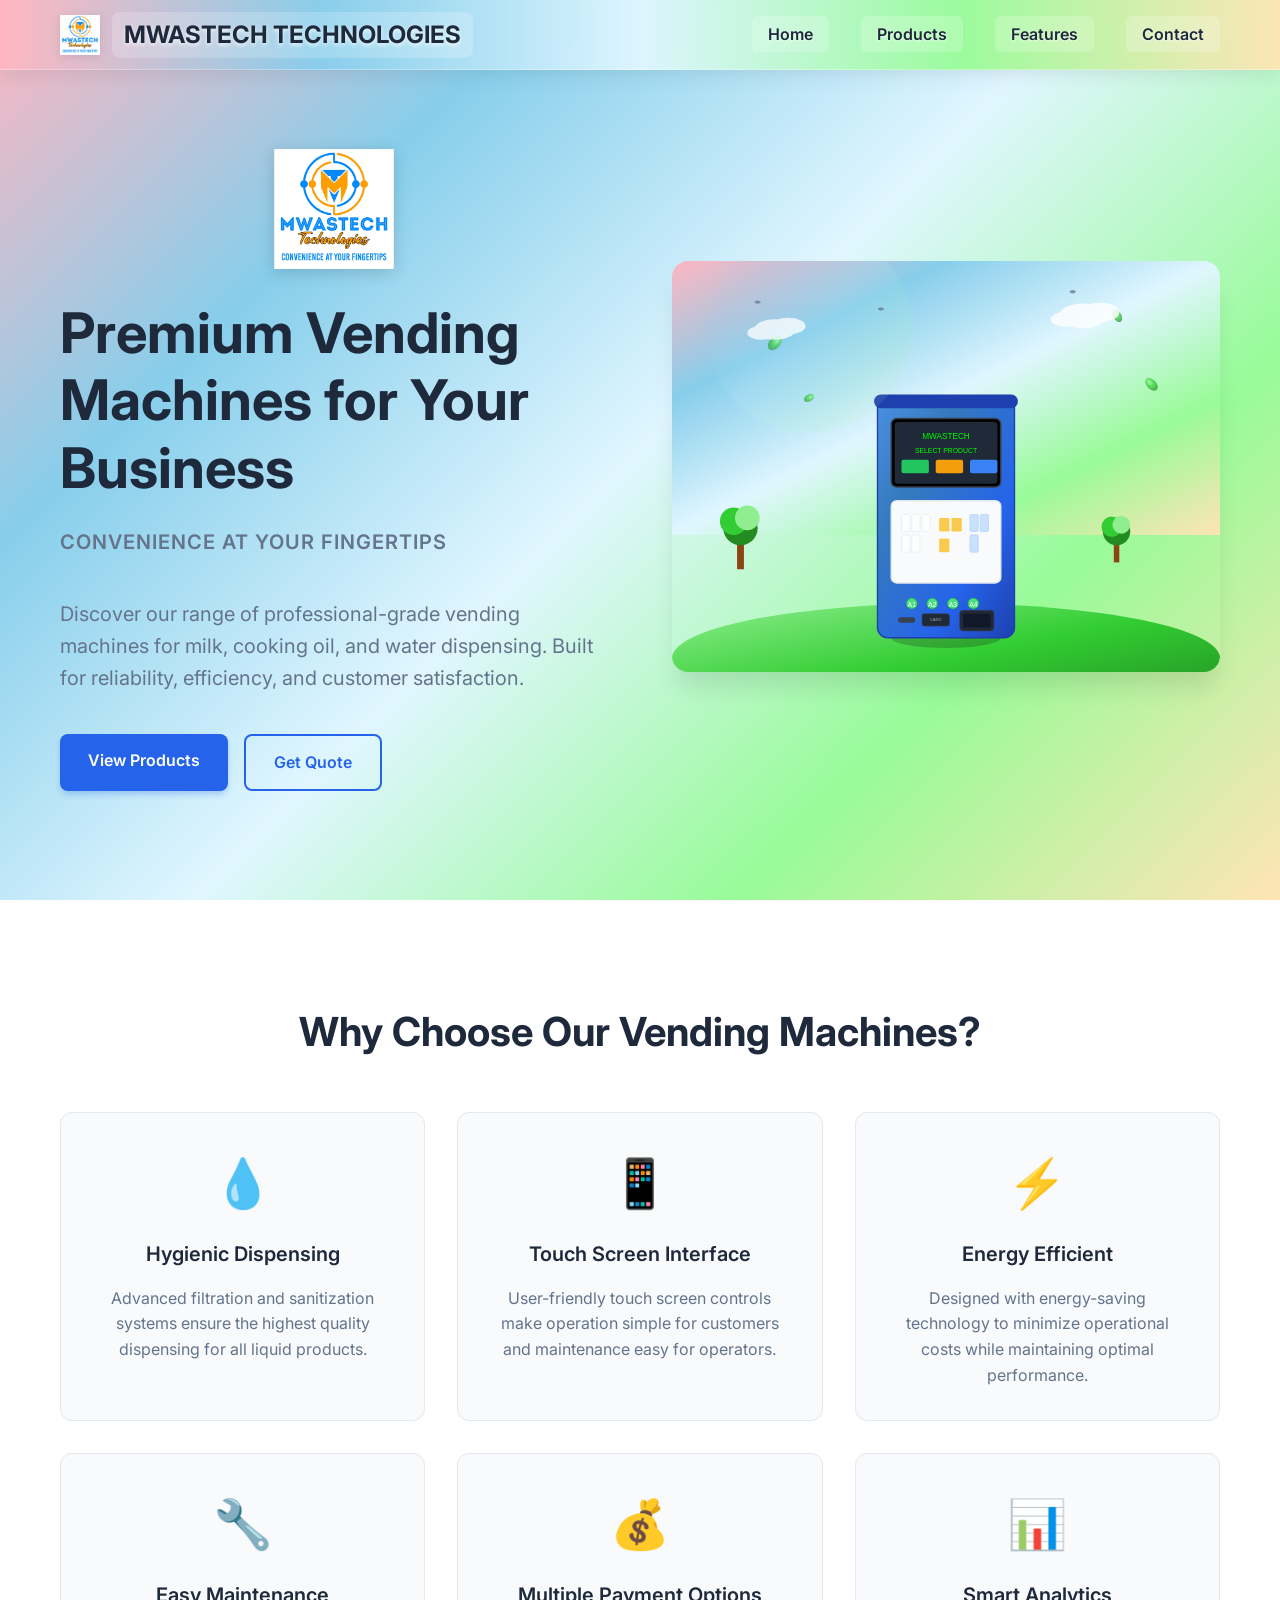
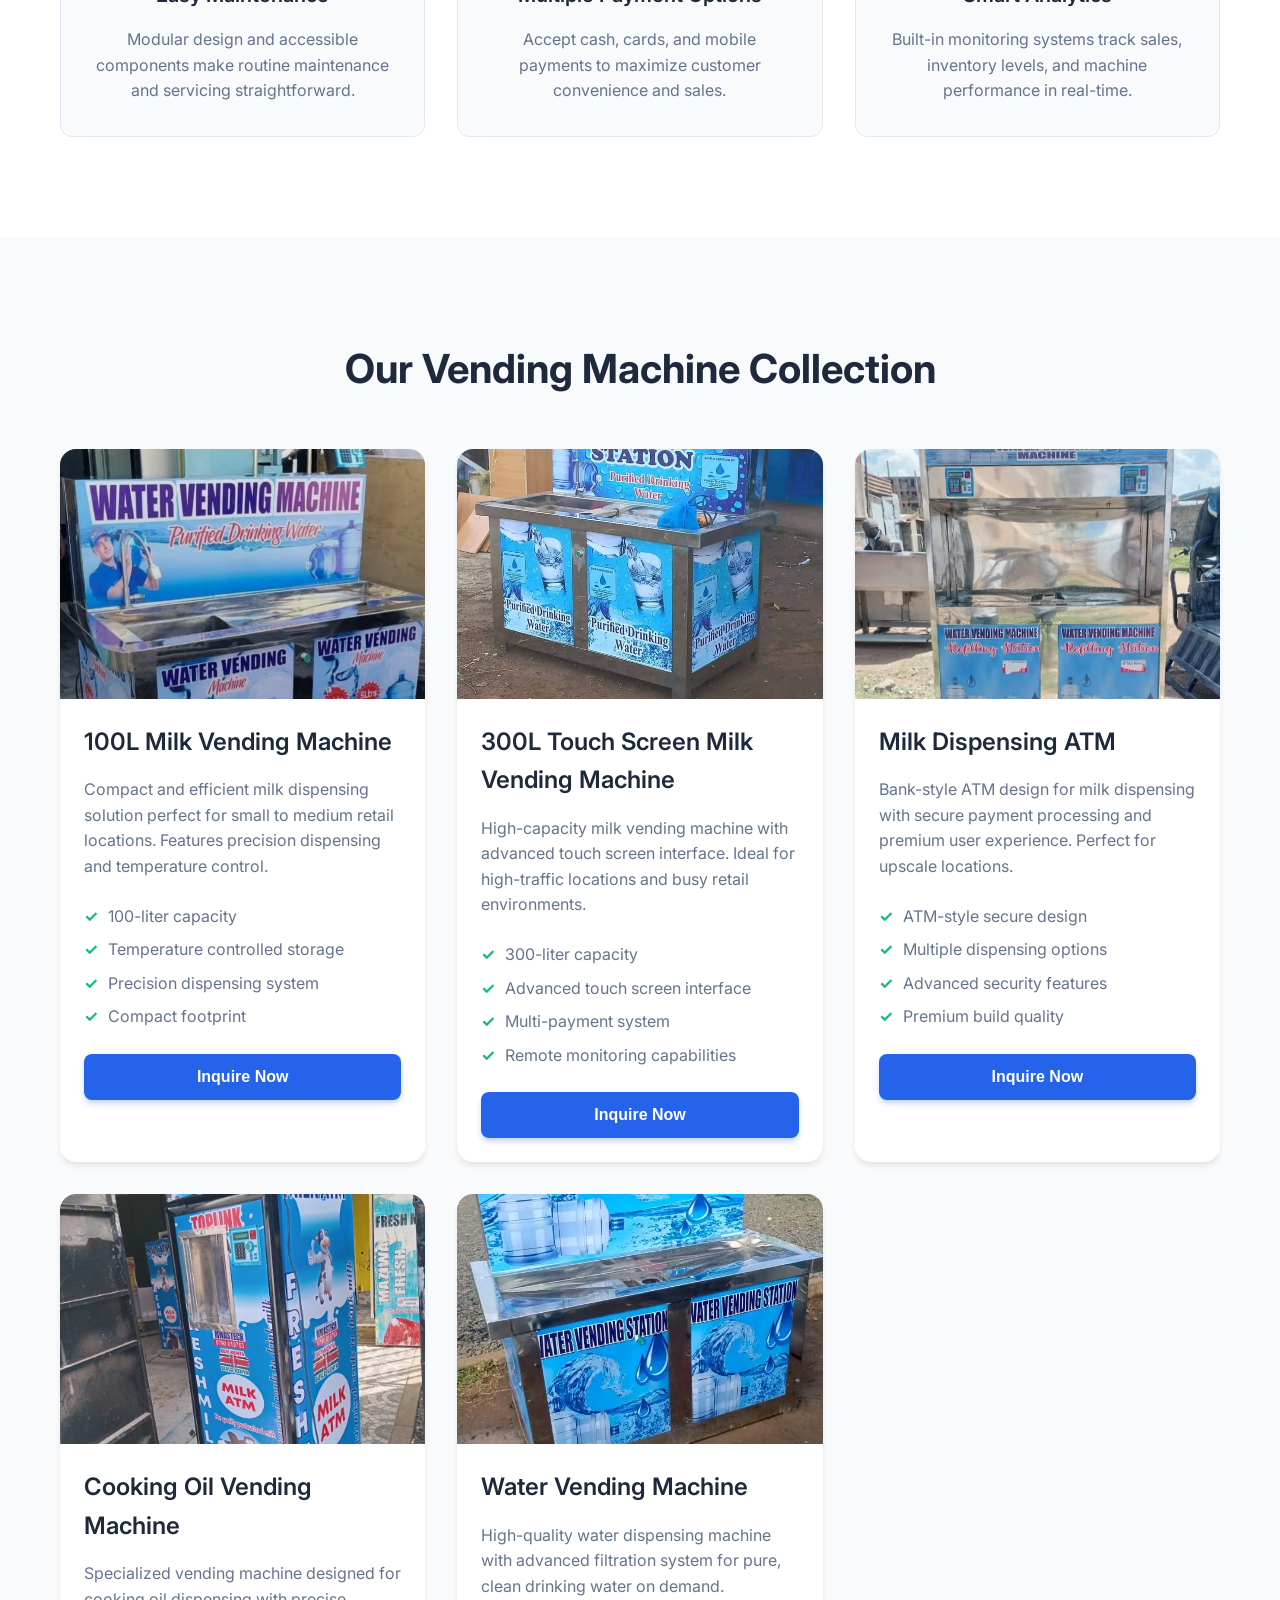
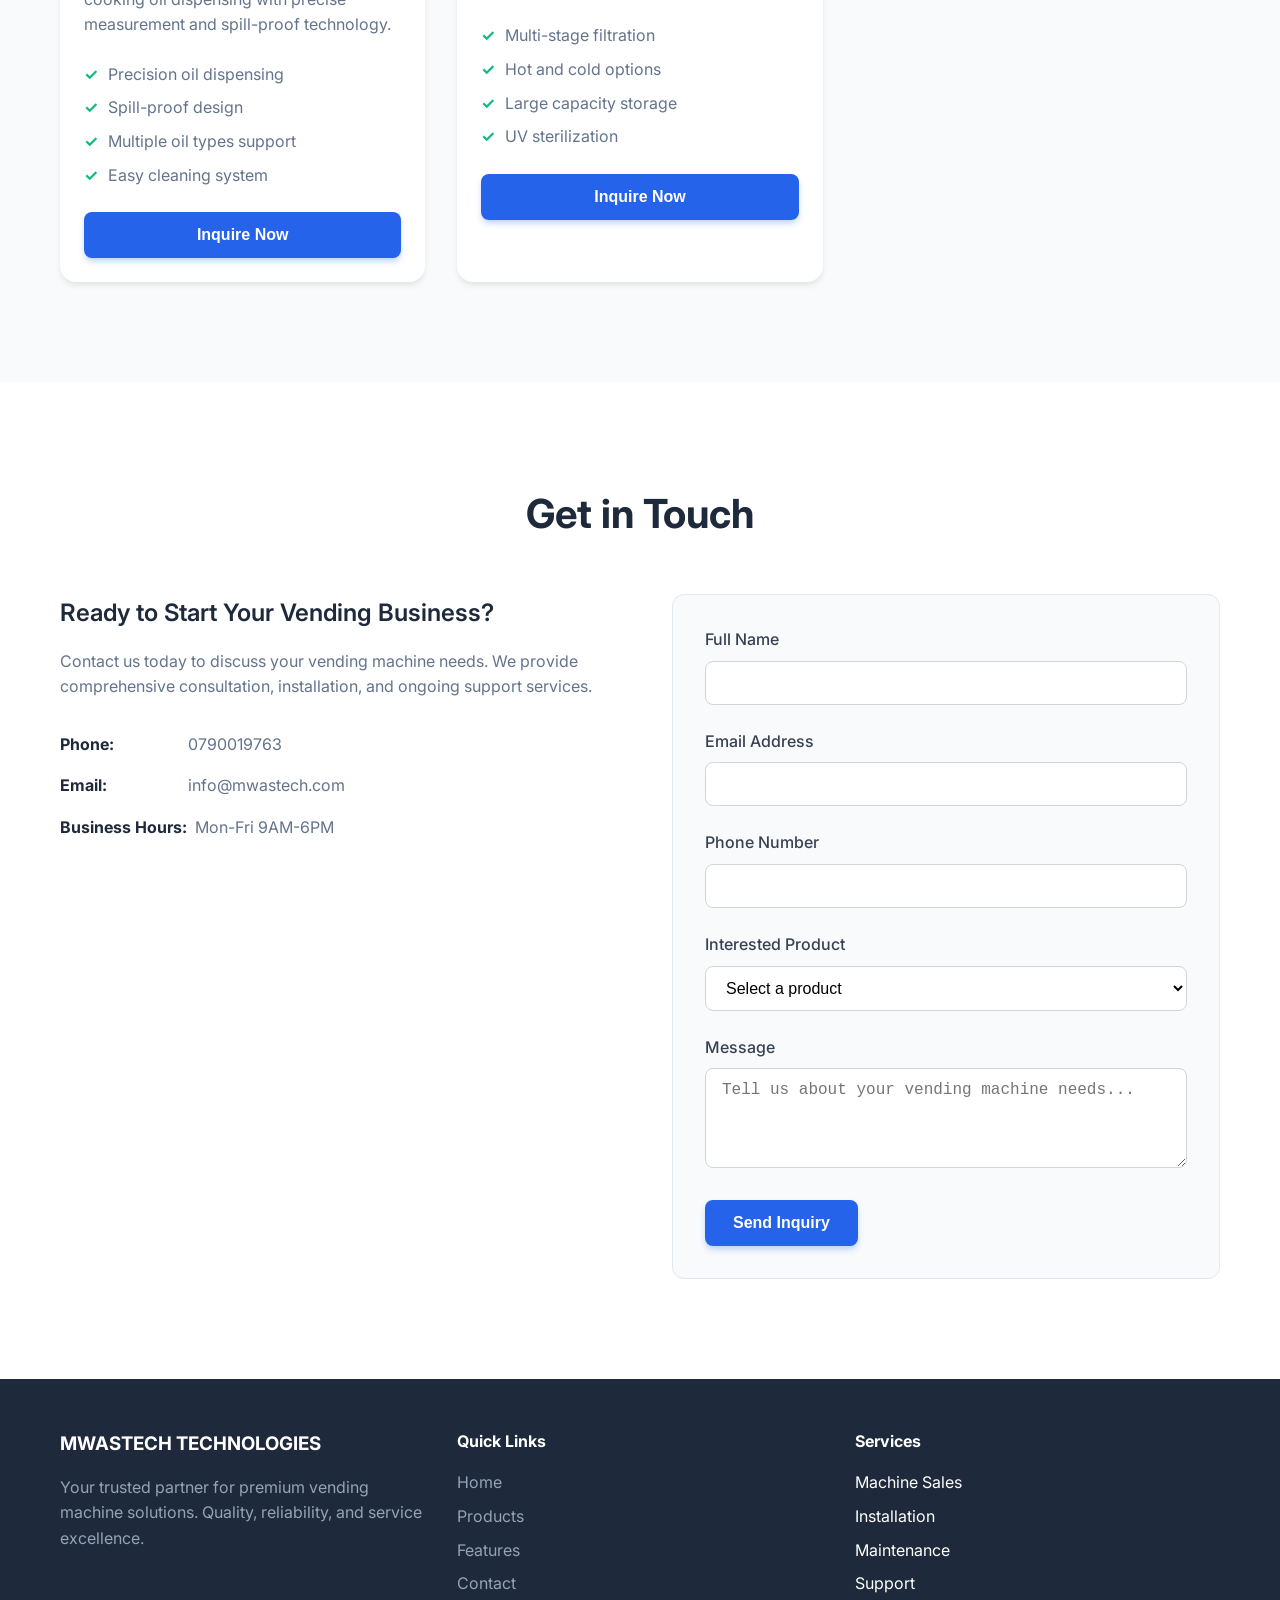
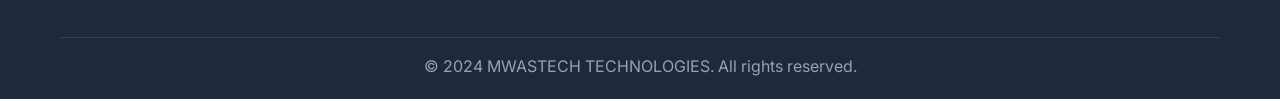
==== index.html @ c1dbebfe "initial commit" ====
<!DOCTYPE html>
<html lang="en">
<head>
    <meta charset="UTF-8">
    <meta name="viewport" content="width=device-width, initial-scale=1.0, user-scalable=yes">
    <title>MWASTECH TECHNOLOGIES - Premium Vending Machines</title>
    <meta name="description" content="Professional vending machines for milk, cooking oil, and water. Quality dispensing solutions for your business.">
    
    <!-- Critical CSS inline for mobile loading -->
    <style>
        * { margin: 0; padding: 0; box-sizing: border-box; }
        body { font-family: -apple-system, BlinkMacSystemFont, 'Segoe UI', Roboto, sans-serif; line-height: 1.6; }
        .navbar { position: fixed; top: 0; width: 100%; background: linear-gradient(90deg, rgba(255, 182, 193, 0.95) 0%, rgba(135, 206, 235, 0.95) 25%, rgba(224, 246, 255, 0.95) 50%, rgba(152, 251, 152, 0.95) 75%, rgba(255, 228, 181, 0.95) 100%); backdrop-filter: blur(15px); z-index: 1000; height: 70px; }
        .hero { padding: 120px 20px 80px; background: linear-gradient(135deg, #FFB6C1 0%, #87CEEB 25%, #E0F6FF 50%, #98FB98 75%, #FFE4B5 100%); min-height: 100vh; }
        .container { max-width: 1200px; margin: 0 auto; padding: 0 20px; }
        img { max-width: 100%; height: auto; }
    </style>
    
    <link rel="stylesheet" href="./styles.css">
    <link href="https://fonts.googleapis.com/css2?family=Inter:wght@300;400;500;600;700&display=swap" rel="stylesheet" media="print" onload="this.media='all'">
    <noscript><link href="https://fonts.googleapis.com/css2?family=Inter:wght@300;400;500;600;700&display=swap" rel="stylesheet"></noscript>
</head>
<body>
    <!-- Navigation -->
    <nav class="navbar">
        <div class="nav-container">
            <div class="nav-logo">
                <img src="logo/mwastech-logo.png" alt="MWASTECH Technologies Logo" class="logo-image">
                <div class="logo-text">
                    <h2>MWASTECH TECHNOLOGIES</h2>
                </div>
            </div>
            <ul class="nav-menu">
                <li><a href="#home" class="nav-link">Home</a></li>
                <li><a href="#products" class="nav-link">Products</a></li>
                <li><a href="#features" class="nav-link">Features</a></li>
                <li><a href="#contact" class="nav-link">Contact</a></li>
            </ul>
            <div class="hamburger">
                <span class="bar"></span>
                <span class="bar"></span>
                <span class="bar"></span>
            </div>
        </div>
    </nav>

    <!-- Hero Section -->
    <section id="home" class="hero">
        <div class="hero-container">
            <div class="hero-content">
                <div class="hero-logo">
                    <img src="logo/mwastech-logo.png" alt="MWASTECH Technologies" class="hero-logo-image">
                </div>
                <h1>Premium Vending Machines for Your Business</h1>
                <p class="hero-tagline">CONVENIENCE AT YOUR FINGERTIPS</p>
                <p>Discover our range of professional-grade vending machines for milk, cooking oil, and water dispensing. Built for reliability, efficiency, and customer satisfaction.</p>
                <div class="hero-buttons">
                    <a href="#products" class="btn btn-primary">View Products</a>
                    <a href="#contact" class="btn btn-secondary">Get Quote</a>
                </div>
            </div>
            <div class="hero-image">
                <img src="ghibli-vending-hero.svg" alt="MWASTECH Vending Solutions" loading="lazy">
            </div>
        </div>
    </section>

    <!-- Features Section -->
    <section id="features" class="features">
        <div class="container">
            <h2>Why Choose Our Vending Machines?</h2>
            <div class="features-grid">
                <div class="feature-card">
                    <div class="feature-icon">💧</div>
                    <h3>Hygienic Dispensing</h3>
                    <p>Advanced filtration and sanitization systems ensure the highest quality dispensing for all liquid products.</p>
                </div>
                <div class="feature-card">
                    <div class="feature-icon">📱</div>
                    <h3>Touch Screen Interface</h3>
                    <p>User-friendly touch screen controls make operation simple for customers and maintenance easy for operators.</p>
                </div>
                <div class="feature-card">
                    <div class="feature-icon">⚡</div>
                    <h3>Energy Efficient</h3>
                    <p>Designed with energy-saving technology to minimize operational costs while maintaining optimal performance.</p>
                </div>
                <div class="feature-card">
                    <div class="feature-icon">🔧</div>
                    <h3>Easy Maintenance</h3>
                    <p>Modular design and accessible components make routine maintenance and servicing straightforward.</p>
                </div>
                <div class="feature-card">
                    <div class="feature-icon">💰</div>
                    <h3>Multiple Payment Options</h3>
                    <p>Accept cash, cards, and mobile payments to maximize customer convenience and sales.</p>
                </div>
                <div class="feature-card">
                    <div class="feature-icon">📊</div>
                    <h3>Smart Analytics</h3>
                    <p>Built-in monitoring systems track sales, inventory levels, and machine performance in real-time.</p>
                </div>
            </div>
        </div>
    </section>

    <!-- Products Section -->
    <section id="products" class="products">
        <div class="container">
            <h2>Our Vending Machine Collection</h2>
            <div class="products-grid">
                <div class="product-card">
                    <div class="product-image">
                        <img src="milk-vending-1.jpg" alt="100 Liter Milk Vending Machine" loading="lazy">
                    </div>
                    <div class="product-content">
                        <h3>100L Milk Vending Machine</h3>
                        <p>Compact and efficient milk dispensing solution perfect for small to medium retail locations. Features precision dispensing and temperature control.</p>
                        <ul class="product-specs">
                            <li>100-liter capacity</li>
                            <li>Temperature controlled storage</li>
                            <li>Precision dispensing system</li>
                            <li>Compact footprint</li>
                        </ul>
                        <button class="btn btn-primary inquiry-btn" data-product="100L Milk Vending Machine">Inquire Now</button>
                    </div>
                </div>

                <div class="product-card">
                    <div class="product-image">
                        <img src="milk-vending-2.jpg" alt="300 Liter Milk Vending Machine with Touch Screen" loading="lazy">
                    </div>
                    <div class="product-content">
                        <h3>300L Touch Screen Milk Vending Machine</h3>
                        <p>High-capacity milk vending machine with advanced touch screen interface. Ideal for high-traffic locations and busy retail environments.</p>
                        <ul class="product-specs">
                            <li>300-liter capacity</li>
                            <li>Advanced touch screen interface</li>
                            <li>Multi-payment system</li>
                            <li>Remote monitoring capabilities</li>
                        </ul>
                        <button class="btn btn-primary inquiry-btn" data-product="300L Touch Screen Milk Vending Machine">Inquire Now</button>
                    </div>
                </div>

                <div class="product-card">
                    <div class="product-image">
                        <img src="Milk-Dispensing-ATM-Machine.jpg" alt="Milk Dispensing ATM Machine" loading="lazy">
                    </div>
                    <div class="product-content">
                        <h3>Milk Dispensing ATM</h3>
                        <p>Bank-style ATM design for milk dispensing with secure payment processing and premium user experience. Perfect for upscale locations.</p>
                        <ul class="product-specs">
                            <li>ATM-style secure design</li>
                            <li>Multiple dispensing options</li>
                            <li>Advanced security features</li>
                            <li>Premium build quality</li>
                        </ul>
                        <button class="btn btn-primary inquiry-btn" data-product="Milk Dispensing ATM">Inquire Now</button>
                    </div>
                </div>

                <div class="product-card">
                    <div class="product-image">
                        <img src="oil-vending.jpg" alt="Cooking Oil Vending Machine" loading="lazy">
                    </div>
                    <div class="product-content">
                        <h3>Cooking Oil Vending Machine</h3>
                        <p>Specialized vending machine designed for cooking oil dispensing with precise measurement and spill-proof technology.</p>
                        <ul class="product-specs">
                            <li>Precision oil dispensing</li>
                            <li>Spill-proof design</li>
                            <li>Multiple oil types support</li>
                            <li>Easy cleaning system</li>
                        </ul>
                        <button class="btn btn-primary inquiry-btn" data-product="Cooking Oil Vending Machine">Inquire Now</button>
                    </div>
                </div>

                <div class="product-card">
                    <div class="product-image">
                        <img src="water-vending.jpg" alt="Water Vending Machine" loading="lazy">
                    </div>
                    <div class="product-content">
                        <h3>Water Vending Machine</h3>
                        <p>High-quality water dispensing machine with advanced filtration system for pure, clean drinking water on demand.</p>
                        <ul class="product-specs">
                            <li>Multi-stage filtration</li>
                            <li>Hot and cold options</li>
                            <li>Large capacity storage</li>
                            <li>UV sterilization</li>
                        </ul>
                        <button class="btn btn-primary inquiry-btn" data-product="Water Vending Machine">Inquire Now</button>
                    </div>
                </div>
            </div>
        </div>
    </section>

    <!-- Contact Section -->
    <section id="contact" class="contact">
        <div class="container">
            <h2>Get in Touch</h2>
            <div class="contact-content">
                <div class="contact-info">
                    <h3>Ready to Start Your Vending Business?</h3>
                    <p>Contact us today to discuss your vending machine needs. We provide comprehensive consultation, installation, and ongoing support services.</p>
                    <div class="contact-details">
                        <div class="contact-item">
                            <strong>Phone:</strong> <span>0790019763</span>
                        </div>
                        <div class="contact-item">
                            <strong>Email:</strong> <span>info@mwastech.com</span>
                        </div>
                        <div class="contact-item">
                            <strong>Business Hours:</strong> <span>Mon-Fri 9AM-6PM</span>
                        </div>
                    </div>
                </div>
                <form class="contact-form" id="contactForm">
                    <div class="form-group">
                        <label for="name">Full Name</label>
                        <input type="text" id="name" name="name" required>
                    </div>
                    <div class="form-group">
                        <label for="email">Email Address</label>
                        <input type="email" id="email" name="email" required>
                    </div>
                    <div class="form-group">
                        <label for="phone">Phone Number</label>
                        <input type="tel" id="phone" name="phone">
                    </div>
                    <div class="form-group">
                        <label for="product">Interested Product</label>
                        <select id="product" name="product">
                            <option value="">Select a product</option>
                            <option value="100L Milk Vending Machine">100L Milk Vending Machine</option>
                            <option value="300L Touch Screen Milk Vending Machine">300L Touch Screen Milk Vending Machine</option>
                            <option value="Milk Dispensing ATM">Milk Dispensing ATM</option>
                            <option value="Cooking Oil Vending Machine">Cooking Oil Vending Machine</option>
                            <option value="Water Vending Machine">Water Vending Machine</option>
                            <option value="Custom Solution">Custom Solution</option>
                        </select>
                    </div>
                    <div class="form-group">
                        <label for="message">Message</label>
                        <textarea id="message" name="message" rows="4" placeholder="Tell us about your vending machine needs..."></textarea>
                    </div>
                    <button type="submit" class="btn btn-primary">Send Inquiry</button>
                </form>
            </div>
        </div>
    </section>

    <!-- Footer -->
    <footer class="footer">
        <div class="container">
            <div class="footer-content">
                <div class="footer-section">
                    <h3>MWASTECH TECHNOLOGIES</h3>
                    <p>Your trusted partner for premium vending machine solutions. Quality, reliability, and service excellence.</p>
                </div>
                <div class="footer-section">
                    <h4>Quick Links</h4>
                    <ul>
                        <li><a href="#home">Home</a></li>
                        <li><a href="#products">Products</a></li>
                        <li><a href="#features">Features</a></li>
                        <li><a href="#contact">Contact</a></li>
                    </ul>
                </div>
                <div class="footer-section">
                    <h4>Services</h4>
                    <ul>
                        <li>Machine Sales</li>
                        <li>Installation</li>
                        <li>Maintenance</li>
                        <li>Support</li>
                    </ul>
                </div>
            </div>
            <div class="footer-bottom">
                <p>&copy; 2024 MWASTECH TECHNOLOGIES. All rights reserved.</p>
            </div>
        </div>
    </footer>

    <!-- Inquiry Modal -->
    <div id="inquiryModal" class="modal">
        <div class="modal-content">
            <span class="close">&times;</span>
            <h3>Product Inquiry</h3>
            <form id="inquiryForm">
                <input type="hidden" id="inquiryProduct" name="product">
                <div class="form-group">
                    <label for="inquiryName">Full Name</label>
                    <input type="text" id="inquiryName" name="name" required>
                </div>
                <div class="form-group">
                    <label for="inquiryEmail">Email Address</label>
                    <input type="email" id="inquiryEmail" name="email" required>
                </div>
                <div class="form-group">
                    <label for="inquiryPhone">Phone Number</label>
                    <input type="tel" id="inquiryPhone" name="phone">
                </div>
                <div class="form-group">
                    <label for="inquiryMessage">Message</label>
                    <textarea id="inquiryMessage" name="message" rows="3" placeholder="Please provide details about your requirements..."></textarea>
                </div>
                <button type="submit" class="btn btn-primary">Send Inquiry</button>
            </form>
        </div>
    </div>

    <script src="./script.js"></script>
    
    <!-- CSS Loading Detection Script -->
    <script>
        // Check if external CSS loaded properly
        function checkCSSLoaded() {
            try {
                const testElement = document.createElement('div');
                testElement.className = 'nav-logo';
                document.body.appendChild(testElement);
                
                const computedStyle = window.getComputedStyle(testElement);
                const isLoaded = computedStyle.display === 'flex';
                
                document.body.removeChild(testElement);
                
                if (!isLoaded) {
                    console.warn('External CSS not loaded, applying fallback styles');
                    loadFallbackCSS();
                }
            } catch (e) {
                console.warn('CSS check failed, loading fallback');
                loadFallbackCSS();
            }
        }
        
        function loadFallbackCSS() {
            const style = document.createElement('style');
            style.textContent = `
                body { font-family: -apple-system, BlinkMacSystemFont, 'Segoe UI', Roboto, sans-serif; margin: 0; }
                .navbar { background: linear-gradient(90deg, rgba(255, 182, 193, 0.95) 0%, rgba(135, 206, 235, 0.95) 25%, rgba(224, 246, 255, 0.95) 50%, rgba(152, 251, 152, 0.95) 75%, rgba(255, 228, 181, 0.95) 100%); padding: 1rem; position: fixed; top: 0; width: 100%; z-index: 1000; }
                .nav-container { display: flex; justify-content: space-between; align-items: center; max-width: 1200px; margin: 0 auto; }
                .nav-logo { display: flex; align-items: center; gap: 0.5rem; }
                .nav-logo h2 { color: #1e293b; margin: 0; font-size: 1.2rem; }
                .logo-image { height: 35px; width: auto; }
                .nav-menu { display: flex; list-style: none; gap: 1rem; margin: 0; padding: 0; }
                .nav-link { text-decoration: none; color: #1e293b; padding: 0.5rem 1rem; background: rgba(255,255,255,0.3); border-radius: 6px; }
                .hamburger { display: none; flex-direction: column; cursor: pointer; }
                .bar { width: 25px; height: 3px; background: #1e293b; margin: 3px 0; }
                .hero { padding: 120px 20px 80px; background: linear-gradient(135deg, #FFB6C1 0%, #87CEEB 25%, #E0F6FF 50%, #98FB98 75%, #FFE4B5 100%); min-height: 100vh; }
                .hero-container { max-width: 1200px; margin: 0 auto; text-align: center; }
                .hero-content h1 { font-size: 2rem; margin-bottom: 1rem; color: #1e293b; }
                .hero-tagline { color: #f59e0b; font-weight: bold; margin-bottom: 1rem; }
                .btn { padding: 14px 28px; background: #2563eb; color: white; text-decoration: none; border-radius: 8px; display: inline-block; margin: 0.5rem; }
                .container { max-width: 1200px; margin: 0 auto; padding: 20px; }
                .products-grid { display: grid; grid-template-columns: repeat(auto-fit, minmax(300px, 1fr)); gap: 2rem; margin: 2rem 0; }
                .product-card { background: white; border-radius: 16px; overflow: hidden; box-shadow: 0 4px 6px rgba(0,0,0,0.1); }
                .product-image { height: 250px; overflow: hidden; }
                .product-image img { width: 100%; height: 100%; object-fit: cover; }
                .product-content { padding: 1.5rem; }
                .contact { padding: 2rem 0; background: white; }
                .contact-form { background: #f8fafc; padding: 2rem; border-radius: 12px; }
                .form-group { margin-bottom: 1rem; }
                .form-group label { display: block; margin-bottom: 0.5rem; font-weight: 500; }
                .form-group input, .form-group select, .form-group textarea { width: 100%; padding: 12px; border: 1px solid #d1d5db; border-radius: 8px; }
                .footer { background: #1e293b; color: white; padding: 2rem 0; }
                @media (max-width: 768px) {
                    .nav-menu { display: none; }
                    .hamburger { display: flex; }
                    .hero-content h1 { font-size: 1.5rem; }
                    .products-grid { grid-template-columns: 1fr; }
                }
            `;
            document.head.appendChild(style);
        }
        
        // Check CSS loading after page load
        window.addEventListener('load', function() {
            setTimeout(checkCSSLoaded, 100);
        });
        
        // Also check immediately in case load event already fired
        if (document.readyState === 'complete') {
            setTimeout(checkCSSLoaded, 100);
        }
    </script>
</body>
</html>
---- styles.css ----
/* Reset and Base Styles */
* {
    margin: 0;
    padding: 0;
    box-sizing: border-box;
}

body {
    font-family: 'Inter', -apple-system, BlinkMacSystemFont, 'Segoe UI', Roboto, sans-serif;
    line-height: 1.6;
    color: #333;
    background-color: #fff;
}

.container {
    max-width: 1200px;
    margin: 0 auto;
    padding: 0 20px;
}

/* Navigation */
.navbar {
    position: fixed;
    top: 0;
    width: 100%;
    background: linear-gradient(90deg, rgba(255, 182, 193, 0.95) 0%, rgba(135, 206, 235, 0.95) 25%, rgba(224, 246, 255, 0.95) 50%, rgba(152, 251, 152, 0.95) 75%, rgba(255, 228, 181, 0.95) 100%);
    backdrop-filter: blur(15px);
    border-bottom: 1px solid rgba(255, 255, 255, 0.3);
    box-shadow: 0 2px 20px rgba(0, 0, 0, 0.1);
    z-index: 1000;
    transition: all 0.3s ease;
}

.nav-container {
    max-width: 1200px;
    margin: 0 auto;
    padding: 0 20px;
    display: flex;
    justify-content: space-between;
    align-items: center;
    height: 70px;
}

.nav-logo {
    display: flex;
    align-items: center;
    gap: 0.75rem;
}

.logo-image {
    height: 40px;
    width: auto;
    object-fit: contain;
    filter: drop-shadow(0 2px 4px rgba(0,0,0,0.1));
    transition: transform 0.3s ease;
}

.logo-image:hover {
    transform: scale(1.05);
}

.nav-logo h2 {
    color: #1e293b;
    font-weight: 700;
    font-size: 1.5rem;
    margin: 0;
    text-shadow: 0 2px 4px rgba(255, 255, 255, 0.8);
    background: rgba(255, 255, 255, 0.2);
    padding: 4px 12px;
    border-radius: 8px;
    backdrop-filter: blur(5px);
}

.hero-logo {
    text-align: center;
    margin-bottom: 1.5rem;
}

.hero-logo-image {
    height: 120px;
    width: auto;
    max-width: 100%;
    object-fit: contain;
    filter: drop-shadow(0 4px 8px rgba(0,0,0,0.15));
    transition: transform 0.3s ease, filter 0.3s ease;
}

.hero-logo-image:hover {
    transform: scale(1.02);
    filter: drop-shadow(0 6px 12px rgba(0,0,0,0.2));
}

.hero-tagline {
    font-size: 1.1rem;
    font-weight: 600;
    color: #f59e0b;
    text-transform: uppercase;
    letter-spacing: 1px;
    margin-bottom: 1rem;
}

.nav-menu {
    display: flex;
    list-style: none;
    gap: 2rem;
}

.nav-link {
    text-decoration: none;
    color: #1e293b;
    font-weight: 600;
    transition: all 0.3s ease;
    position: relative;
    padding: 8px 16px;
    border-radius: 6px;
    background: rgba(255, 255, 255, 0.2);
    backdrop-filter: blur(5px);
    text-shadow: 0 1px 2px rgba(255, 255, 255, 0.8);
}

.nav-link:hover {
    color: #1e40af;
    background: rgba(255, 255, 255, 0.4);
    transform: translateY(-1px);
    box-shadow: 0 4px 8px rgba(0, 0, 0, 0.1);
}

.nav-link::after {
    content: '';
    position: absolute;
    bottom: -5px;
    left: 0;
    width: 0;
    height: 2px;
    background: #2563eb;
    transition: width 0.3s ease;
}

.nav-link:hover::after {
    width: 100%;
}

.hamburger {
    display: none;
    flex-direction: column;
    cursor: pointer;
}

.bar {
    width: 25px;
    height: 3px;
    background: #333;
    margin: 3px 0;
    transition: 0.3s;
}

/* Hero Section */
.hero {
    padding: 120px 0 80px;
    background: linear-gradient(135deg, #FFB6C1 0%, #87CEEB 25%, #E0F6FF 50%, #98FB98 75%, #FFE4B5 100%);
    min-height: 100vh;
    display: flex;
    align-items: center;
}

.hero-container {
    max-width: 1200px;
    margin: 0 auto;
    padding: 0 20px;
    display: grid;
    grid-template-columns: 1fr 1fr;
    gap: 4rem;
    align-items: center;
}

.hero-content h1 {
    font-size: 3.5rem;
    font-weight: 700;
    color: #1e293b;
    margin-bottom: 1.5rem;
    line-height: 1.2;
}

.hero-content p {
    font-size: 1.25rem;
    color: #64748b;
    margin-bottom: 2.5rem;
    line-height: 1.6;
}

.hero-buttons {
    display: flex;
    gap: 1rem;
    flex-wrap: wrap;
}

.btn {
    padding: 14px 28px;
    border-radius: 8px;
    text-decoration: none;
    font-weight: 600;
    font-size: 1rem;
    transition: all 0.3s ease;
    border: none;
    cursor: pointer;
    display: inline-block;
    text-align: center;
}

.btn-primary {
    background: #2563eb;
    color: white;
    box-shadow: 0 4px 6px -1px rgba(37, 99, 235, 0.3);
}

.btn-primary:hover {
    background: #1d4ed8;
    transform: translateY(-2px);
    box-shadow: 0 8px 25px -5px rgba(37, 99, 235, 0.4);
}

.btn-secondary {
    background: transparent;
    color: #2563eb;
    border: 2px solid #2563eb;
}

.btn-secondary:hover {
    background: #2563eb;
    color: white;
    transform: translateY(-2px);
}

.hero-image {
    text-align: center;
}

.hero-image img {
    max-width: 100%;
    height: auto;
    border-radius: 16px;
    box-shadow: 0 20px 25px -5px rgba(0, 0, 0, 0.1);
}

/* Features Section */
.features {
    padding: 100px 0;
    background: white;
}

.features h2 {
    text-align: center;
    font-size: 2.5rem;
    font-weight: 700;
    color: #1e293b;
    margin-bottom: 3rem;
}

.features-grid {
    display: grid;
    grid-template-columns: repeat(auto-fit, minmax(300px, 1fr));
    gap: 2rem;
    margin-top: 3rem;
}

.feature-card {
    background: #f8fafc;
    padding: 2rem;
    border-radius: 12px;
    text-align: center;
    border: 1px solid #e2e8f0;
    transition: all 0.3s ease;
}

.feature-card:hover {
    transform: translateY(-5px);
    box-shadow: 0 10px 25px -5px rgba(0, 0, 0, 0.1);
    border-color: #2563eb;
}

.feature-icon {
    font-size: 3rem;
    margin-bottom: 1rem;
}

.feature-card h3 {
    font-size: 1.25rem;
    font-weight: 600;
    color: #1e293b;
    margin-bottom: 1rem;
}

.feature-card p {
    color: #64748b;
    line-height: 1.6;
}

/* Products Section */
.products {
    padding: 100px 0;
    background: #f8fafc;
}

.products h2 {
    text-align: center;
    font-size: 2.5rem;
    font-weight: 700;
    color: #1e293b;
    margin-bottom: 3rem;
}

.products-grid {
    display: grid;
    grid-template-columns: repeat(auto-fit, minmax(350px, 1fr));
    gap: 2rem;
    margin-top: 3rem;
}

.product-card {
    background: white;
    border-radius: 16px;
    overflow: hidden;
    box-shadow: 0 4px 6px -1px rgba(0, 0, 0, 0.1);
    transition: all 0.3s ease;
}

.product-card:hover {
    transform: translateY(-8px);
    box-shadow: 0 20px 25px -5px rgba(0, 0, 0, 0.15);
}

.product-image {
    height: 250px;
    overflow: hidden;
    background: #e2e8f0;
}

.product-image img {
    width: 100%;
    height: 100%;
    object-fit: cover;
    transition: transform 0.3s ease;
}

.product-card:hover .product-image img {
    transform: scale(1.05);
}

.placeholder-image {
    height: 100%;
    display: flex;
    align-items: center;
    justify-content: center;
    background: linear-gradient(135deg, #e2e8f0 0%, #cbd5e1 100%);
    color: #64748b;
    font-weight: 600;
    font-size: 1.1rem;
}

.product-content {
    padding: 1.5rem;
}

.product-content h3 {
    font-size: 1.5rem;
    font-weight: 600;
    color: #1e293b;
    margin-bottom: 1rem;
}

.product-content p {
    color: #64748b;
    margin-bottom: 1.5rem;
    line-height: 1.6;
}

.product-specs {
    list-style: none;
    margin-bottom: 1.5rem;
}

.product-specs li {
    color: #64748b;
    margin-bottom: 0.5rem;
    position: relative;
    padding-left: 1.5rem;
}

.product-specs li::before {
    content: '✓';
    position: absolute;
    left: 0;
    color: #10b981;
    font-weight: bold;
}

.inquiry-btn {
    width: 100%;
}

/* Contact Section */
.contact {
    padding: 100px 0;
    background: white;
}

.contact h2 {
    text-align: center;
    font-size: 2.5rem;
    font-weight: 700;
    color: #1e293b;
    margin-bottom: 3rem;
}

.contact-content {
    display: grid;
    grid-template-columns: 1fr 1fr;
    gap: 4rem;
    align-items: start;
}

.contact-info h3 {
    font-size: 1.5rem;
    font-weight: 600;
    color: #1e293b;
    margin-bottom: 1rem;
}

.contact-info p {
    color: #64748b;
    margin-bottom: 2rem;
    line-height: 1.6;
}

.contact-details {
    display: flex;
    flex-direction: column;
    gap: 1rem;
}

.contact-item {
    display: flex;
    gap: 0.5rem;
    color: #64748b;
}

.contact-item strong {
    color: #1e293b;
    min-width: 120px;
}

.contact-form {
    background: #f8fafc;
    padding: 2rem;
    border-radius: 12px;
    border: 1px solid #e2e8f0;
}

.form-group {
    margin-bottom: 1.5rem;
}

.form-group label {
    display: block;
    margin-bottom: 0.5rem;
    font-weight: 500;
    color: #374151;
}

.form-group input,
.form-group select,
.form-group textarea {
    width: 100%;
    padding: 12px 16px;
    border: 1px solid #d1d5db;
    border-radius: 8px;
    font-size: 1rem;
    transition: border-color 0.3s ease;
    background: white;
}

.form-group input:focus,
.form-group select:focus,
.form-group textarea:focus {
    outline: none;
    border-color: #2563eb;
    box-shadow: 0 0 0 3px rgba(37, 99, 235, 0.1);
}

.form-group textarea {
    resize: vertical;
    min-height: 100px;
}

/* Footer */
.footer {
    background: #1e293b;
    color: white;
    padding: 50px 0 20px;
}

.footer-content {
    display: grid;
    grid-template-columns: repeat(auto-fit, minmax(250px, 1fr));
    gap: 2rem;
    margin-bottom: 2rem;
}

.footer-section h3,
.footer-section h4 {
    margin-bottom: 1rem;
    color: white;
}

.footer-section p {
    color: #94a3b8;
    line-height: 1.6;
}

.footer-section ul {
    list-style: none;
}

.footer-section ul li {
    margin-bottom: 0.5rem;
}

.footer-section ul li a {
    color: #94a3b8;
    text-decoration: none;
    transition: color 0.3s ease;
}

.footer-section ul li a:hover {
    color: #2563eb;
}

.footer-bottom {
    border-top: 1px solid #334155;
    padding-top: 1rem;
    text-align: center;
    color: #94a3b8;
}

/* Modal */
.modal {
    display: none;
    position: fixed;
    z-index: 2000;
    left: 0;
    top: 0;
    width: 100%;
    height: 100%;
    background-color: rgba(0, 0, 0, 0.5);
    backdrop-filter: blur(5px);
}

.modal-content {
    background-color: white;
    margin: 5% auto;
    padding: 2rem;
    border-radius: 12px;
    width: 90%;
    max-width: 500px;
    position: relative;
    animation: modalSlideIn 0.3s ease;
}

@keyframes modalSlideIn {
    from {
        transform: translateY(-50px);
        opacity: 0;
    }
    to {
        transform: translateY(0);
        opacity: 1;
    }
}

.close {
    position: absolute;
    right: 1rem;
    top: 1rem;
    font-size: 1.5rem;
    font-weight: bold;
    cursor: pointer;
    color: #64748b;
    transition: color 0.3s ease;
}

.close:hover {
    color: #1e293b;
}

.modal h3 {
    margin-bottom: 1.5rem;
    color: #1e293b;
}

/* Responsive Design */
@media (max-width: 1024px) {
    .hero-container {
        grid-template-columns: 1fr;
        text-align: center;
        gap: 2rem;
    }
    
    .hero-content h1 {
        font-size: 3rem;
    }
    
    .contact-content {
        grid-template-columns: 1fr;
        gap: 2rem;
    }
}

@media (max-width: 768px) {
    .nav-menu {
        position: fixed;
        left: -100%;
        top: 70px;
        flex-direction: column;
        background: linear-gradient(180deg, rgba(255, 182, 193, 0.98) 0%, rgba(135, 206, 235, 0.98) 25%, rgba(224, 246, 255, 0.98) 50%, rgba(152, 251, 152, 0.98) 75%, rgba(255, 228, 181, 0.98) 100%);
        backdrop-filter: blur(20px);
        width: 100%;
        text-align: center;
        transition: 0.3s;
        box-shadow: 0 10px 27px rgba(0, 0, 0, 0.15);
        padding: 2rem 0;
        border-bottom: 1px solid rgba(255, 255, 255, 0.3);
    }

    .nav-menu.active {
        left: 0;
    }

    .hamburger {
        display: flex;
    }

    .hamburger.active .bar:nth-child(2) {
        opacity: 0;
    }

    .hamburger.active .bar:nth-child(1) {
        transform: translateY(8px) rotate(45deg);
    }

    .hamburger.active .bar:nth-child(3) {
        transform: translateY(-8px) rotate(-45deg);
    }

    .hero {
        padding: 100px 0 60px;
        min-height: auto;
    }

    .hero-content h1 {
        font-size: 2.5rem;
    }

    .hero-content p {
        font-size: 1.1rem;
    }

    .hero-buttons {
        justify-content: center;
    }

    .features h2,
    .products h2,
    .contact h2 {
        font-size: 2rem;
    }

    .features-grid {
        grid-template-columns: 1fr;
        gap: 1.5rem;
    }

    .products-grid {
        grid-template-columns: 1fr;
        gap: 1.5rem;
    }

    .hero-buttons {
        flex-direction: column;
        align-items: center;
    }

    .btn {
        width: 100%;
        max-width: 300px;
    }

    .logo-image {
        height: 35px;
    }

    .nav-logo h2 {
        font-size: 1.2rem;
    }

    .hero-logo-image {
        height: 100px;
    }

    .modal-content {
        margin: 10% auto;
        width: 95%;
        padding: 1.5rem;
    }
}

@media (max-width: 480px) {
    .container {
        padding: 0 15px;
    }

    .nav-container {
        padding: 0 15px;
    }

    .hero-container {
        padding: 0 15px;
    }

    .hero-content h1 {
        font-size: 2rem;
    }

    .hero-content p {
        font-size: 1rem;
    }

    .features,
    .products,
    .contact {
        padding: 60px 0;
    }

    .feature-card,
    .contact-form {
        padding: 1.5rem;
    }

    .product-content {
        padding: 1rem;
    }

    .products-grid {
        grid-template-columns: 1fr;
    }

    .features-grid {
        grid-template-columns: 1fr;
    }

    .logo-image {
        height: 30px;
    }

    .nav-logo h2 {
        font-size: 1rem;
    }

    .hero-logo-image {
        height: 80px;
    }

    .hero-tagline {
        font-size: 1rem;
    }
}

/* Smooth scrolling */
html {
    scroll-behavior: smooth;
}

/* Loading animation */
.loading {
    opacity: 0.6;
    pointer-events: none;
}

/* Success message */
.success-message {
    background: #10b981;
    color: white;
    padding: 1rem;
    border-radius: 8px;
    margin-top: 1rem;
    text-align: center;
}

.error-message {
    background: #ef4444;
    color: white;
    padding: 1rem;
    border-radius: 8px;
    margin-top: 1rem;
    text-align: center;
}
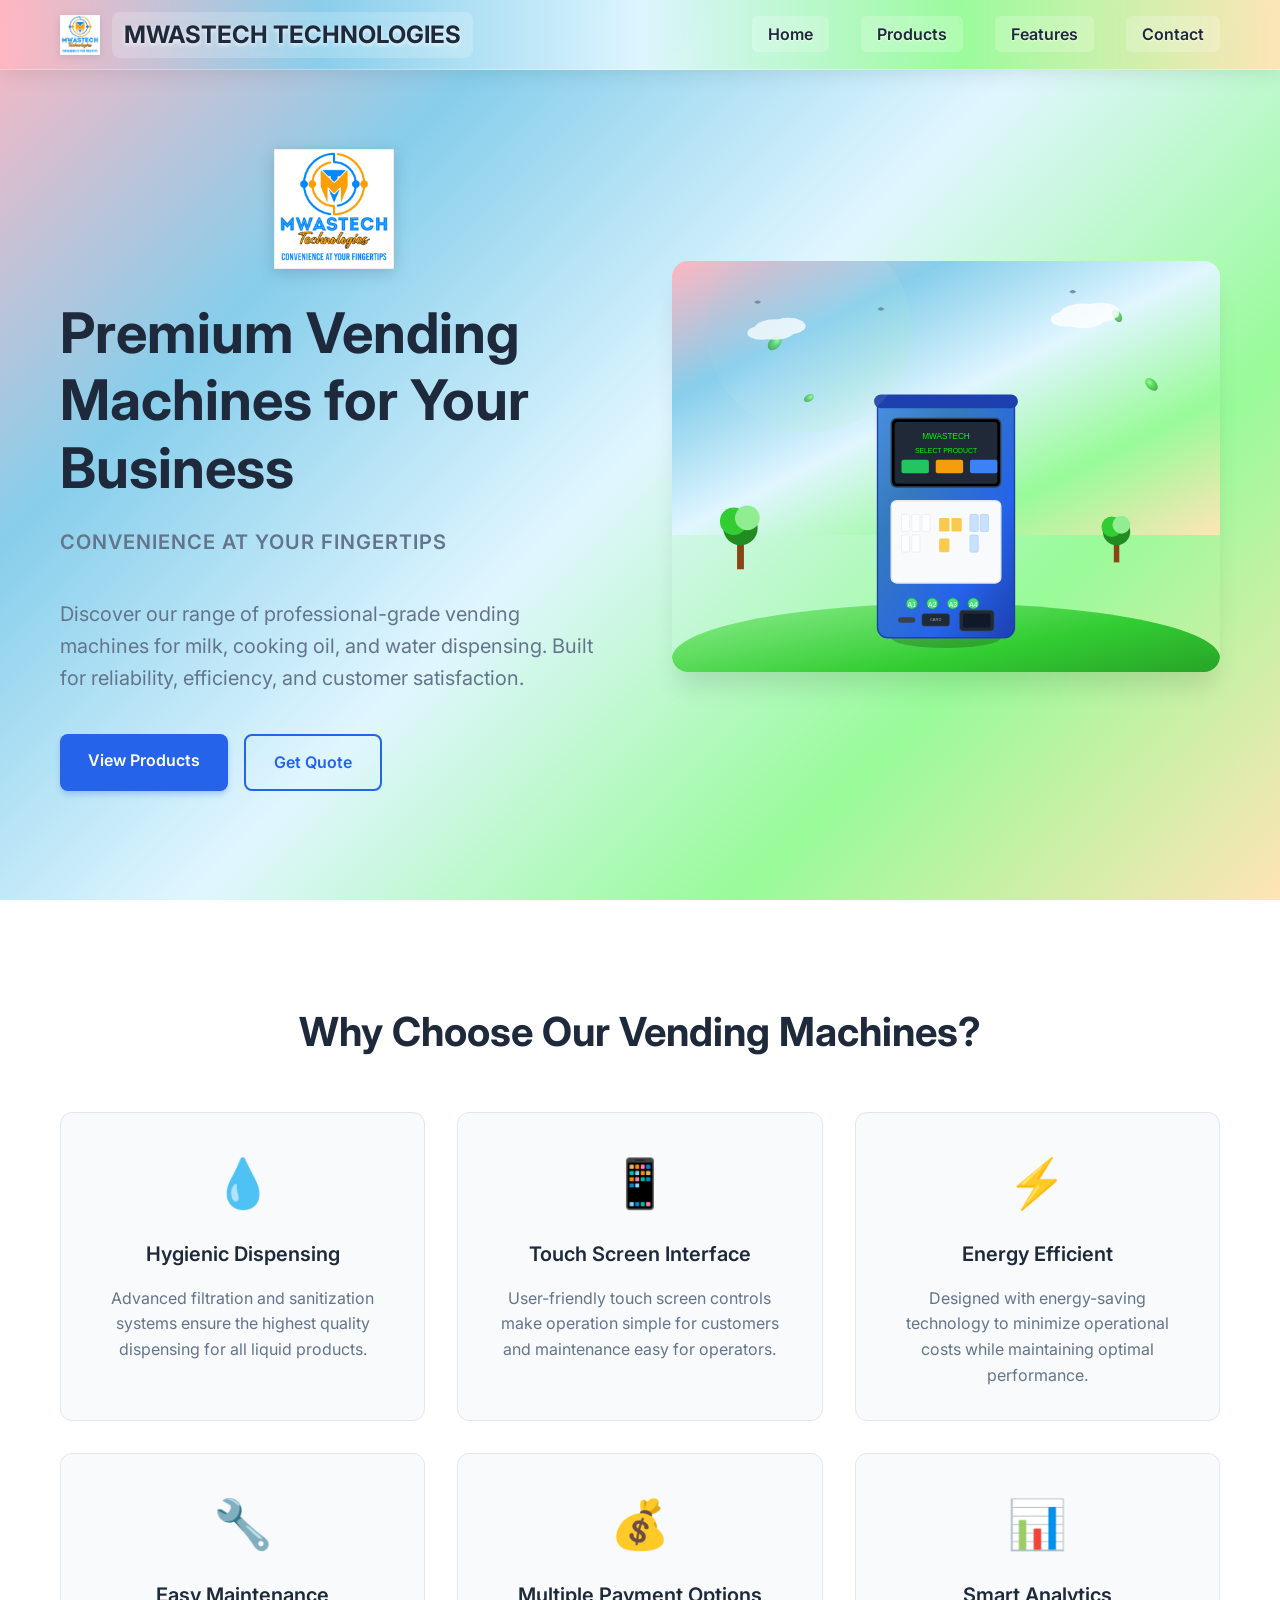
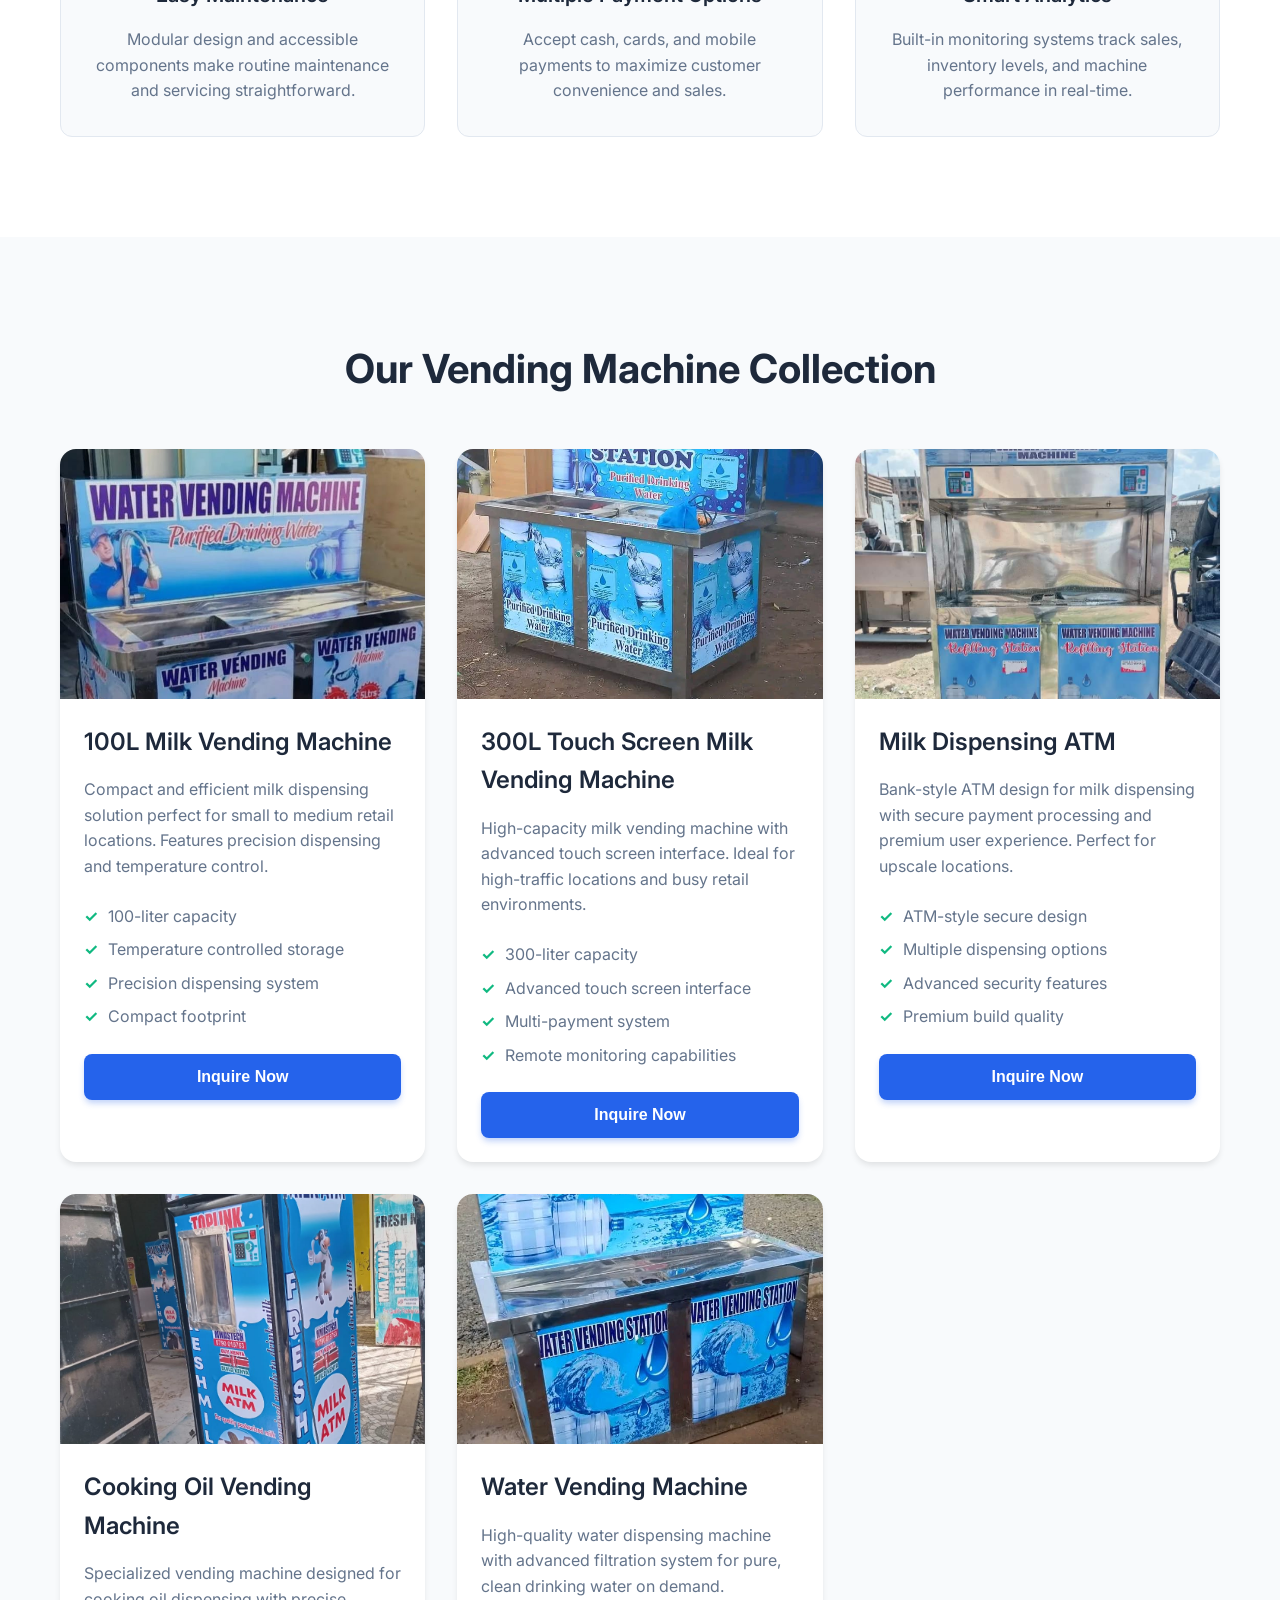
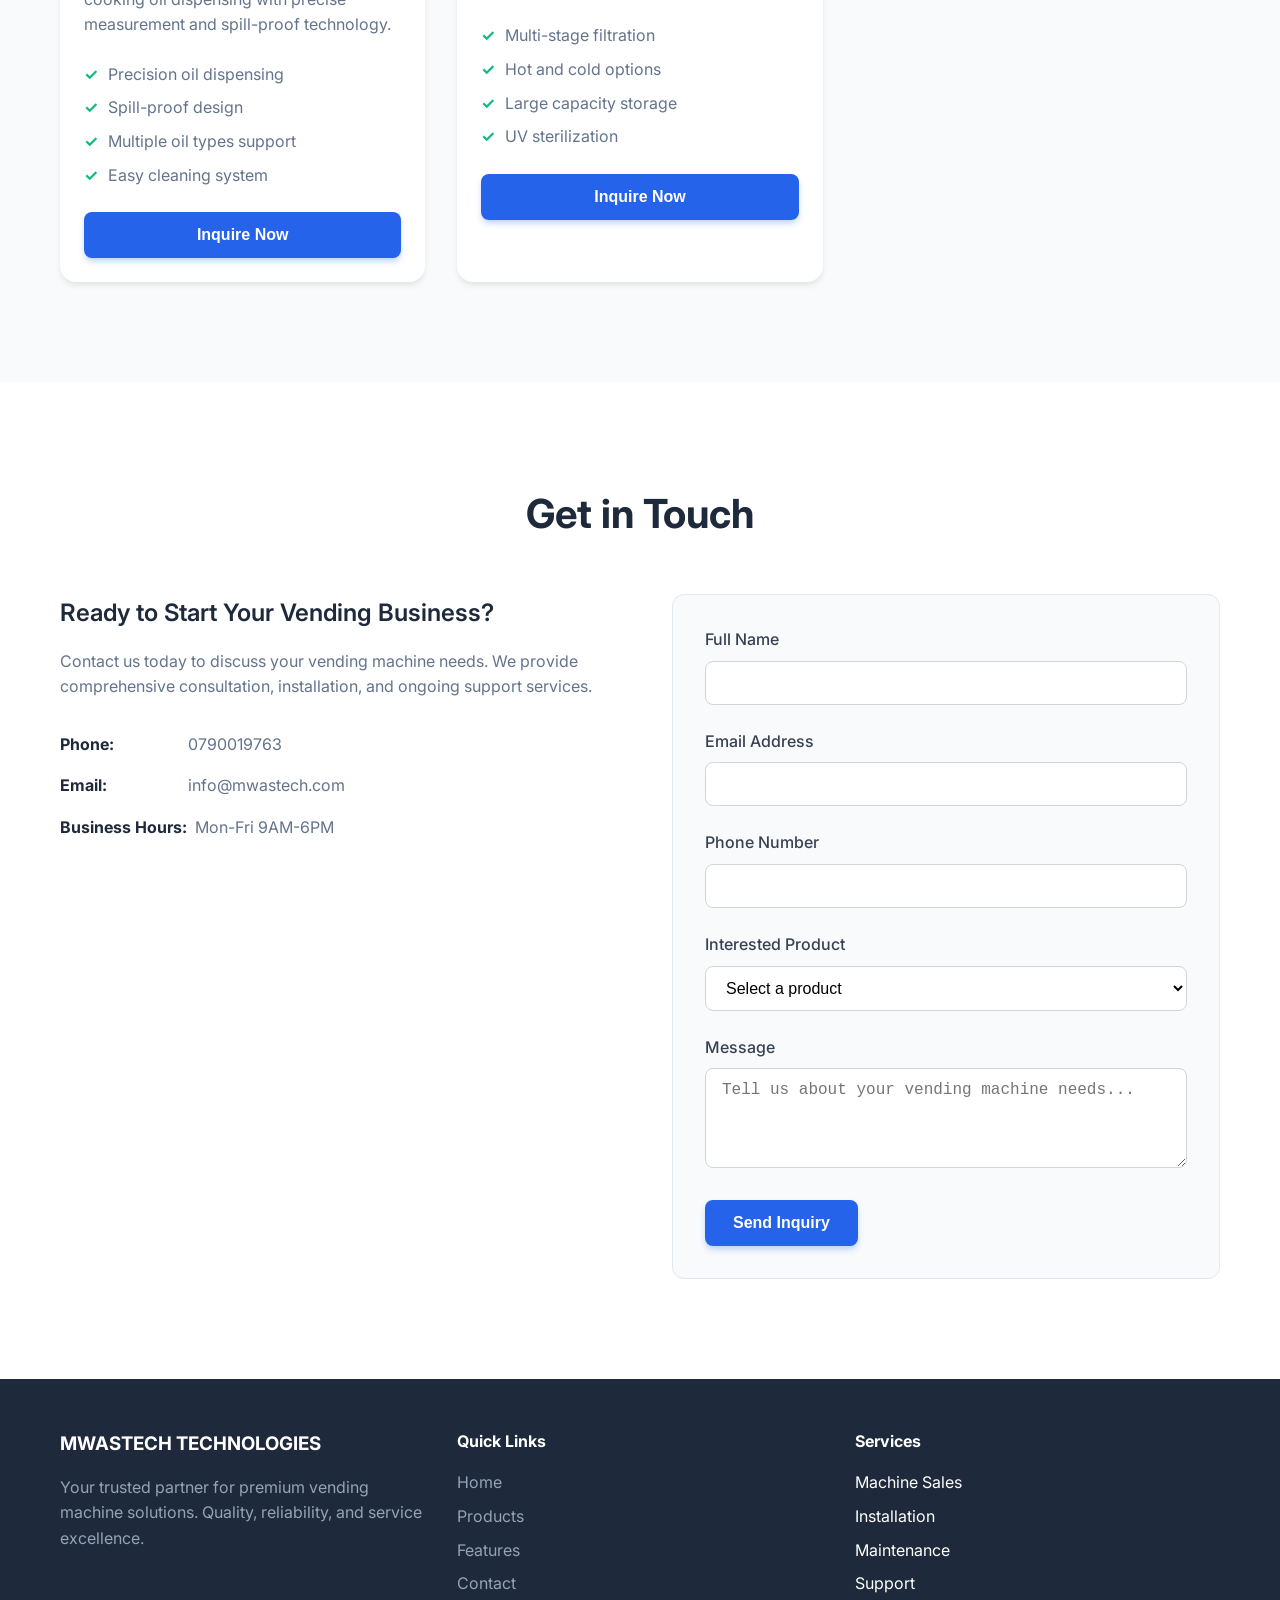
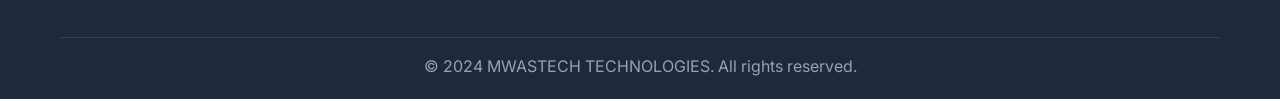
==== commit edfeda9b: "Shrink logo and fix image loading and script bugs - Add a web-sized logo (362x360, 38 KB) and use it" ====
--- a/index.html
+++ b/index.html
@@ -25,7 +25,7 @@
     <nav class="navbar">
         <div class="nav-container">
             <div class="nav-logo">
-                <img src="logo/mwastech-logo.png" alt="MWASTECH Technologies Logo" class="logo-image">
+                <img src="logo/mwastech-logo-small.png" alt="MWASTECH Technologies Logo" class="logo-image">
                 <div class="logo-text">
                     <h2>MWASTECH TECHNOLOGIES</h2>
                 </div>
@@ -49,7 +49,7 @@
         <div class="hero-container">
             <div class="hero-content">
                 <div class="hero-logo">
-                    <img src="logo/mwastech-logo.png" alt="MWASTECH Technologies" class="hero-logo-image">
+                    <img src="logo/mwastech-logo-small.png" alt="MWASTECH Technologies" class="hero-logo-image">
                 </div>
                 <h1>Premium Vending Machines for Your Business</h1>
                 <p class="hero-tagline">CONVENIENCE AT YOUR FINGERTIPS</p>
@@ -60,7 +60,7 @@
                 </div>
             </div>
             <div class="hero-image">
-                <img src="ghibli-vending-hero.svg" alt="MWASTECH Vending Solutions" loading="lazy">
+                <img src="ghibli-vending-hero.svg" alt="MWASTECH Vending Solutions">
             </div>
         </div>
     </section>
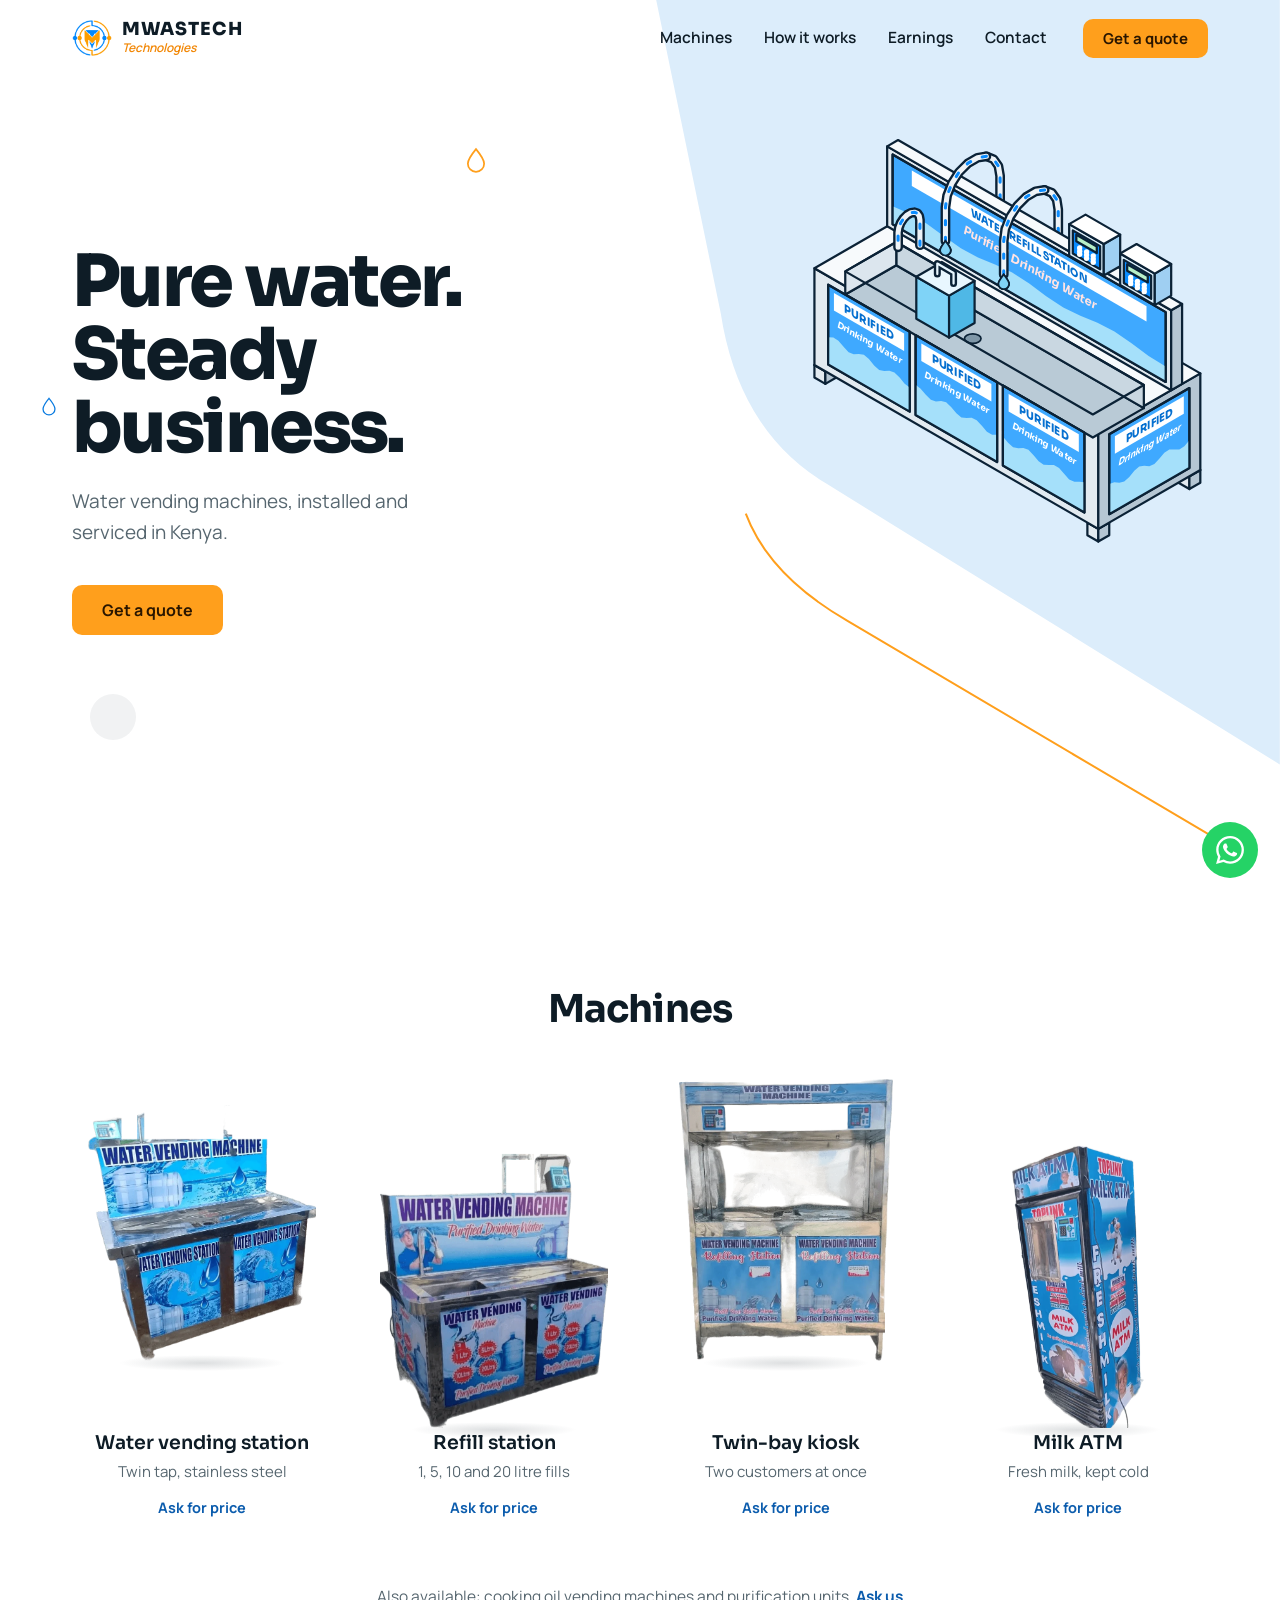
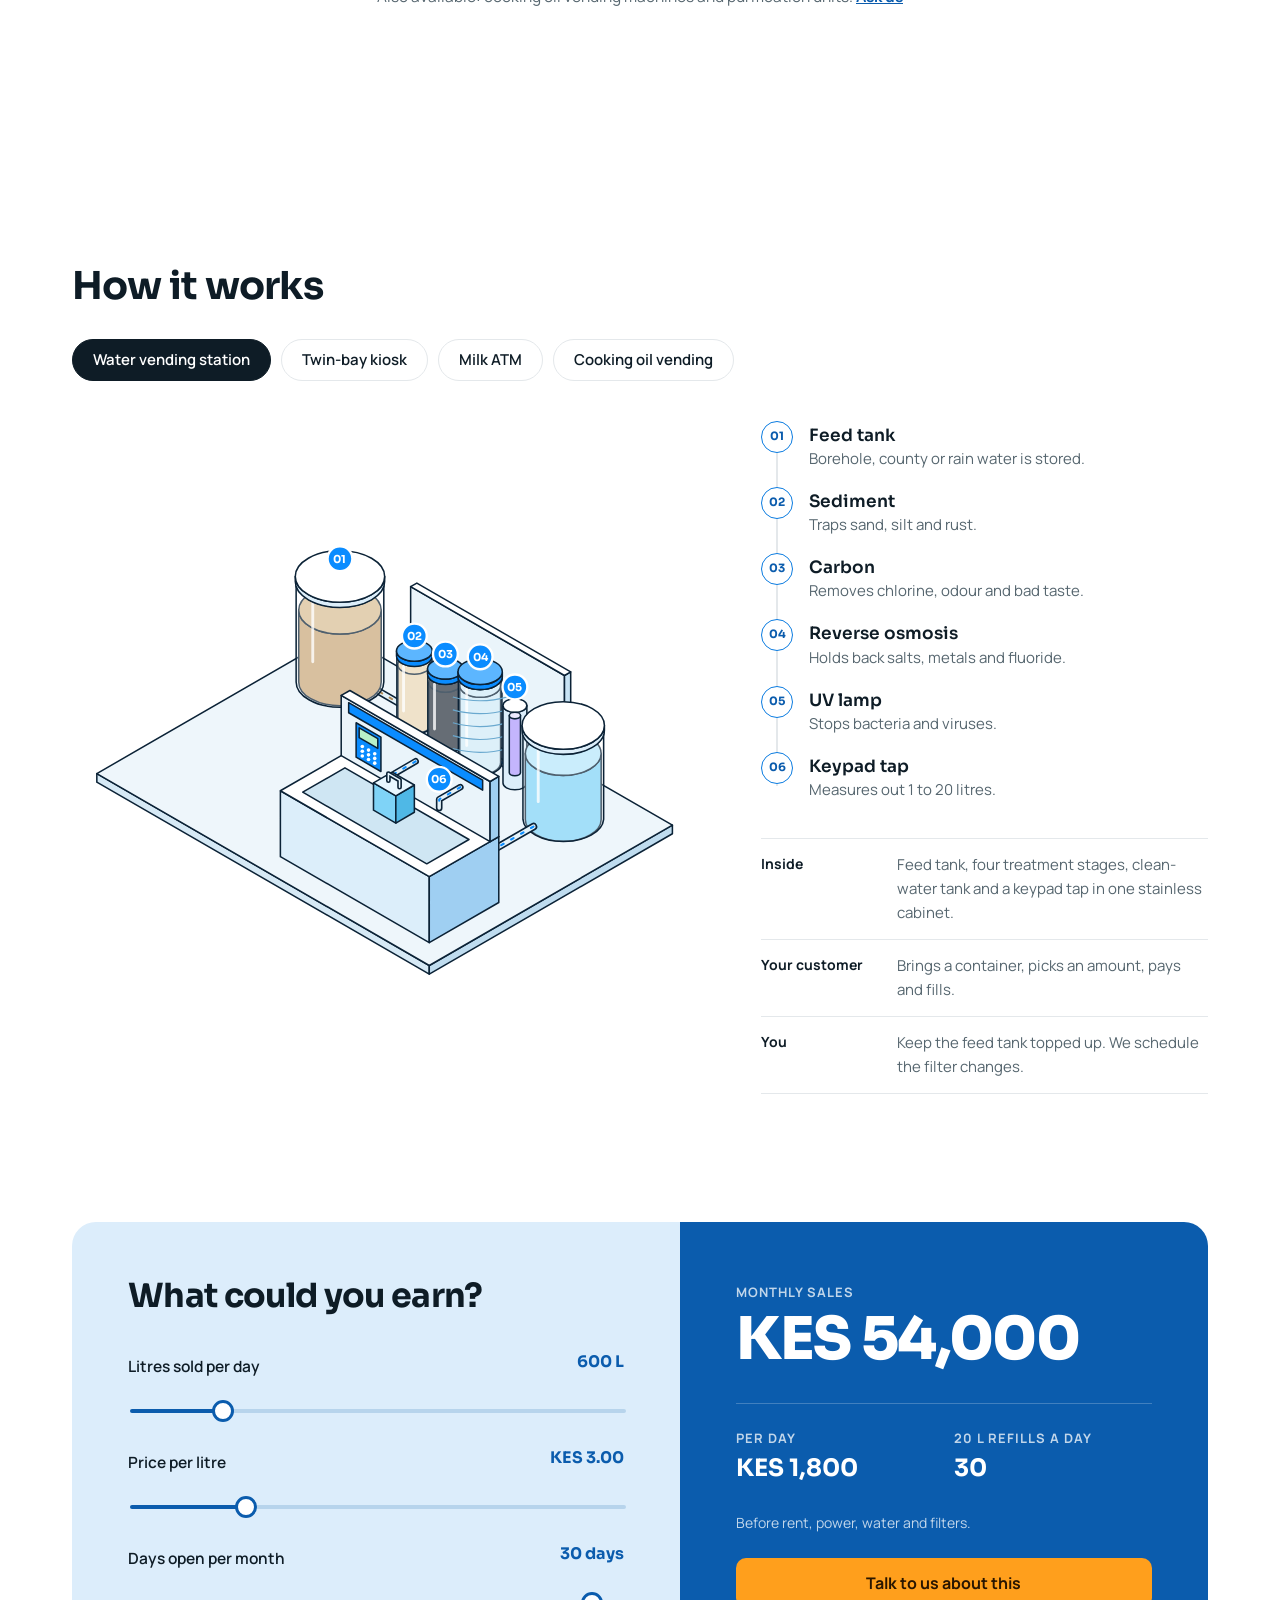
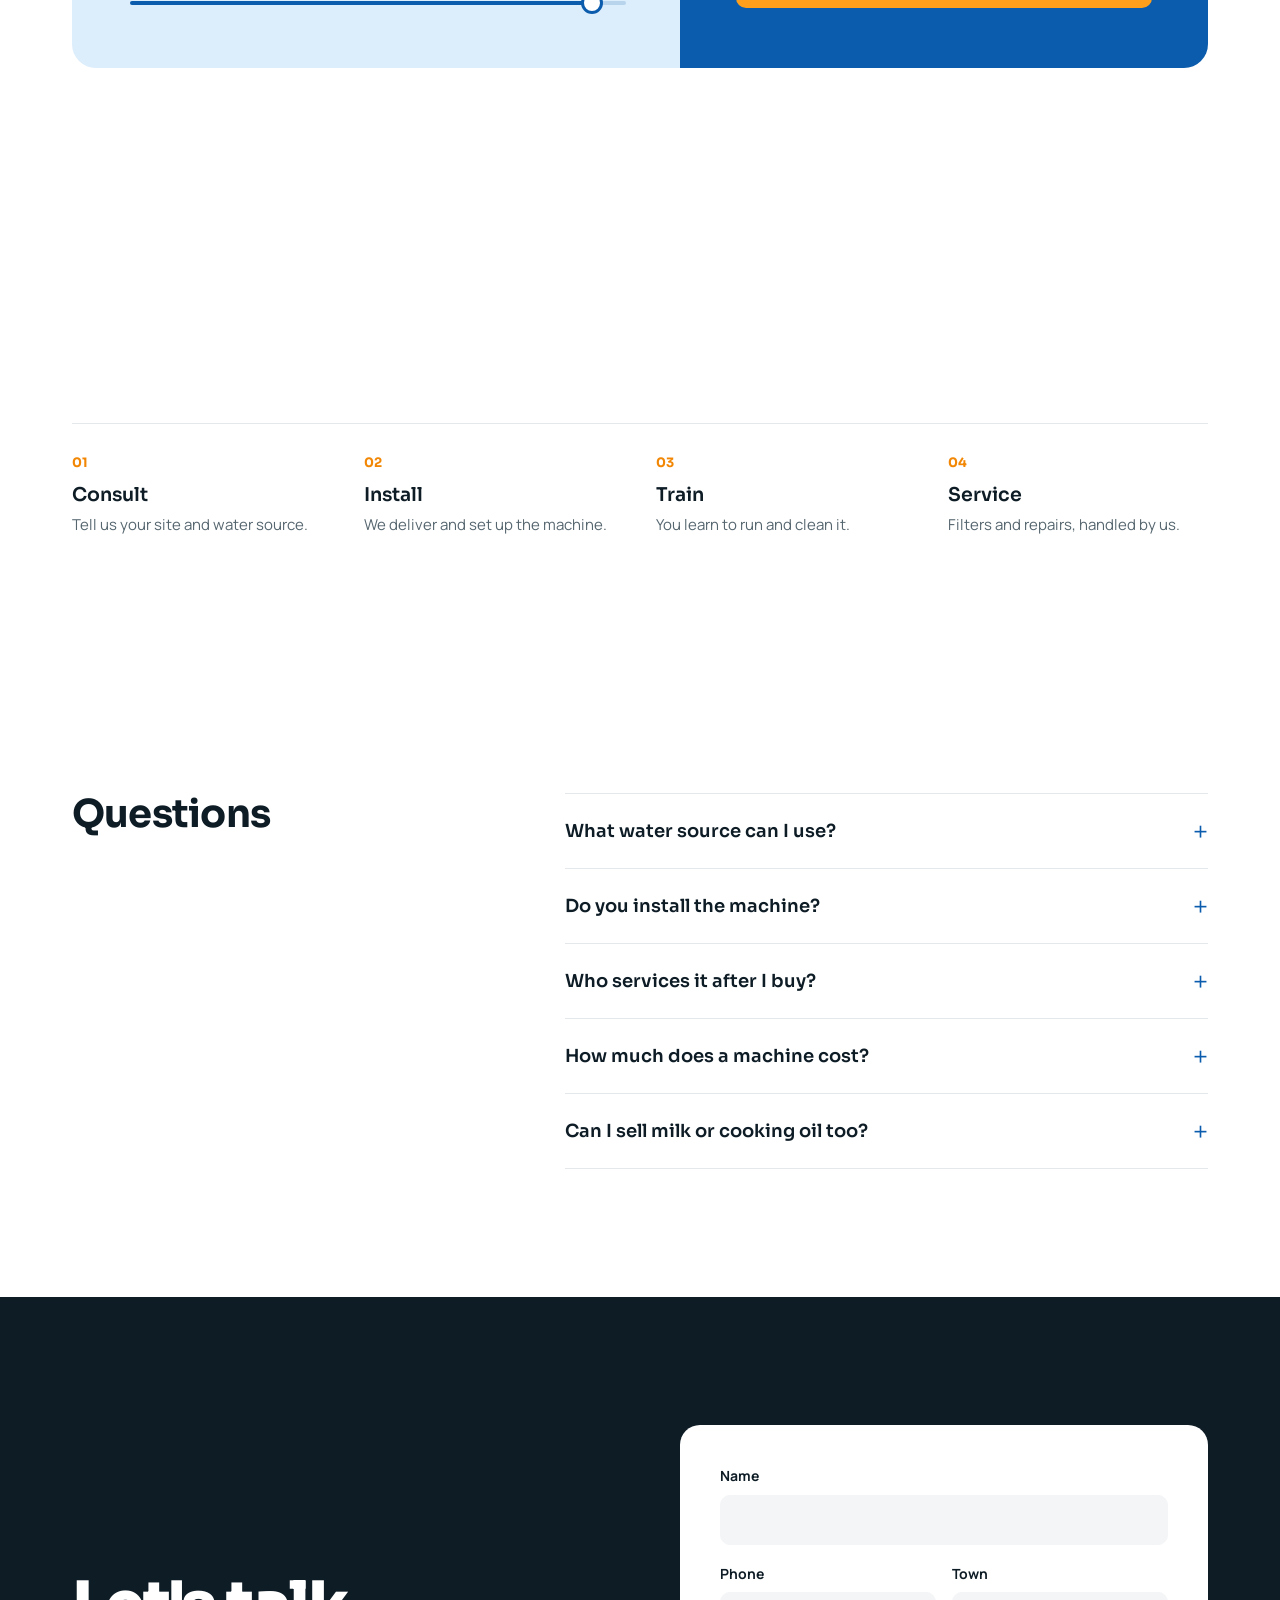
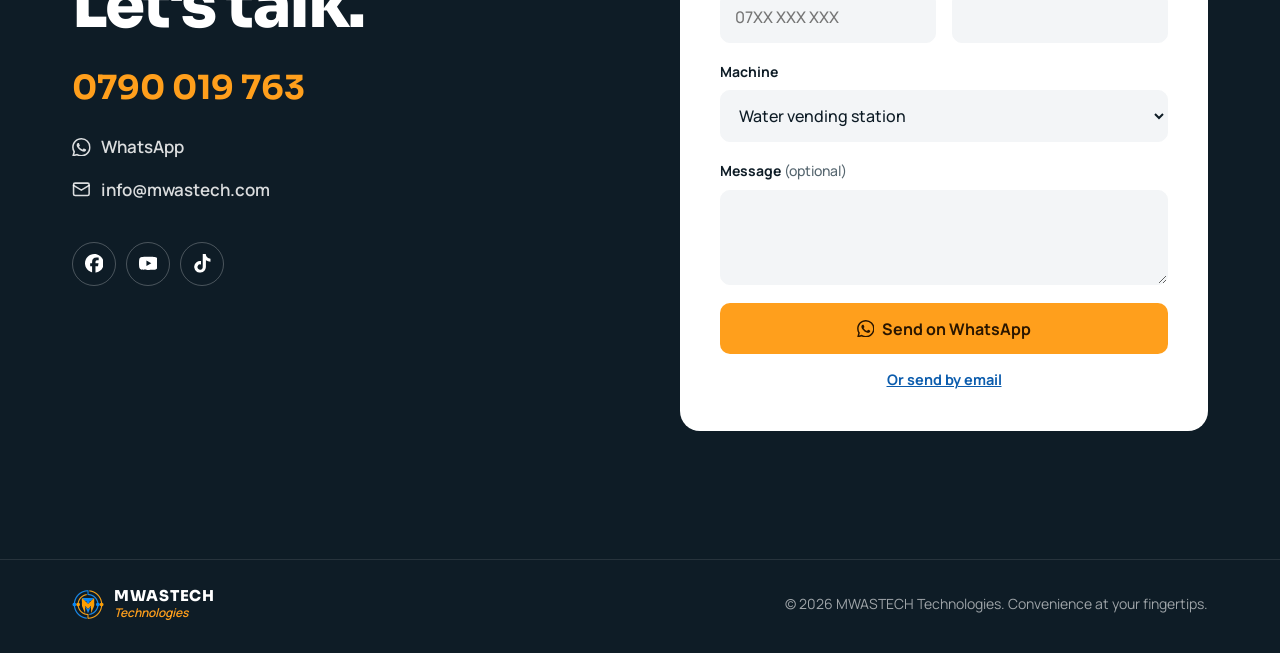
==== commit c36490e6: "Redesign the site: clean layout, cut-out machines, scroll flow - Half-screen hero with an isometric " ====
--- a/index.html
+++ b/index.html
@@ -2,392 +2,366 @@
 <html lang="en">
 <head>
     <meta charset="UTF-8">
-    <meta name="viewport" content="width=device-width, initial-scale=1.0, user-scalable=yes">
-    <title>MWASTECH TECHNOLOGIES - Premium Vending Machines</title>
-    <meta name="description" content="Professional vending machines for milk, cooking oil, and water. Quality dispensing solutions for your business.">
-    
-    <!-- Critical CSS inline for mobile loading -->
-    <style>
-        * { margin: 0; padding: 0; box-sizing: border-box; }
-        body { font-family: -apple-system, BlinkMacSystemFont, 'Segoe UI', Roboto, sans-serif; line-height: 1.6; }
-        .navbar { position: fixed; top: 0; width: 100%; background: linear-gradient(90deg, rgba(255, 182, 193, 0.95) 0%, rgba(135, 206, 235, 0.95) 25%, rgba(224, 246, 255, 0.95) 50%, rgba(152, 251, 152, 0.95) 75%, rgba(255, 228, 181, 0.95) 100%); backdrop-filter: blur(15px); z-index: 1000; height: 70px; }
-        .hero { padding: 120px 20px 80px; background: linear-gradient(135deg, #FFB6C1 0%, #87CEEB 25%, #E0F6FF 50%, #98FB98 75%, #FFE4B5 100%); min-height: 100vh; }
-        .container { max-width: 1200px; margin: 0 auto; padding: 0 20px; }
-        img { max-width: 100%; height: auto; }
-    </style>
-    
-    <link rel="stylesheet" href="./styles.css">
-    <link href="https://fonts.googleapis.com/css2?family=Inter:wght@300;400;500;600;700&display=swap" rel="stylesheet" media="print" onload="this.media='all'">
-    <noscript><link href="https://fonts.googleapis.com/css2?family=Inter:wght@300;400;500;600;700&display=swap" rel="stylesheet"></noscript>
+    <meta name="viewport" content="width=device-width, initial-scale=1.0">
+    <title>MWASTECH Technologies | Water Purification &amp; Vending Machines in Kenya</title>
+    <meta name="description" content="MWASTECH Technologies builds, installs and services water purification and water vending machines in Kenya. Start selling safe drinking water by the litre.">
+    <meta name="theme-color" content="#ffffff">
+
+    <meta property="og:type" content="website">
+    <meta property="og:title" content="MWASTECH Technologies | Water Purification &amp; Vending Machines">
+    <meta property="og:description" content="Water refill stations that turn raw water into safe drinking water, and every litre into income.">
+    <meta property="og:image" content="https://kamauvick.github.io/mwastech/images/water-station-twin.jpg">
+    <meta property="og:url" content="https://kamauvick.github.io/mwastech/">
+    <meta name="twitter:card" content="summary_large_image">
+
+    <link rel="icon" type="image/png" href="images/favicon.png">
+    <link rel="preconnect" href="https://fonts.googleapis.com">
+    <link rel="preconnect" href="https://fonts.gstatic.com" crossorigin>
+    <link href="https://fonts.googleapis.com/css2?family=Sora:wght@500;600;700;800&family=Manrope:wght@400;500;600;700&display=swap" rel="stylesheet">
+    <link rel="stylesheet" href="styles.css">
+
+    <script type="application/ld+json">
+    {
+        "@context": "https://schema.org",
+        "@type": "LocalBusiness",
+        "name": "MWASTECH Technologies",
+        "slogan": "Convenience at your fingertips",
+        "description": "Water purification and vending machines: sales, installation and maintenance.",
+        "telephone": "+254790019763",
+        "email": "info@mwastech.com",
+        "address": { "@type": "PostalAddress", "addressCountry": "KE" },
+        "sameAs": [
+            "https://www.facebook.com/people/Mwastech/61567382582246/",
+            "https://www.youtube.com/channel/UCVB9tlI_QdvpJxIJPR1wg_Q",
+            "https://www.tiktok.com/@mwastech254kenyagmail.co"
+        ]
+    }
+    </script>
 </head>
 <body>
-    <!-- Navigation -->
-    <nav class="navbar">
-        <div class="nav-container">
-            <div class="nav-logo">
-                <img src="logo/mwastech-logo-small.png" alt="MWASTECH Technologies Logo" class="logo-image">
-                <div class="logo-text">
-                    <h2>MWASTECH TECHNOLOGIES</h2>
-                </div>
-            </div>
-            <ul class="nav-menu">
-                <li><a href="#home" class="nav-link">Home</a></li>
-                <li><a href="#products" class="nav-link">Products</a></li>
-                <li><a href="#features" class="nav-link">Features</a></li>
-                <li><a href="#contact" class="nav-link">Contact</a></li>
-            </ul>
-            <div class="hamburger">
-                <span class="bar"></span>
-                <span class="bar"></span>
-                <span class="bar"></span>
-            </div>
+    <!-- Icon sprite -->
+    <svg width="0" height="0" style="position:absolute" aria-hidden="true">
+        <defs>
+            <symbol id="i-wa" viewBox="0 0 24 24"><path fill="currentColor" d="M17.47 14.38c-.3-.15-1.76-.87-2.03-.97-.27-.1-.47-.15-.67.15-.2.3-.77.97-.94 1.16-.17.2-.35.22-.64.08-.3-.15-1.26-.46-2.39-1.48-.88-.79-1.48-1.76-1.65-2.06-.17-.3-.02-.46.13-.6.13-.14.3-.35.45-.52.15-.18.2-.3.3-.5.1-.2.05-.37-.03-.52-.07-.15-.67-1.61-.92-2.2-.24-.58-.49-.5-.67-.51h-.57c-.2 0-.52.07-.8.37-.27.3-1.04 1.02-1.04 2.48s1.07 2.88 1.21 3.07c.15.2 2.1 3.2 5.08 4.49.71.3 1.26.49 1.7.62.71.23 1.36.2 1.87.12.57-.09 1.76-.72 2-1.41.25-.7.25-1.29.18-1.41-.08-.13-.27-.2-.57-.35M12.05 21.79h-.01a9.87 9.87 0 0 1-5.03-1.38l-.36-.21-3.74.98 1-3.65-.24-.37a9.86 9.86 0 0 1-1.51-5.26c0-5.45 4.44-9.88 9.89-9.88 2.64 0 5.12 1.03 6.99 2.9a9.83 9.83 0 0 1 2.89 6.99c0 5.45-4.44 9.88-9.88 9.88m8.41-18.3A11.82 11.82 0 0 0 12.05 0C5.5 0 .16 5.34.16 11.89c0 2.1.55 4.14 1.59 5.95L.06 24l6.3-1.65a11.88 11.88 0 0 0 5.68 1.45h.01c6.55 0 11.89-5.34 11.89-11.89a11.82 11.82 0 0 0-3.48-8.41Z"/></symbol>
+            <symbol id="i-fb" viewBox="0 0 24 24"><path fill="currentColor" d="M9.1 23.69v-7.98H6.63v-3.67H9.1v-1.58c0-4.09 1.85-5.98 5.86-5.98.4 0 .96.04 1.47.1.4.04.79.1 1.14.2v3.32a8.6 8.6 0 0 0-1.39-.04c-.7 0-1.26.1-1.67.31-.3.15-.52.36-.68.62-.26.42-.38 1-.38 1.75v1.3h3.92l-.39 2.1-.28 1.57h-3.25v8.24C19.4 23.24 24 18.18 24 12.04c0-6.63-5.37-12-12-12S0 5.42 0 12.04c0 5.63 3.87 10.35 9.1 11.65Z"/></symbol>
+            <symbol id="i-yt" viewBox="0 0 24 24"><path fill="currentColor" d="M23.5 6.19a3.02 3.02 0 0 0-2.12-2.14C19.5 3.55 12 3.55 12 3.55s-7.5 0-9.38.5A3.02 3.02 0 0 0 .5 6.19C0 8.07 0 12 0 12s0 3.93.5 5.81a3.02 3.02 0 0 0 2.12 2.14c1.87.5 9.38.5 9.38.5s7.5 0 9.38-.5a3.02 3.02 0 0 0 2.12-2.14C24 15.93 24 12 24 12s0-3.93-.5-5.81ZM9.55 15.57V8.43L15.82 12l-6.27 3.57Z"/></symbol>
+            <symbol id="i-tt" viewBox="0 0 24 24"><path fill="currentColor" d="M12.53.02C13.84 0 15.14.01 16.44 0c.08 1.53.63 3.09 1.75 4.17 1.12 1.11 2.7 1.62 4.24 1.79v4.03a10.7 10.7 0 0 1-5.82-1.9c-.01 2.92.01 5.84-.02 8.75a7.6 7.6 0 0 1-1.35 3.94 7.47 7.47 0 0 1-5.91 3.21 7.3 7.3 0 0 1-4.08-1.03 7.54 7.54 0 0 1-3.65-5.71c-.02-.5-.03-1-.01-1.49a7.52 7.52 0 0 1 8.73-6.68c.02 1.48-.04 2.96-.04 4.44a3.43 3.43 0 0 0-4.38 2.12c-.21.51-.15 1.07-.14 1.61.24 1.64 1.82 3.02 3.5 2.87 1.12-.01 2.19-.66 2.77-1.61.19-.33.4-.67.41-1.06.1-1.79.06-3.57.07-5.36.01-4.03-.01-8.05.02-12.07Z"/></symbol>
+            <symbol id="i-phone" viewBox="0 0 24 24"><path fill="none" stroke="currentColor" stroke-width="2" stroke-linecap="round" stroke-linejoin="round" d="M22 16.92v3a2 2 0 0 1-2.18 2 19.8 19.8 0 0 1-8.63-3.07 19.5 19.5 0 0 1-6-6A19.8 19.8 0 0 1 2.12 4.18 2 2 0 0 1 4.11 2h3a2 2 0 0 1 2 1.72c.13.96.36 1.9.7 2.81a2 2 0 0 1-.45 2.11L8.09 9.91a16 16 0 0 0 6 6l1.27-1.27a2 2 0 0 1 2.11-.45c.9.34 1.85.57 2.81.7A2 2 0 0 1 22 16.92Z"/></symbol>
+            <symbol id="i-mail" viewBox="0 0 24 24"><g fill="none" stroke="currentColor" stroke-width="2" stroke-linecap="round" stroke-linejoin="round"><rect x="2" y="4" width="20" height="16" rx="2"/><path d="m22 7-10 6L2 7"/></g></symbol>
+            <symbol id="i-check" viewBox="0 0 24 24"><path fill="none" stroke="currentColor" stroke-width="2.6" stroke-linecap="round" stroke-linejoin="round" d="M5 12.5l4.5 4.5L19 7.5"/></symbol>
+            <symbol id="i-arrow" viewBox="0 0 24 24"><path fill="none" stroke="currentColor" stroke-width="2" stroke-linecap="round" stroke-linejoin="round" d="M5 12h14M13 6l6 6-6 6"/></symbol>
+            <symbol id="i-drop" viewBox="0 0 24 24"><path fill="currentColor" d="M12 2.5c3.8 4.6 6.5 8.3 6.5 11.6a6.5 6.5 0 0 1-13 0C5.5 10.8 8.2 7.1 12 2.5Z"/></symbol>
+        </defs>
+    </svg>
+
+    <!-- Header -->
+    <header class="site-header" id="top">
+        <div class="container header-inner">
+            <a href="#top" class="brand" aria-label="MWASTECH Technologies home">
+                <img src="images/logo-mark.png" alt="" width="44" height="40">
+                <span class="brand-text"><strong>MWASTECH</strong><em>Technologies</em></span>
+            </a>
+            <nav class="main-nav" id="mainNav" aria-label="Main">
+                <a href="#machines">Machines</a>
+                <a href="#how">How it works</a>
+                <a href="#earnings">Earnings</a>
+                <a href="#contact">Contact</a>
+            </nav>
+            <a class="btn btn-sun btn-sm header-cta" href="#contact">Get a quote</a>
+            <span class="scroll-progress" aria-hidden="true"></span>
+            <button class="nav-toggle" id="navToggle" aria-label="Open menu" aria-expanded="false" aria-controls="mainNav">
+                <span></span><span></span><span></span>
+            </button>
         </div>
-    </nav>
-
-    <!-- Hero Section -->
-    <section id="home" class="hero">
-        <div class="hero-container">
-            <div class="hero-content">
-                <div class="hero-logo">
-                    <img src="logo/mwastech-logo-small.png" alt="MWASTECH Technologies" class="hero-logo-image">
-                </div>
-                <h1>Premium Vending Machines for Your Business</h1>
-                <p class="hero-tagline">CONVENIENCE AT YOUR FINGERTIPS</p>
-                <p>Discover our range of professional-grade vending machines for milk, cooking oil, and water dispensing. Built for reliability, efficiency, and customer satisfaction.</p>
-                <div class="hero-buttons">
-                    <a href="#products" class="btn btn-primary">View Products</a>
-                    <a href="#contact" class="btn btn-secondary">Get Quote</a>
-                </div>
-            </div>
-            <div class="hero-image">
-                <img src="ghibli-vending-hero.svg" alt="MWASTECH Vending Solutions">
-            </div>
-        </div>
-    </section>
-
-    <!-- Features Section -->
-    <section id="features" class="features">
-        <div class="container">
-            <h2>Why Choose Our Vending Machines?</h2>
-            <div class="features-grid">
-                <div class="feature-card">
-                    <div class="feature-icon">💧</div>
-                    <h3>Hygienic Dispensing</h3>
-                    <p>Advanced filtration and sanitization systems ensure the highest quality dispensing for all liquid products.</p>
-                </div>
-                <div class="feature-card">
-                    <div class="feature-icon">📱</div>
-                    <h3>Touch Screen Interface</h3>
-                    <p>User-friendly touch screen controls make operation simple for customers and maintenance easy for operators.</p>
-                </div>
-                <div class="feature-card">
-                    <div class="feature-icon">⚡</div>
-                    <h3>Energy Efficient</h3>
-                    <p>Designed with energy-saving technology to minimize operational costs while maintaining optimal performance.</p>
-                </div>
-                <div class="feature-card">
-                    <div class="feature-icon">🔧</div>
-                    <h3>Easy Maintenance</h3>
-                    <p>Modular design and accessible components make routine maintenance and servicing straightforward.</p>
-                </div>
-                <div class="feature-card">
-                    <div class="feature-icon">💰</div>
-                    <h3>Multiple Payment Options</h3>
-                    <p>Accept cash, cards, and mobile payments to maximize customer convenience and sales.</p>
-                </div>
-                <div class="feature-card">
-                    <div class="feature-icon">📊</div>
-                    <h3>Smart Analytics</h3>
-                    <p>Built-in monitoring systems track sales, inventory levels, and machine performance in real-time.</p>
-                </div>
-            </div>
-        </div>
-    </section>
-
-    <!-- Products Section -->
-    <section id="products" class="products">
-        <div class="container">
-            <h2>Our Vending Machine Collection</h2>
-            <div class="products-grid">
-                <div class="product-card">
-                    <div class="product-image">
-                        <img src="milk-vending-1.jpg" alt="100 Liter Milk Vending Machine" loading="lazy">
-                    </div>
-                    <div class="product-content">
-                        <h3>100L Milk Vending Machine</h3>
-                        <p>Compact and efficient milk dispensing solution perfect for small to medium retail locations. Features precision dispensing and temperature control.</p>
-                        <ul class="product-specs">
-                            <li>100-liter capacity</li>
-                            <li>Temperature controlled storage</li>
-                            <li>Precision dispensing system</li>
-                            <li>Compact footprint</li>
-                        </ul>
-                        <button class="btn btn-primary inquiry-btn" data-product="100L Milk Vending Machine">Inquire Now</button>
-                    </div>
-                </div>
-
-                <div class="product-card">
-                    <div class="product-image">
-                        <img src="milk-vending-2.jpg" alt="300 Liter Milk Vending Machine with Touch Screen" loading="lazy">
-                    </div>
-                    <div class="product-content">
-                        <h3>300L Touch Screen Milk Vending Machine</h3>
-                        <p>High-capacity milk vending machine with advanced touch screen interface. Ideal for high-traffic locations and busy retail environments.</p>
-                        <ul class="product-specs">
-                            <li>300-liter capacity</li>
-                            <li>Advanced touch screen interface</li>
-                            <li>Multi-payment system</li>
-                            <li>Remote monitoring capabilities</li>
-                        </ul>
-                        <button class="btn btn-primary inquiry-btn" data-product="300L Touch Screen Milk Vending Machine">Inquire Now</button>
-                    </div>
-                </div>
-
-                <div class="product-card">
-                    <div class="product-image">
-                        <img src="Milk-Dispensing-ATM-Machine.jpg" alt="Milk Dispensing ATM Machine" loading="lazy">
-                    </div>
-                    <div class="product-content">
-                        <h3>Milk Dispensing ATM</h3>
-                        <p>Bank-style ATM design for milk dispensing with secure payment processing and premium user experience. Perfect for upscale locations.</p>
-                        <ul class="product-specs">
-                            <li>ATM-style secure design</li>
-                            <li>Multiple dispensing options</li>
-                            <li>Advanced security features</li>
-                            <li>Premium build quality</li>
-                        </ul>
-                        <button class="btn btn-primary inquiry-btn" data-product="Milk Dispensing ATM">Inquire Now</button>
-                    </div>
-                </div>
-
-                <div class="product-card">
-                    <div class="product-image">
-                        <img src="oil-vending.jpg" alt="Cooking Oil Vending Machine" loading="lazy">
-                    </div>
-                    <div class="product-content">
-                        <h3>Cooking Oil Vending Machine</h3>
-                        <p>Specialized vending machine designed for cooking oil dispensing with precise measurement and spill-proof technology.</p>
-                        <ul class="product-specs">
-                            <li>Precision oil dispensing</li>
-                            <li>Spill-proof design</li>
-                            <li>Multiple oil types support</li>
-                            <li>Easy cleaning system</li>
-                        </ul>
-                        <button class="btn btn-primary inquiry-btn" data-product="Cooking Oil Vending Machine">Inquire Now</button>
-                    </div>
-                </div>
-
-                <div class="product-card">
-                    <div class="product-image">
-                        <img src="water-vending.jpg" alt="Water Vending Machine" loading="lazy">
-                    </div>
-                    <div class="product-content">
-                        <h3>Water Vending Machine</h3>
-                        <p>High-quality water dispensing machine with advanced filtration system for pure, clean drinking water on demand.</p>
-                        <ul class="product-specs">
-                            <li>Multi-stage filtration</li>
-                            <li>Hot and cold options</li>
-                            <li>Large capacity storage</li>
-                            <li>UV sterilization</li>
-                        </ul>
-                        <button class="btn btn-primary inquiry-btn" data-product="Water Vending Machine">Inquire Now</button>
-                    </div>
-                </div>
-            </div>
-        </div>
-    </section>
-
-    <!-- Contact Section -->
-    <section id="contact" class="contact">
-        <div class="container">
-            <h2>Get in Touch</h2>
-            <div class="contact-content">
-                <div class="contact-info">
-                    <h3>Ready to Start Your Vending Business?</h3>
-                    <p>Contact us today to discuss your vending machine needs. We provide comprehensive consultation, installation, and ongoing support services.</p>
-                    <div class="contact-details">
-                        <div class="contact-item">
-                            <strong>Phone:</strong> <span>0790019763</span>
+    </header>
+
+    <main>
+        <!-- Hero -->
+        <section class="hero" data-tone="white">
+            <div class="hero-art" aria-hidden="true">
+                <svg class="hero-shape" viewBox="0 0 800 720" preserveAspectRatio="none">
+                    <path class="shape-fill" d="M104 0 L800 0 L800 640 L292 404 Q196 360 176 262 Z"/>
+                    <path class="shape-line" d="M204 430 Q230 482 318 520 L760 716"/>
+                </svg>
+                <div class="hero-machine" style="aspect-ratio: 327 / 339"><svg viewBox="-114.3 -120.5 327.4 338.5" role="img" aria-hidden="true" aria-label="Isometric view of a water refill station: keypads on the splash-back, tall arched taps over a steel basin, printed cabinet panels" style="width: 100%; height: 100%; display: block; overflow: visible;"><path d="M-23.4 37.5 L-15.6 42.0 L-15.6 33.0 L-23.4 28.5 Z" fill="#E2EAF0" stroke="#0B2236" stroke-width="1.6" stroke-linejoin="round"></path><path d="M-7.8 37.5 L-15.6 42.0 L-15.6 33.0 L-7.8 28.5 Z" fill="#B5C6D3" stroke="#0B2236" stroke-width="1.6" stroke-linejoin="round"></path><path d="M-15.6 24.0 L-7.8 28.5 L-15.6 33.0 L-23.4 28.5 Z" fill="#F7FAFC" stroke="#0B2236" stroke-width="1.6" stroke-linejoin="round"></path><path d="M171.5 150.0 L179.3 154.5 L179.3 145.5 L171.5 141.0 Z" fill="#E2EAF0" stroke="#0B2236" stroke-width="1.6" stroke-linejoin="round"></path><path d="M187.1 150.0 L179.3 154.5 L179.3 145.5 L187.1 141.0 Z" fill="#B5C6D3" stroke="#0B2236" stroke-width="1.6" stroke-linejoin="round"></path><path d="M179.3 136.5 L187.1 141.0 L179.3 145.5 L171.5 141.0 Z" fill="#F7FAFC" stroke="#0B2236" stroke-width="1.6" stroke-linejoin="round"></path><path d="M-88.3 75.0 L-80.5 79.5 L-80.5 70.5 L-88.3 66.0 Z" fill="#E2EAF0" stroke="#0B2236" stroke-width="1.6" stroke-linejoin="round"></path><path d="M-72.7 75.0 L-80.5 79.5 L-80.5 70.5 L-72.7 66.0 Z" fill="#B5C6D3" stroke="#0B2236" stroke-width="1.6" stroke-linejoin="round"></path><path d="M-80.5 61.5 L-72.7 66.0 L-80.5 70.5 L-88.3 66.0 Z" fill="#F7FAFC" stroke="#0B2236" stroke-width="1.6" stroke-linejoin="round"></path><path d="M106.5 187.5 L114.3 192.0 L114.3 183.0 L106.5 178.5 Z" fill="#E2EAF0" stroke="#0B2236" stroke-width="1.6" stroke-linejoin="round"></path><path d="M122.1 187.5 L114.3 192.0 L114.3 183.0 L122.1 178.5 Z" fill="#B5C6D3" stroke="#0B2236" stroke-width="1.6" stroke-linejoin="round"></path><path d="M114.3 174.0 L122.1 178.5 L114.3 183.0 L106.5 178.5 Z" fill="#F7FAFC" stroke="#0B2236" stroke-width="1.6" stroke-linejoin="round"></path><path d="M-88.3 66.0 L114.3 183.0 L114.3 114.0 L-88.3 -3.0 Z" fill="#E2EAF0" stroke="#0B2236" stroke-width="1.6" stroke-linejoin="round"></path><path d="M187.1 141.0 L114.3 183.0 L114.3 114.0 L187.1 72.0 Z" fill="#B5C6D3" stroke="#0B2236" stroke-width="1.6" stroke-linejoin="round"></path><path d="M-15.6 -45.0 L187.1 72.0 L114.3 114.0 L-88.3 -3.0 Z" fill="#F7FAFC" stroke="#0B2236" stroke-width="1.6" stroke-linejoin="round"></path><path d="M44.2 -4.5 L44.2 -69.0 L43.0 -76.0 L39.6 -80.8 L34.4 -82.9" fill="none" stroke="#0B2236" stroke-width="7" stroke-linecap="round" stroke-linejoin="round"></path><path d="M44.2 -4.5 L44.2 -69.0 L43.0 -76.0 L39.6 -80.8 L34.4 -82.9" fill="none" stroke="#EEF3F7" stroke-width="3.6" stroke-linecap="round" stroke-linejoin="round"></path><path class="e-flow" d="M44.2 -4.5 L44.2 -69.0 L43.0 -76.0 L39.6 -80.8 L34.4 -82.9" fill="none" stroke="#0A8CFF" stroke-width="2.2" stroke-linecap="round" stroke-linejoin="round"></path><path d="M85.7 19.5 L85.7 -45.0 L84.6 -52.0 L81.2 -56.8 L76.0 -58.9" fill="none" stroke="#0B2236" stroke-width="7" stroke-linecap="round" stroke-linejoin="round"></path><path d="M85.7 19.5 L85.7 -45.0 L84.6 -52.0 L81.2 -56.8 L76.0 -58.9" fill="none" stroke="#EEF3F7" stroke-width="3.6" stroke-linecap="round" stroke-linejoin="round"></path><path class="e-flow" d="M85.7 19.5 L85.7 -45.0 L84.6 -52.0 L81.2 -56.8 L76.0 -58.9" fill="none" stroke="#0A8CFF" stroke-width="2.2" stroke-linecap="round" stroke-linejoin="round"></path><path d="M-36.4 -33.0 L166.3 84.0 L166.3 27.0 L-36.4 -90.0 Z" fill="#E2EAF0" stroke="#0B2236" stroke-width="1.6" stroke-linejoin="round"></path><path d="M174.1 79.5 L166.3 84.0 L166.3 27.0 L174.1 22.5 Z" fill="#B5C6D3" stroke="#0B2236" stroke-width="1.6" stroke-linejoin="round"></path><path d="M-28.6 -94.5 L174.1 22.5 L166.3 27.0 L-36.4 -90.0 Z" fill="#F7FAFC" stroke="#0B2236" stroke-width="1.6" stroke-linejoin="round"></path><path d="M-32.5 -34.4 L162.4 78.1 L162.4 28.3 L-32.5 -84.2 Z" fill="#3FA9FF" stroke="#0B2236" stroke-width="1.6" stroke-linejoin="round"></path><path d="M-32.5 -47.3 L-20.3 -42.0 L-8.1 -34.8 L4.1 -25.9 L16.2 -17.3 L28.4 -10.7 L40.6 -5.7 L52.8 -0.0 L65.0 7.8 L77.1 16.9 L89.3 25.0 L101.5 30.9 L113.7 35.9 L125.8 42.1 L138.0 50.5 L150.2 59.6 L162.4 67.1 L162.4 78.1 L-32.5 -34.4 Z" fill="#A5E0FA"></path><path d="M-18.8 -61.7 L148.7 35.0 L148.7 24.1 L-18.8 -72.7 Z" fill="#FFFFFF"></path><text transform="matrix(0.8660 0.5 0 1 65.0 -16.0)" text-anchor="middle" font-family="Sora, sans-serif" font-weight="800" font-size="7.9" fill="#0670D0">WATER REFILL STATION</text><text transform="matrix(0.8660 0.5 0 1 65.0 -0.7)" text-anchor="middle" font-family="Sora, sans-serif" font-weight="700" font-style="italic" font-size="9.0" fill="#FFE3E3">Purified Drinking Water</text><path d="M-32.5 -34.4 L162.4 78.1 L162.4 28.3 L-32.5 -84.2 Z" fill="none" stroke="#0B2236" stroke-width="1.6" stroke-linejoin="round"></path><path d="M93.5 -12.0 L118.2 2.2 L118.2 -20.3 L93.5 -34.5 Z" fill="#DCEEFA" stroke="#0B2236" stroke-width="1.6" stroke-linejoin="round"></path><path d="M129.9 -4.5 L118.2 2.2 L118.2 -20.3 L129.9 -27.0 Z" fill="#9FCFF2" stroke="#0B2236" stroke-width="1.6" stroke-linejoin="round"></path><path d="M105.2 -41.3 L129.9 -27.0 L118.2 -20.3 L93.5 -34.5 Z" fill="#FFFFFF" stroke="#0B2236" stroke-width="1.6" stroke-linejoin="round"></path><path d="M96.1 -13.5 L115.6 -2.3 L115.6 -18.8 L96.1 -30.0 Z" fill="#0A8CFF" stroke="#0B2236" stroke-width="1.6" stroke-linejoin="round"></path><path d="M98.6 -22.3 L113.2 -13.9 L113.2 -18.5 L98.6 -26.9 Z" fill="#B8F0C8" stroke="#0B2236" stroke-width="1.6" stroke-linejoin="round"></path><circle cx="101.0" cy="-13.0" r="1.9" fill="#FFFFFF"></circle><circle cx="101.0" cy="-15.2" r="1.9" fill="#FFFFFF"></circle><circle cx="101.0" cy="-17.5" r="1.9" fill="#FFFFFF"></circle><circle cx="105.9" cy="-10.1" r="1.9" fill="#FFFFFF"></circle><circle cx="105.9" cy="-12.4" r="1.9" fill="#FFFFFF"></circle><circle cx="105.9" cy="-14.7" r="1.9" fill="#FFFFFF"></circle><circle cx="110.7" cy="-7.3" r="1.9" fill="#FFFFFF"></circle><circle cx="110.7" cy="-9.6" r="1.9" fill="#FFFFFF"></circle><circle cx="110.7" cy="-11.9" r="1.9" fill="#FFFFFF"></circle><path d="M129.9 9.0 L154.6 23.3 L154.6 0.8 L129.9 -13.5 Z" fill="#DCEEFA" stroke="#0B2236" stroke-width="1.6" stroke-linejoin="round"></path><path d="M166.3 16.5 L154.6 23.3 L154.6 0.8 L166.3 -6.0 Z" fill="#9FCFF2" stroke="#0B2236" stroke-width="1.6" stroke-linejoin="round"></path><path d="M141.6 -20.3 L166.3 -6.0 L154.6 0.8 L129.9 -13.5 Z" fill="#FFFFFF" stroke="#0B2236" stroke-width="1.6" stroke-linejoin="round"></path><path d="M132.5 7.5 L152.0 18.8 L152.0 2.3 L132.5 -9.0 Z" fill="#0A8CFF" stroke="#0B2236" stroke-width="1.6" stroke-linejoin="round"></path><path d="M134.9 -1.3 L149.6 7.1 L149.6 2.5 L134.9 -5.9 Z" fill="#B8F0C8" stroke="#0B2236" stroke-width="1.6" stroke-linejoin="round"></path><circle cx="137.4" cy="8.0" r="1.9" fill="#FFFFFF"></circle><circle cx="137.4" cy="5.8" r="1.9" fill="#FFFFFF"></circle><circle cx="137.4" cy="3.5" r="1.9" fill="#FFFFFF"></circle><circle cx="142.2" cy="10.9" r="1.9" fill="#FFFFFF"></circle><circle cx="142.2" cy="8.6" r="1.9" fill="#FFFFFF"></circle><circle cx="142.2" cy="6.3" r="1.9" fill="#FFFFFF"></circle><circle cx="147.1" cy="13.7" r="1.9" fill="#FFFFFF"></circle><circle cx="147.1" cy="11.4" r="1.9" fill="#FFFFFF"></circle><circle cx="147.1" cy="9.1" r="1.9" fill="#FFFFFF"></circle><clipPath id="h0-rs-sink"><path d="M-29.9 -21.8 L146.8 80.3 L110.4 101.3 L-66.3 -0.8 Z"></path></clipPath><g clip-path="url(#rs-sink)"><path d="M-29.9 -5.2 L146.8 96.8 L110.4 117.8 L-66.3 15.7 Z" fill="#B9CAD6" stroke="#0B2236" stroke-width="1.6" stroke-linejoin="round"></path><path d="M-29.9 -5.2 L146.8 96.8 L146.8 80.3 L-29.9 -21.8 Z" fill="#C9D7E1" stroke="#0B2236" stroke-width="1.6" stroke-linejoin="round"></path><path d="M-29.9 -5.2 L-66.3 15.7 L-66.3 -0.8 L-29.9 -21.8 Z" fill="#DCE6EE" stroke="#0B2236" stroke-width="1.6" stroke-linejoin="round"></path><ellipse cx="24.7" cy="47.2" rx="5.9" ry="3.4" fill="#7F97A8" stroke="#0B2236" stroke-width="1.2"></ellipse></g><path d="M-29.9 -21.8 L146.8 80.3 L110.4 101.3 L-66.3 -0.8 Z" fill="none" stroke="#0B2236" stroke-width="1.6" stroke-linejoin="round"></path><path d="M34.4 -82.9 L28.1 -81.9 L21.3 -78.0 L14.9 -71.6 L9.8 -63.6 L6.4 -54.9 L5.2 -46.5 L5.2 -22.5" fill="none" stroke="#0B2236" stroke-width="7" stroke-linecap="round" stroke-linejoin="round"></path><path d="M34.4 -82.9 L28.1 -81.9 L21.3 -78.0 L14.9 -71.6 L9.8 -63.6 L6.4 -54.9 L5.2 -46.5 L5.2 -22.5" fill="none" stroke="#EEF3F7" stroke-width="3.6" stroke-linecap="round" stroke-linejoin="round"></path><path class="e-flow" d="M34.4 -82.9 L28.1 -81.9 L21.3 -78.0 L14.9 -71.6 L9.8 -63.6 L6.4 -54.9 L5.2 -46.5 L5.2 -22.5" fill="none" stroke="#0A8CFF" stroke-width="2.2" stroke-linecap="round" stroke-linejoin="round"></path><path d="M76.0 -58.9 L69.6 -57.9 L62.9 -54.0 L56.5 -47.6 L51.3 -39.6 L47.9 -30.9 L46.8 -22.5 L46.8 1.5" fill="none" stroke="#0B2236" stroke-width="7" stroke-linecap="round" stroke-linejoin="round"></path><path d="M76.0 -58.9 L69.6 -57.9 L62.9 -54.0 L56.5 -47.6 L51.3 -39.6 L47.9 -30.9 L46.8 -22.5 L46.8 1.5" fill="none" stroke="#EEF3F7" stroke-width="3.6" stroke-linecap="round" stroke-linejoin="round"></path><path class="e-flow" d="M76.0 -58.9 L69.6 -57.9 L62.9 -54.0 L56.5 -47.6 L51.3 -39.6 L47.9 -30.9 L46.8 -22.5 L46.8 1.5" fill="none" stroke="#0A8CFF" stroke-width="2.2" stroke-linecap="round" stroke-linejoin="round"></path><path d="M-13.0 -19.5 L-13.0 -37.5 L-13.5 -40.3 L-14.8 -42.2 L-16.9 -43.0 L-19.4 -42.6 L-22.1 -41.1 L-24.7 -38.5 L-26.8 -35.3 L-28.1 -31.8 L-28.6 -28.5 L-28.6 -18.0" fill="none" stroke="#0B2236" stroke-width="7" stroke-linecap="round" stroke-linejoin="round"></path><path d="M-13.0 -19.5 L-13.0 -37.5 L-13.5 -40.3 L-14.8 -42.2 L-16.9 -43.0 L-19.4 -42.6 L-22.1 -41.1 L-24.7 -38.5 L-26.8 -35.3 L-28.1 -31.8 L-28.6 -28.5 L-28.6 -18.0" fill="none" stroke="#EEF3F7" stroke-width="3.6" stroke-linecap="round" stroke-linejoin="round"></path><path class="e-flow" d="M-13.0 -19.5 L-13.0 -37.5 L-13.5 -40.3 L-14.8 -42.2 L-16.9 -43.0 L-19.4 -42.6 L-22.1 -41.1 L-24.7 -38.5 L-26.8 -35.3 L-28.1 -31.8 L-28.6 -28.5 L-28.6 -18.0" fill="none" stroke="#0A8CFF" stroke-width="2.2" stroke-linecap="round" stroke-linejoin="round"></path><clipPath id="h0-rs-rev"><path d="M-29.9 -21.8 L146.8 80.3 L110.4 101.3 L-66.3 -0.8 Z"></path><path d="M-66.3 -0.8 L110.4 101.3 L146.8 80.3 L146.8 -9999.0 L-66.3 -9999.0 Z"></path></clipPath><g clip-path="url(#rs-rev)"><path d="M-15.6 33.0 L7.8 46.5 L7.8 16.5 L-15.6 3.0 Z" fill="#7FD3F7" stroke="#0B2236" stroke-width="1.6" stroke-linejoin="round"></path><path d="M26.0 36.0 L7.8 46.5 L7.8 16.5 L26.0 6.0 Z" fill="#4FB8E6" stroke="#0B2236" stroke-width="1.6" stroke-linejoin="round"></path><path d="M2.6 -7.5 L26.0 6.0 L7.8 16.5 L-15.6 3.0 Z" fill="#E8F7FF" stroke="#0B2236" stroke-width="1.6" stroke-linejoin="round"></path><path d="M-0.6 1.1 L-0.6 -6.4 L11.0 0.4 L11.0 7.9" fill="none" stroke="#0B2236" stroke-width="5" stroke-linecap="round" stroke-linejoin="round"></path><path d="M-0.6 1.1 L-0.6 -6.4 L11.0 0.4 L11.0 7.9" fill="none" stroke="#E8F7FF" stroke-width="1.6" stroke-linecap="round" stroke-linejoin="round"></path><path class="e-flow" d="M-0.6 1.1 L-0.6 -6.4 L11.0 0.4 L11.0 7.9" fill="none" stroke="transparent" stroke-width="2.2" stroke-linecap="round" stroke-linejoin="round"></path></g><path class="e-drip" style="animation-delay:0.0s" d="M5.2 -22.5 c2.6 3.4 3.8 5.2 3.8 6.6 a3.8 3.8 0 0 1 -7.6 0 c0 -1.4 1.2 -3.2 3.8 -6.6 Z" fill="#7FD3F7" stroke="#0B2236" stroke-width="1.2"></path><path class="e-drip" style="animation-delay:0.4s" d="M5.2 -22.5 c2.6 3.4 3.8 5.2 3.8 6.6 a3.8 3.8 0 0 1 -7.6 0 c0 -1.4 1.2 -3.2 3.8 -6.6 Z" fill="#7FD3F7" stroke="#0B2236" stroke-width="1.2"></path><path class="e-drip" style="animation-delay:0.8s" d="M5.2 -22.5 c2.6 3.4 3.8 5.2 3.8 6.6 a3.8 3.8 0 0 1 -7.6 0 c0 -1.4 1.2 -3.2 3.8 -6.6 Z" fill="#7FD3F7" stroke="#0B2236" stroke-width="1.2"></path><path class="e-drip" style="animation-delay:0.0s" d="M46.8 1.5 c2.6 3.4 3.8 5.2 3.8 6.6 a3.8 3.8 0 0 1 -7.6 0 c0 -1.4 1.2 -3.2 3.8 -6.6 Z" fill="#7FD3F7" stroke="#0B2236" stroke-width="1.2"></path><path class="e-drip" style="animation-delay:0.4s" d="M46.8 1.5 c2.6 3.4 3.8 5.2 3.8 6.6 a3.8 3.8 0 0 1 -7.6 0 c0 -1.4 1.2 -3.2 3.8 -6.6 Z" fill="#7FD3F7" stroke="#0B2236" stroke-width="1.2"></path><path class="e-drip" style="animation-delay:0.8s" d="M46.8 1.5 c2.6 3.4 3.8 5.2 3.8 6.6 a3.8 3.8 0 0 1 -7.6 0 c0 -1.4 1.2 -3.2 3.8 -6.6 Z" fill="#7FD3F7" stroke="#0B2236" stroke-width="1.2"></path><path d="M-78.5 65.7 L-20.3 99.3 L-20.3 42.3 L-78.5 8.7 Z" fill="#3FA9FF" stroke="#0B2236" stroke-width="1.6" stroke-linejoin="round"></path><path d="M-78.5 46.3 L-74.8 46.4 L-71.2 48.7 L-67.5 53.0 L-63.9 56.9 L-60.3 58.4 L-56.6 58.2 L-53.0 58.8 L-49.4 61.8 L-45.7 66.3 L-42.1 69.6 L-38.5 70.4 L-34.8 70.2 L-31.2 71.4 L-27.5 75.0 L-23.9 79.4 L-20.3 82.1 L-20.3 99.3 L-78.5 65.7 Z" fill="#A5E0FA"></path><path d="M-74.4 27.2 L-24.3 56.1 L-24.3 43.5 L-74.4 14.7 Z" fill="#FFFFFF"></path><text transform="matrix(0.8660 0.5 0 1 -49.4 38.4)" text-anchor="middle" font-family="Sora, sans-serif" font-weight="800" font-size="8.3" fill="#0670D0">PURIFIED</text><text transform="matrix(0.8660 0.5 0 1 -49.4 52.0)" text-anchor="middle" font-family="Sora, sans-serif" font-weight="700" font-style="italic" font-size="6.8" fill="#FFFFFF">Drinking Water</text><path d="M-78.5 65.7 L-20.3 99.3 L-20.3 42.3 L-78.5 8.7 Z" fill="none" stroke="#0B2236" stroke-width="1.6" stroke-linejoin="round"></path><path d="M-16.1 101.7 L42.1 135.3 L42.1 78.3 L-16.1 44.7 Z" fill="#3FA9FF" stroke="#0B2236" stroke-width="1.6" stroke-linejoin="round"></path><path d="M-16.1 80.1 L-12.5 82.9 L-8.8 87.3 L-5.2 90.9 L-1.6 92.0 L2.1 91.7 L5.7 92.6 L9.4 96.1 L13.0 100.5 L16.6 103.5 L20.3 103.9 L23.9 103.7 L27.5 105.4 L31.2 109.4 L34.8 113.6 L38.5 115.8 L42.1 115.8 L42.1 135.3 L-16.1 101.7 Z" fill="#A5E0FA"></path><path d="M-12.0 63.2 L38.0 92.1 L38.0 79.5 L-12.0 50.7 Z" fill="#FFFFFF"></path><text transform="matrix(0.8660 0.5 0 1 13.0 74.4)" text-anchor="middle" font-family="Sora, sans-serif" font-weight="800" font-size="8.3" fill="#0670D0">PURIFIED</text><text transform="matrix(0.8660 0.5 0 1 13.0 88.0)" text-anchor="middle" font-family="Sora, sans-serif" font-weight="700" font-style="italic" font-size="6.8" fill="#FFFFFF">Drinking Water</text><path d="M-16.1 101.7 L42.1 135.3 L42.1 78.3 L-16.1 44.7 Z" fill="none" stroke="#0B2236" stroke-width="1.6" stroke-linejoin="round"></path><path d="M46.2 137.7 L104.4 171.3 L104.4 114.3 L46.2 80.7 Z" fill="#3FA9FF" stroke="#0B2236" stroke-width="1.6" stroke-linejoin="round"></path><path d="M46.2 117.1 L49.9 121.6 L53.5 124.8 L57.2 125.5 L60.8 125.2 L64.4 126.6 L68.1 130.4 L71.7 134.8 L75.3 137.2 L79.0 137.4 L82.6 137.4 L86.3 139.5 L89.9 143.7 L93.5 147.7 L97.2 149.4 L100.8 149.3 L104.4 149.7 L104.4 171.3 L46.2 137.7 Z" fill="#A5E0FA"></path><path d="M50.3 99.2 L100.4 128.1 L100.4 115.5 L50.3 86.7 Z" fill="#FFFFFF"></path><text transform="matrix(0.8660 0.5 0 1 75.3 110.4)" text-anchor="middle" font-family="Sora, sans-serif" font-weight="800" font-size="8.3" fill="#0670D0">PURIFIED</text><text transform="matrix(0.8660 0.5 0 1 75.3 124.0)" text-anchor="middle" font-family="Sora, sans-serif" font-weight="700" font-style="italic" font-size="6.8" fill="#FFFFFF">Drinking Water</text><path d="M46.2 137.7 L104.4 171.3 L104.4 114.3 L46.2 80.7 Z" fill="none" stroke="#0B2236" stroke-width="1.6" stroke-linejoin="round"></path><path d="M179.3 139.5 L122.1 172.5 L122.1 115.5 L179.3 82.5 Z" fill="#3FA9FF" stroke="#0B2236" stroke-width="1.6" stroke-linejoin="round"></path><path d="M179.3 119.8 L175.7 124.0 L172.1 126.3 L168.6 126.3 L165.0 126.3 L161.4 128.6 L157.8 132.9 L154.3 136.7 L150.7 138.2 L147.1 137.9 L143.5 138.5 L140.0 141.5 L136.4 145.9 L132.8 149.2 L129.3 150.0 L125.7 149.7 L122.1 150.9 L122.1 172.5 L179.3 139.5 Z" fill="#A5E0FA"></path><path d="M175.3 100.9 L126.1 129.3 L126.1 116.8 L175.3 88.4 Z" fill="#FFFFFF"></path><text transform="matrix(0.8660 -0.5 0 1 150.7 111.8)" text-anchor="middle" font-family="Sora, sans-serif" font-weight="800" font-size="8.1" fill="#0670D0">PURIFIED</text><text transform="matrix(0.8660 -0.5 0 1 150.7 125.4)" text-anchor="middle" font-family="Sora, sans-serif" font-weight="700" font-style="italic" font-size="6.7" fill="#FFFFFF">Drinking Water</text><path d="M179.3 139.5 L122.1 172.5 L122.1 115.5 L179.3 82.5 Z" fill="none" stroke="#0B2236" stroke-width="1.6" stroke-linejoin="round"></path></svg></div>
+            </div>
+            <svg class="drop-outline d1" viewBox="0 0 24 24" aria-hidden="true"><path d="M12 2.5c3.8 4.6 6.5 8.3 6.5 11.6a6.5 6.5 0 0 1-13 0C5.5 10.8 8.2 7.1 12 2.5Z"/></svg>
+            <svg class="drop-outline d2" viewBox="0 0 24 24" aria-hidden="true"><path d="M12 2.5c3.8 4.6 6.5 8.3 6.5 11.6a6.5 6.5 0 0 1-13 0C5.5 10.8 8.2 7.1 12 2.5Z"/></svg>
+            <span class="dot-soft d3" aria-hidden="true"></span>
+            <div class="container">
+                <div class="hero-copy" data-hero-copy>
+                    <h1>Pure water.<br>Steady business.</h1>
+                    <p class="lead">Water vending machines, installed and serviced in Kenya.</p>
+                    <a class="btn btn-sun" href="#contact">Get a quote</a>
+                </div>
+            </div>
+        </section>
+
+        <!-- Machines -->
+        <section class="shop" id="machines" data-tone="stone">
+            <div class="container">
+                <h2 class="section-title reveal">Machines</h2>
+                <ul class="shop-grid" data-stagger>
+                    <li class="shop-item">
+                        <a href="https://wa.me/254790019763?text=Hello%20MWASTECH%2C%20I'd%20like%20the%20price%20of%20the%20Water%20vending%20station." target="_blank" rel="noopener">
+                            <span class="shop-media"><img src="images/cutouts/twin.webp" alt="Water vending station" loading="lazy"></span>
+                            <span class="shop-name">Water vending station</span>
+                            <span class="shop-sub">Twin tap, stainless steel</span>
+                            <span class="shop-cta">Ask for price</span>
+                        </a>
+                    </li>
+                    <li class="shop-item">
+                        <a href="https://wa.me/254790019763?text=Hello%20MWASTECH%2C%20I'd%20like%20the%20price%20of%20the%20Refill%20station." target="_blank" rel="noopener">
+                            <span class="shop-media"><img src="images/cutouts/counter.webp" alt="Refill station" loading="lazy"></span>
+                            <span class="shop-name">Refill station</span>
+                            <span class="shop-sub">1, 5, 10 and 20 litre fills</span>
+                            <span class="shop-cta">Ask for price</span>
+                        </a>
+                    </li>
+                    <li class="shop-item">
+                        <a href="https://wa.me/254790019763?text=Hello%20MWASTECH%2C%20I'd%20like%20the%20price%20of%20the%20Twin-bay%20kiosk." target="_blank" rel="noopener">
+                            <span class="shop-media"><img src="images/cutouts/kiosk.webp" alt="Twin-bay kiosk" loading="lazy"></span>
+                            <span class="shop-name">Twin-bay kiosk</span>
+                            <span class="shop-sub">Two customers at once</span>
+                            <span class="shop-cta">Ask for price</span>
+                        </a>
+                    </li>
+                    <li class="shop-item">
+                        <a href="https://wa.me/254790019763?text=Hello%20MWASTECH%2C%20I'd%20like%20the%20price%20of%20the%20Milk%20ATM." target="_blank" rel="noopener">
+                            <span class="shop-media"><img src="images/cutouts/milkatm.webp" alt="Milk ATM" loading="lazy"></span>
+                            <span class="shop-name">Milk ATM</span>
+                            <span class="shop-sub">Fresh milk, kept cold</span>
+                            <span class="shop-cta">Ask for price</span>
+                        </a>
+                    </li>
+                </ul>
+                <p class="shop-more reveal">Also available: cooking oil vending machines and purification units. <a href="#contact">Ask us</a></p>
+            </div>
+        </section>
+
+        <!-- How it works -->
+        <section class="how" id="how" data-tone="white">
+            <div class="container">
+                <h2 class="section-title reveal">How it works</h2>
+                <div class="machine-tabs reveal" style="--d:.08s" role="tablist" aria-label="Machines">
+                    <button class="machine-tab" role="tab" id="tab-water" aria-controls="panel-water" aria-selected="true" tabindex="0" data-machine="water" data-product="Water vending station">Water vending station</button>
+                    <button class="machine-tab" role="tab" id="tab-kiosk" aria-controls="panel-kiosk" aria-selected="false" tabindex="-1" data-machine="kiosk" data-product="Twin-bay kiosk">Twin-bay kiosk</button>
+                    <button class="machine-tab" role="tab" id="tab-milk" aria-controls="panel-milk" aria-selected="false" tabindex="-1" data-machine="milk" data-product="Milk ATM">Milk ATM</button>
+                    <button class="machine-tab" role="tab" id="tab-oil" aria-controls="panel-oil" aria-selected="false" tabindex="-1" data-machine="oil" data-product="Cooking oil vending">Cooking oil vending</button>
+                </div>
+                <div class="machine-panel" id="panel-water" role="tabpanel" aria-labelledby="tab-water" data-machine="water">
+                    <div class="iso-art"><svg viewBox="-280.6 -123.7 654.8 506.7" role="img" aria-label="Cutaway of a water vending station: feed tank, sediment, carbon, reverse osmosis and UV stages, clean tank and keypad tap" style="width: 100%; height: 100%; display: block; overflow: visible;"><path d="M-254.6 156.0 L93.5 357.0 L93.5 348.0 L-254.6 147.0 Z" fill="#D6E9F5" stroke="#0B2236" stroke-width="1.6" stroke-linejoin="round"></path><path d="M348.1 210.0 L93.5 357.0 L93.5 348.0 L348.1 201.0 Z" fill="#BFDCEF" stroke="#0B2236" stroke-width="1.6" stroke-linejoin="round"></path><path d="M0.0 0.0 L348.1 201.0 L93.5 348.0 L-254.6 147.0 Z" fill="#EEF6FB" stroke="#0B2236" stroke-width="1.6" stroke-linejoin="round"></path><path d="M74.0 65.3 L235.1 158.3 L235.1 44.3 L74.0 -48.8 Z" fill="#EAF4FA" stroke="#0B2236" stroke-width="1.6" stroke-linejoin="round"></path><path d="M241.6 154.5 L235.1 158.3 L235.1 44.3 L241.6 40.5 Z" fill="#C8E3F4" stroke="#0B2236" stroke-width="1.6" stroke-linejoin="round"></path><path d="M80.5 -52.5 L241.6 40.5 L235.1 44.3 L74.0 -48.8 Z" fill="#FFFFFF" stroke="#0B2236" stroke-width="1.6" stroke-linejoin="round"></path><path d="M31.2 55.5 L75.3 81.0" fill="none" stroke="#0B2236" stroke-width="8" stroke-linecap="round" stroke-linejoin="round"></path><path d="M31.2 55.5 L75.3 81.0" fill="none" stroke="#E4F2F9" stroke-width="4.6" stroke-linecap="round" stroke-linejoin="round"></path><path class="e-flow" d="M31.2 55.5 L75.3 81.0" fill="none" stroke="#B08A57" stroke-width="2.2" stroke-linecap="round" stroke-linejoin="round"></path><path d="M75.3 81.0 L189.7 147.0" fill="none" stroke="#0B2236" stroke-width="8" stroke-linecap="round" stroke-linejoin="round"></path><path d="M75.3 81.0 L189.7 147.0" fill="none" stroke="#E4F2F9" stroke-width="4.6" stroke-linecap="round" stroke-linejoin="round"></path><path class="e-flow" d="M75.3 81.0 L189.7 147.0" fill="none" stroke="#0A8CFF" stroke-width="2.2" stroke-linecap="round" stroke-linejoin="round"></path><path d="M189.7 147.0 L231.2 177.0" fill="none" stroke="#0B2236" stroke-width="8" stroke-linecap="round" stroke-linejoin="round"></path><path d="M189.7 147.0 L231.2 177.0" fill="none" stroke="#E4F2F9" stroke-width="4.6" stroke-linecap="round" stroke-linejoin="round"></path><path class="e-flow" d="M189.7 147.0 L231.2 177.0" fill="none" stroke="#0A8CFF" stroke-width="2.2" stroke-linecap="round" stroke-linejoin="round"></path><path d="M-43.2 -24.0 L-43.2 51.0 A43.2 24.9 0 0 0 43.2 51.0 L43.2 -24.0 A43.2 24.9 0 0 1 -43.2 -24.0 Z" fill="#C9A77A" stroke="#0B2236" stroke-width="1.6" stroke-linejoin="round"></path><ellipse cx="0.0" cy="-24.0" rx="43.2" ry="24.9" fill="#D8BD94" stroke="#0B2236" stroke-width="1.6"></ellipse><path d="M-45.9 -54.0 L-45.9 51.0 A45.9 26.5 0 0 0 45.9 51.0 L45.9 -54.0 A45.9 26.5 0 0 1 -45.9 -54.0 Z" fill="#FFFFFF" fill-opacity="0.28" stroke="#0B2236" stroke-width="1.6" stroke-linejoin="round"></path><ellipse cx="0.0" cy="-54.0" rx="45.9" ry="26.5" fill="#FFFFFF" fill-opacity="0.6" stroke="#0B2236" stroke-width="1.6"></ellipse><path d="M-28.5 -38.3 L-28.5 30.0" stroke="#FFFFFF" stroke-width="3" stroke-linecap="round" opacity=".8"></path><path d="M-46.8 -59.4 L-46.8 -54.0 A46.8 27.0 0 0 0 46.8 -54.0 L46.8 -59.4 A46.8 27.0 0 0 1 -46.8 -59.4 Z" fill="#DCEEFA" stroke="#0B2236" stroke-width="1.6" stroke-linejoin="round"></path><ellipse cx="0.0" cy="-59.4" rx="46.8" ry="27.0" fill="#FFFFFF" stroke="#0B2236" stroke-width="1.6"></ellipse><path d="M60.7 33.0 L60.7 96.0 A17.3 10.0 0 0 0 95.2 96.0 L95.2 33.0 A17.3 10.0 0 0 1 60.7 33.0 Z" fill="#E9D6B5" stroke="#0B2236" stroke-width="1.6" stroke-linejoin="round"></path><ellipse cx="77.9" cy="33.0" rx="17.3" ry="10.0" fill="#E9D6B5" stroke="#0B2236" stroke-width="1.6"></ellipse><path d="M59.6 24.0 L59.6 96.0 A18.4 10.6 0 0 0 96.3 96.0 L96.3 24.0 A18.4 10.6 0 0 1 59.6 24.0 Z" fill="#FFFFFF" fill-opacity="0.28" stroke="#0B2236" stroke-width="1.6" stroke-linejoin="round"></path><ellipse cx="77.9" cy="24.0" rx="18.4" ry="10.6" fill="#FFFFFF" fill-opacity="0.6" stroke="#0B2236" stroke-width="1.6"></ellipse><path d="M66.6 34.8 L66.6 81.6" stroke="#FFFFFF" stroke-width="3" stroke-linecap="round" opacity=".8"></path><path d="M59.2 18.6 L59.2 24.0 A18.7 10.8 0 0 0 96.7 24.0 L96.7 18.6 A18.7 10.8 0 0 1 59.2 18.6 Z" fill="#0A8CFF" stroke="#0B2236" stroke-width="1.6" stroke-linejoin="round"></path><ellipse cx="77.9" cy="18.6" rx="18.7" ry="10.8" fill="#5CB6FF" stroke="#0B2236" stroke-width="1.6"></ellipse><path d="M93.1 51.8 L93.1 114.8 A17.3 10.0 0 0 0 127.7 114.8 L127.7 51.8 A17.3 10.0 0 0 1 93.1 51.8 Z" fill="#2B3440" stroke="#0B2236" stroke-width="1.6" stroke-linejoin="round"></path><ellipse cx="110.4" cy="51.8" rx="17.3" ry="10.0" fill="#2B3440" stroke="#0B2236" stroke-width="1.6"></ellipse><path d="M92.0 42.8 L92.0 114.8 A18.4 10.6 0 0 0 128.8 114.8 L128.8 42.8 A18.4 10.6 0 0 1 92.0 42.8 Z" fill="#FFFFFF" fill-opacity="0.28" stroke="#0B2236" stroke-width="1.6" stroke-linejoin="round"></path><ellipse cx="110.4" cy="42.8" rx="18.4" ry="10.6" fill="#FFFFFF" fill-opacity="0.6" stroke="#0B2236" stroke-width="1.6"></ellipse><path d="M99.0 53.5 L99.0 100.3" stroke="#FFFFFF" stroke-width="3" stroke-linecap="round" opacity=".8"></path><path d="M91.7 37.3 L91.7 42.8 A18.7 10.8 0 0 0 129.2 42.8 L129.2 37.3 A18.7 10.8 0 0 1 91.7 37.3 Z" fill="#0A8CFF" stroke="#0B2236" stroke-width="1.6" stroke-linejoin="round"></path><ellipse cx="110.4" cy="37.3" rx="18.7" ry="10.8" fill="#5CB6FF" stroke="#0B2236" stroke-width="1.6"></ellipse><path d="M125.4 54.7 L125.4 135.7 A21.4 12.4 0 0 0 168.2 135.7 L168.2 54.7 A21.4 12.4 0 0 1 125.4 54.7 Z" fill="#CFEAF7" stroke="#0B2236" stroke-width="1.6" stroke-linejoin="round"></path><ellipse cx="146.8" cy="54.7" rx="21.4" ry="12.4" fill="#CFEAF7" stroke="#0B2236" stroke-width="1.6"></ellipse><path d="M124.0 45.7 L124.0 135.7 A22.8 13.2 0 0 0 169.6 135.7 L169.6 45.7 A22.8 13.2 0 0 1 124.0 45.7 Z" fill="#FFFFFF" fill-opacity="0.28" stroke="#0B2236" stroke-width="1.6" stroke-linejoin="round"></path><ellipse cx="146.8" cy="45.7" rx="22.8" ry="13.2" fill="#FFFFFF" fill-opacity="0.6" stroke="#0B2236" stroke-width="1.6"></ellipse><path d="M132.7 59.2 L132.7 117.7" stroke="#FFFFFF" stroke-width="3" stroke-linecap="round" opacity=".8"></path><path d="M123.6 40.3 L123.6 45.7 A23.2 13.4 0 0 0 170.0 45.7 L170.0 40.3 A23.2 13.4 0 0 1 123.6 40.3 Z" fill="#0A8CFF" stroke="#0B2236" stroke-width="1.6" stroke-linejoin="round"></path><ellipse cx="146.8" cy="40.3" rx="23.2" ry="13.4" fill="#5CB6FF" stroke="#0B2236" stroke-width="1.6"></ellipse><g><path d="M118.2 120.8 Q 146.8 128.8 175.4 120.7" fill="none" stroke="#6AA9CF" stroke-width="1.2"></path><path d="M118.2 107.3 Q 146.8 115.3 175.4 107.2" fill="none" stroke="#6AA9CF" stroke-width="1.2"></path><path d="M118.2 93.8 Q 146.8 101.8 175.4 93.7" fill="none" stroke="#6AA9CF" stroke-width="1.2"></path><path d="M118.2 80.3 Q 146.8 88.3 175.4 80.2" fill="none" stroke="#6AA9CF" stroke-width="1.2"></path><path d="M118.2 66.8 Q 146.8 74.8 175.4 66.7" fill="none" stroke="#6AA9CF" stroke-width="1.2"></path></g><path d="M170.7 75.8 L170.7 156.8 A12.5 7.2 0 0 0 195.7 156.8 L195.7 75.8 A12.5 7.2 0 0 1 170.7 75.8 Z" fill="#DCEEFA" stroke="#0B2236" stroke-width="1.6" stroke-linejoin="round"></path><ellipse cx="183.2" cy="75.8" rx="12.5" ry="7.2" fill="#FFFFFF" stroke="#0B2236" stroke-width="1.6"></ellipse><path d="M177.3 86.3 L177.3 146.3 A5.9 3.4 0 0 0 189.0 146.3 L189.0 86.3 A5.9 3.4 0 0 1 177.3 86.3 Z" fill="#C4B5FD" stroke="#0B2236" stroke-width="1.6" stroke-linejoin="round" class="e-uv"></path><ellipse cx="183.2" cy="86.3" rx="5.9" ry="3.4" fill="#EDE9FE" stroke="#0B2236" stroke-width="1.6" class="e-uv"></ellipse><path d="M194.1 126.0 L194.1 195.0 A39.7 22.9 0 0 0 273.5 195.0 L273.5 126.0 A39.7 22.9 0 0 1 194.1 126.0 Z" fill="#7FD3F7" stroke="#0B2236" stroke-width="1.6" stroke-linejoin="round"></path><ellipse cx="233.8" cy="126.0" rx="39.7" ry="22.9" fill="#B5E6FA" stroke="#0B2236" stroke-width="1.6"></ellipse><path d="M191.6 102.0 L191.6 195.0 A42.3 24.4 0 0 0 276.1 195.0 L276.1 102.0 A42.3 24.4 0 0 1 191.6 102.0 Z" fill="#FFFFFF" fill-opacity="0.28" stroke="#0B2236" stroke-width="1.6" stroke-linejoin="round"></path><ellipse cx="233.8" cy="102.0" rx="42.3" ry="24.4" fill="#FFFFFF" fill-opacity="0.6" stroke="#0B2236" stroke-width="1.6"></ellipse><path d="M207.6 116.0 L207.6 176.4" stroke="#FFFFFF" stroke-width="3" stroke-linecap="round" opacity=".8"></path><path d="M190.7 96.6 L190.7 102.0 A43.1 24.9 0 0 0 276.9 102.0 L276.9 96.6 A43.1 24.9 0 0 1 190.7 96.6 Z" fill="#DCEEFA" stroke="#0B2236" stroke-width="1.6" stroke-linejoin="round"></path><ellipse cx="233.8" cy="96.6" rx="43.1" ry="24.9" fill="#FFFFFF" stroke="#0B2236" stroke-width="1.6"></ellipse><path d="M202.6 202.5 L124.7 247.5" fill="none" stroke="#0B2236" stroke-width="8" stroke-linecap="round" stroke-linejoin="round"></path><path d="M202.6 202.5 L124.7 247.5" fill="none" stroke="#E4F2F9" stroke-width="4.6" stroke-linecap="round" stroke-linejoin="round"></path><path class="e-flow" d="M202.6 202.5 L124.7 247.5" fill="none" stroke="#0A8CFF" stroke-width="2.2" stroke-linecap="round" stroke-linejoin="round"></path><path d="M-62.4 234.0 L93.5 324.0 L93.5 255.0 L-62.4 165.0 Z" fill="#DCEEFA" stroke="#0B2236" stroke-width="1.6" stroke-linejoin="round"></path><path d="M166.3 282.0 L93.5 324.0 L93.5 255.0 L166.3 213.0 Z" fill="#9FCFF2" stroke="#0B2236" stroke-width="1.6" stroke-linejoin="round"></path><path d="M10.4 123.0 L166.3 213.0 L93.5 255.0 L-62.4 165.0 Z" fill="#FFFFFF" stroke="#0B2236" stroke-width="1.6" stroke-linejoin="round"></path><path d="M5.2 141.0 L135.1 216.0 L90.9 241.5 L-39.0 166.5 Z" fill="#CFE6F3" stroke="#0B2236" stroke-width="1.6" stroke-linejoin="round"></path><path d="M1.3 128.2 L157.2 218.3 L157.2 155.3 L1.3 65.2 Z" fill="#EAF4FA" stroke="#0B2236" stroke-width="1.6" stroke-linejoin="round"></path><path d="M166.3 213.0 L157.2 218.3 L157.2 155.3 L166.3 150.0 Z" fill="#9FCFF2" stroke="#0B2236" stroke-width="1.6" stroke-linejoin="round"></path><path d="M10.4 60.0 L166.3 150.0 L157.2 155.3 L1.3 65.2 Z" fill="#FFFFFF" stroke="#0B2236" stroke-width="1.6" stroke-linejoin="round"></path><path d="M9.1 83.3 L149.4 164.3 L149.4 153.8 L9.1 72.8 Z" fill="#0A8CFF" stroke="#0B2236" stroke-width="1.6" stroke-linejoin="round"></path><path d="M16.9 129.8 L42.9 144.8 L42.9 108.8 L16.9 93.8 Z" fill="#0A8CFF" stroke="#0B2236" stroke-width="1.6" stroke-linejoin="round"></path><path d="M20.1 109.3 L39.6 120.6 L39.6 110.5 L20.1 99.2 Z" fill="#B8F0C8" stroke="#0B2236" stroke-width="1.6" stroke-linejoin="round"></path><circle cx="23.4" cy="128.6" r="1.9" fill="#FFFFFF"></circle><circle cx="23.4" cy="123.6" r="1.9" fill="#FFFFFF"></circle><circle cx="23.4" cy="118.7" r="1.9" fill="#FFFFFF"></circle><circle cx="29.9" cy="132.3" r="1.9" fill="#FFFFFF"></circle><circle cx="29.9" cy="127.4" r="1.9" fill="#FFFFFF"></circle><circle cx="29.9" cy="122.4" r="1.9" fill="#FFFFFF"></circle><circle cx="36.4" cy="136.1" r="1.9" fill="#FFFFFF"></circle><circle cx="36.4" cy="131.1" r="1.9" fill="#FFFFFF"></circle><circle cx="36.4" cy="126.2" r="1.9" fill="#FFFFFF"></circle><path d="M79.2 134.2 L57.2 147.0 L57.2 156.0" fill="none" stroke="#0B2236" stroke-width="7" stroke-linecap="round" stroke-linejoin="round"></path><path d="M79.2 134.2 L57.2 147.0 L57.2 156.0" fill="none" stroke="#E4F2F9" stroke-width="3.6" stroke-linecap="round" stroke-linejoin="round"></path><path class="e-flow" d="M79.2 134.2 L57.2 147.0 L57.2 156.0" fill="none" stroke="#0A8CFF" stroke-width="2.2" stroke-linecap="round" stroke-linejoin="round"></path><path d="M126.0 161.3 L103.9 174.0 L103.9 183.0" fill="none" stroke="#0B2236" stroke-width="7" stroke-linecap="round" stroke-linejoin="round"></path><path d="M126.0 161.3 L103.9 174.0 L103.9 183.0" fill="none" stroke="#E4F2F9" stroke-width="3.6" stroke-linecap="round" stroke-linejoin="round"></path><path class="e-flow" d="M126.0 161.3 L103.9 174.0 L103.9 183.0" fill="none" stroke="#0A8CFF" stroke-width="2.2" stroke-linecap="round" stroke-linejoin="round"></path><path class="e-drip" style="animation-delay:0.0s" d="M57.2 157.5 c2.6 3.4 3.8 5.2 3.8 6.6 a3.8 3.8 0 0 1 -7.6 0 c0 -1.4 1.2 -3.2 3.8 -6.6 Z" fill="#7FD3F7" stroke="#0B2236" stroke-width="1.2"></path><path class="e-drip" style="animation-delay:0.4s" d="M57.2 157.5 c2.6 3.4 3.8 5.2 3.8 6.6 a3.8 3.8 0 0 1 -7.6 0 c0 -1.4 1.2 -3.2 3.8 -6.6 Z" fill="#7FD3F7" stroke="#0B2236" stroke-width="1.2"></path><path class="e-drip" style="animation-delay:0.8s" d="M57.2 157.5 c2.6 3.4 3.8 5.2 3.8 6.6 a3.8 3.8 0 0 1 -7.6 0 c0 -1.4 1.2 -3.2 3.8 -6.6 Z" fill="#7FD3F7" stroke="#0B2236" stroke-width="1.2"></path><path d="M35.1 185.3 L58.5 198.8 L58.5 170.3 L35.1 156.8 Z" fill="#7FD3F7" stroke="#0B2236" stroke-width="1.6" stroke-linejoin="round"></path><path d="M77.9 187.5 L58.5 198.8 L58.5 170.3 L77.9 159.0 Z" fill="#4FB8E6" stroke="#0B2236" stroke-width="1.6" stroke-linejoin="round"></path><path d="M54.6 145.5 L77.9 159.0 L58.5 170.3 L35.1 156.8 Z" fill="#E8F7FF" stroke="#0B2236" stroke-width="1.6" stroke-linejoin="round"></path><path d="M50.7 154.5 L50.7 147.0 L62.4 153.8 L62.4 161.3" fill="none" stroke="#0B2236" stroke-width="5" stroke-linecap="round" stroke-linejoin="round"></path><path d="M50.7 154.5 L50.7 147.0 L62.4 153.8 L62.4 161.3" fill="none" stroke="#E8F7FF" stroke-width="1.6" stroke-linecap="round" stroke-linejoin="round"></path><path class="e-flow" d="M50.7 154.5 L50.7 147.0 L62.4 153.8 L62.4 161.3" fill="none" stroke="transparent" stroke-width="2.2" stroke-linecap="round" stroke-linejoin="round"></path><g class="e-badge"><circle cx="0.0" cy="-78.0" r="13" fill="#0A8CFF" stroke="#FFFFFF" stroke-width="2.5"></circle><text x="0.0" y="-73.8" text-anchor="middle" font-family="Sora, sans-serif" font-weight="700" font-size="11.5" fill="#FFFFFF">01</text></g><g class="e-badge"><circle cx="77.9" cy="3.0" r="13" fill="#0A8CFF" stroke="#FFFFFF" stroke-width="2.5"></circle><text x="77.9" y="7.2" text-anchor="middle" font-family="Sora, sans-serif" font-weight="700" font-size="11.5" fill="#FFFFFF">02</text></g><g class="e-badge"><circle cx="110.4" cy="21.8" r="13" fill="#0A8CFF" stroke="#FFFFFF" stroke-width="2.5"></circle><text x="110.4" y="25.9" text-anchor="middle" font-family="Sora, sans-serif" font-weight="700" font-size="11.5" fill="#FFFFFF">03</text></g><g class="e-badge"><circle cx="146.8" cy="24.7" r="13" fill="#0A8CFF" stroke="#FFFFFF" stroke-width="2.5"></circle><text x="146.8" y="28.9" text-anchor="middle" font-family="Sora, sans-serif" font-weight="700" font-size="11.5" fill="#FFFFFF">04</text></g><g class="e-badge"><circle cx="183.2" cy="56.3" r="13" fill="#0A8CFF" stroke="#FFFFFF" stroke-width="2.5"></circle><text x="183.2" y="60.5" text-anchor="middle" font-family="Sora, sans-serif" font-weight="700" font-size="11.5" fill="#FFFFFF">05</text></g><g class="e-badge"><circle cx="103.9" cy="153.0" r="13" fill="#0A8CFF" stroke="#FFFFFF" stroke-width="2.5"></circle><text x="103.9" y="157.2" text-anchor="middle" font-family="Sora, sans-serif" font-weight="700" font-size="11.5" fill="#FFFFFF">06</text></g></svg></div>
+                    <div class="panel-copy">
+                        <ol class="flow-steps">
+                            <li style="--i:0"><span class="fs-n">01</span><div><strong>Feed tank</strong><p>Borehole, county or rain water is stored.</p></div></li>
+                            <li style="--i:1"><span class="fs-n">02</span><div><strong>Sediment</strong><p>Traps sand, silt and rust.</p></div></li>
+                            <li style="--i:2"><span class="fs-n">03</span><div><strong>Carbon</strong><p>Removes chlorine, odour and bad taste.</p></div></li>
+                            <li style="--i:3"><span class="fs-n">04</span><div><strong>Reverse osmosis</strong><p>Holds back salts, metals and fluoride.</p></div></li>
+                            <li style="--i:4"><span class="fs-n">05</span><div><strong>UV lamp</strong><p>Stops bacteria and viruses.</p></div></li>
+                            <li style="--i:5"><span class="fs-n">06</span><div><strong>Keypad tap</strong><p>Measures out 1 to 20 litres.</p></div></li>
+                        </ol>
+                        <dl class="explain">
+                            <div><dt>Inside</dt><dd>Feed tank, four treatment stages, clean-water tank and a keypad tap in one stainless cabinet.</dd></div>
+                            <div><dt>Your customer</dt><dd>Brings a container, picks an amount, pays and fills.</dd></div>
+                            <div><dt>You</dt><dd>Keep the feed tank topped up. We schedule the filter changes.</dd></div>
+                        </dl>
+                    </div>
+                </div>
+                <div class="machine-panel" id="panel-kiosk" role="tabpanel" aria-labelledby="tab-kiosk" data-machine="kiosk" hidden>
+                    <div class="iso-art"><svg viewBox="-187.1 -158.0 485.9 443.5" role="img" aria-label="Isometric view of a twin-bay water vending kiosk fed by a purification unit" style="width: 100%; height: 100%; display: block; overflow: visible;"><path d="M-161.1 102.0 L111.7 259.5 L111.7 250.5 L-161.1 93.0 Z" fill="#D6E9F5" stroke="#0B2236" stroke-width="1.6" stroke-linejoin="round"></path><path d="M272.8 166.5 L111.7 259.5 L111.7 250.5 L272.8 157.5 Z" fill="#BFDCEF" stroke="#0B2236" stroke-width="1.6" stroke-linejoin="round"></path><path d="M0.0 0.0 L272.8 157.5 L111.7 250.5 L-161.1 93.0 Z" fill="#EEF6FB" stroke="#0B2236" stroke-width="1.6" stroke-linejoin="round"></path><path d="M-49.4 43.5 L13.0 79.5 L13.0 -4.5 L-49.4 -40.5 Z" fill="#DCEEFA" stroke="#0B2236" stroke-width="1.6" stroke-linejoin="round"></path><path d="M59.8 52.5 L13.0 79.5 L13.0 -4.5 L59.8 -31.5 Z" fill="#9FCFF2" stroke="#0B2236" stroke-width="1.6" stroke-linejoin="round"></path><path d="M-2.6 -67.5 L59.8 -31.5 L13.0 -4.5 L-49.4 -40.5 Z" fill="#FFFFFF" stroke="#0B2236" stroke-width="1.6" stroke-linejoin="round"></path><path d="M-41.6 36.0 L5.2 63.0 L5.2 3.0 L-41.6 -24.0 Z" fill="#CFE6F3" stroke="#0B2236" stroke-width="1.6" stroke-linejoin="round"></path><path d="M-11.0 -75.0 L-11.0 -48.0 A11.0 6.4 0 0 0 11.0 -48.0 L11.0 -75.0 A11.0 6.4 0 0 1 -11.0 -75.0 Z" fill="#0A8CFF" stroke="#0B2236" stroke-width="1.6" stroke-linejoin="round"></path><ellipse cx="0.0" cy="-75.0" rx="11.0" ry="6.4" fill="#5CB6FF" stroke="#0B2236" stroke-width="1.6"></ellipse><path d="M12.4 -61.5 L12.4 -34.5 A11.0 6.4 0 0 0 34.4 -34.5 L34.4 -61.5 A11.0 6.4 0 0 1 12.4 -61.5 Z" fill="#0A8CFF" stroke="#0B2236" stroke-width="1.6" stroke-linejoin="round"></path><ellipse cx="23.4" cy="-61.5" rx="11.0" ry="6.4" fill="#5CB6FF" stroke="#0B2236" stroke-width="1.6"></ellipse><path d="M36.4 51.0 L70.1 70.5" fill="none" stroke="#0B2236" stroke-width="8" stroke-linecap="round" stroke-linejoin="round"></path><path d="M36.4 51.0 L70.1 70.5" fill="none" stroke="#E4F2F9" stroke-width="4.6" stroke-linecap="round" stroke-linejoin="round"></path><path class="e-flow" d="M36.4 51.0 L70.1 70.5" fill="none" stroke="#0A8CFF" stroke-width="2.2" stroke-linecap="round" stroke-linejoin="round"></path><path d="M31.2 102.0 L171.5 183.0 L171.5 -15.0 L31.2 -96.0 Z" fill="#DCEEFA" stroke="#0B2236" stroke-width="1.6" stroke-linejoin="round"></path><path d="M233.8 147.0 L171.5 183.0 L171.5 -15.0 L233.8 -51.0 Z" fill="#9FCFF2" stroke="#0B2236" stroke-width="1.6" stroke-linejoin="round"></path><path d="M93.5 -132.0 L233.8 -51.0 L171.5 -15.0 L31.2 -96.0 Z" fill="#FFFFFF" stroke="#0B2236" stroke-width="1.6" stroke-linejoin="round"></path><path d="M36.4 -75.0 L166.3 0.0 L166.3 -13.5 L36.4 -88.5 Z" fill="#0A8CFF" stroke="#0B2236" stroke-width="1.6" stroke-linejoin="round"></path><path d="M41.6 72.0 L96.1 103.5 L96.1 7.5 L41.6 -24.0 Z" fill="#8FB8D2" stroke="#0B2236" stroke-width="1.6" stroke-linejoin="round"></path><path d="M106.5 109.5 L161.1 141.0 L161.1 45.0 L106.5 13.5 Z" fill="#8FB8D2" stroke="#0B2236" stroke-width="1.6" stroke-linejoin="round"></path><path d="M54.6 -27.0 L83.1 -10.5 L83.1 -40.5 L54.6 -57.0 Z" fill="#0A8CFF" stroke="#0B2236" stroke-width="1.6" stroke-linejoin="round"></path><path d="M58.1 -43.5 L79.6 -31.2 L79.6 -39.6 L58.1 -51.9 Z" fill="#B8F0C8" stroke="#0B2236" stroke-width="1.6" stroke-linejoin="round"></path><circle cx="61.7" cy="-27.0" r="1.9" fill="#FFFFFF"></circle><circle cx="61.7" cy="-31.1" r="1.9" fill="#FFFFFF"></circle><circle cx="61.7" cy="-35.2" r="1.9" fill="#FFFFFF"></circle><circle cx="68.8" cy="-22.9" r="1.9" fill="#FFFFFF"></circle><circle cx="68.8" cy="-27.0" r="1.9" fill="#FFFFFF"></circle><circle cx="68.8" cy="-31.1" r="1.9" fill="#FFFFFF"></circle><circle cx="76.0" cy="-18.8" r="1.9" fill="#FFFFFF"></circle><circle cx="76.0" cy="-22.9" r="1.9" fill="#FFFFFF"></circle><circle cx="76.0" cy="-27.0" r="1.9" fill="#FFFFFF"></circle><path d="M119.5 10.5 L148.1 27.0 L148.1 -3.0 L119.5 -19.5 Z" fill="#0A8CFF" stroke="#0B2236" stroke-width="1.6" stroke-linejoin="round"></path><path d="M123.1 -6.0 L144.5 6.3 L144.5 -2.1 L123.1 -14.4 Z" fill="#B8F0C8" stroke="#0B2236" stroke-width="1.6" stroke-linejoin="round"></path><circle cx="126.7" cy="10.5" r="1.9" fill="#FFFFFF"></circle><circle cx="126.7" cy="6.4" r="1.9" fill="#FFFFFF"></circle><circle cx="126.7" cy="2.3" r="1.9" fill="#FFFFFF"></circle><circle cx="133.8" cy="14.6" r="1.9" fill="#FFFFFF"></circle><circle cx="133.8" cy="10.5" r="1.9" fill="#FFFFFF"></circle><circle cx="133.8" cy="6.4" r="1.9" fill="#FFFFFF"></circle><circle cx="140.9" cy="18.7" r="1.9" fill="#FFFFFF"></circle><circle cx="140.9" cy="14.6" r="1.9" fill="#FFFFFF"></circle><circle cx="140.9" cy="10.5" r="1.9" fill="#FFFFFF"></circle><path d="M76.6 -12.8 L76.6 -2.3" fill="none" stroke="#0B2236" stroke-width="6" stroke-linecap="round" stroke-linejoin="round"></path><path d="M76.6 -12.8 L76.6 -2.3" fill="none" stroke="#E4F2F9" stroke-width="2.6" stroke-linecap="round" stroke-linejoin="round"></path><path class="e-flow" d="M76.6 -12.8 L76.6 -2.3" fill="none" stroke="#0A8CFF" stroke-width="2.2" stroke-linecap="round" stroke-linejoin="round"></path><path d="M141.6 24.8 L141.6 35.3" fill="none" stroke="#0B2236" stroke-width="6" stroke-linecap="round" stroke-linejoin="round"></path><path d="M141.6 24.8 L141.6 35.3" fill="none" stroke="#E4F2F9" stroke-width="2.6" stroke-linecap="round" stroke-linejoin="round"></path><path class="e-flow" d="M141.6 24.8 L141.6 35.3" fill="none" stroke="#0A8CFF" stroke-width="2.2" stroke-linecap="round" stroke-linejoin="round"></path><path class="e-drip" style="animation-delay:0.0s" d="M76.6 -0.8 c2.6 3.4 3.8 5.2 3.8 6.6 a3.8 3.8 0 0 1 -7.6 0 c0 -1.4 1.2 -3.2 3.8 -6.6 Z" fill="#7FD3F7" stroke="#0B2236" stroke-width="1.2"></path><path class="e-drip" style="animation-delay:0.4s" d="M76.6 -0.8 c2.6 3.4 3.8 5.2 3.8 6.6 a3.8 3.8 0 0 1 -7.6 0 c0 -1.4 1.2 -3.2 3.8 -6.6 Z" fill="#7FD3F7" stroke="#0B2236" stroke-width="1.2"></path><path class="e-drip" style="animation-delay:0.0s" d="M141.6 36.8 c2.6 3.4 3.8 5.2 3.8 6.6 a3.8 3.8 0 0 1 -7.6 0 c0 -1.4 1.2 -3.2 3.8 -6.6 Z" fill="#7FD3F7" stroke="#0B2236" stroke-width="1.2"></path><path class="e-drip" style="animation-delay:0.4s" d="M141.6 36.8 c2.6 3.4 3.8 5.2 3.8 6.6 a3.8 3.8 0 0 1 -7.6 0 c0 -1.4 1.2 -3.2 3.8 -6.6 Z" fill="#7FD3F7" stroke="#0B2236" stroke-width="1.2"></path><path d="M59.8 79.5 L83.1 93.0 L83.1 61.5 L59.8 48.0 Z" fill="#7FD3F7" stroke="#0B2236" stroke-width="1.6" stroke-linejoin="round"></path><path d="M101.3 82.5 L83.1 93.0 L83.1 61.5 L101.3 51.0 Z" fill="#4FB8E6" stroke="#0B2236" stroke-width="1.6" stroke-linejoin="round"></path><path d="M77.9 37.5 L101.3 51.0 L83.1 61.5 L59.8 48.0 Z" fill="#E8F7FF" stroke="#0B2236" stroke-width="1.6" stroke-linejoin="round"></path><path d="M74.7 46.1 L74.7 38.6 L86.4 45.4 L86.4 52.9" fill="none" stroke="#0B2236" stroke-width="5" stroke-linecap="round" stroke-linejoin="round"></path><path d="M74.7 46.1 L74.7 38.6 L86.4 45.4 L86.4 52.9" fill="none" stroke="#E8F7FF" stroke-width="1.6" stroke-linecap="round" stroke-linejoin="round"></path><path class="e-flow" d="M74.7 46.1 L74.7 38.6 L86.4 45.4 L86.4 52.9" fill="none" stroke="transparent" stroke-width="2.2" stroke-linecap="round" stroke-linejoin="round"></path><path d="M124.7 117.0 L148.1 130.5 L148.1 99.0 L124.7 85.5 Z" fill="#7FD3F7" stroke="#0B2236" stroke-width="1.6" stroke-linejoin="round"></path><path d="M166.3 120.0 L148.1 130.5 L148.1 99.0 L166.3 88.5 Z" fill="#4FB8E6" stroke="#0B2236" stroke-width="1.6" stroke-linejoin="round"></path><path d="M142.9 75.0 L166.3 88.5 L148.1 99.0 L124.7 85.5 Z" fill="#E8F7FF" stroke="#0B2236" stroke-width="1.6" stroke-linejoin="round"></path><path d="M139.6 83.6 L139.6 76.1 L151.3 82.9 L151.3 90.4" fill="none" stroke="#0B2236" stroke-width="5" stroke-linecap="round" stroke-linejoin="round"></path><path d="M139.6 83.6 L139.6 76.1 L151.3 82.9 L151.3 90.4" fill="none" stroke="#E8F7FF" stroke-width="1.6" stroke-linecap="round" stroke-linejoin="round"></path><path class="e-flow" d="M139.6 83.6 L139.6 76.1 L151.3 82.9 L151.3 90.4" fill="none" stroke="transparent" stroke-width="2.2" stroke-linecap="round" stroke-linejoin="round"></path><g class="e-badge"><circle cx="5.2" cy="-78.0" r="13" fill="#0A8CFF" stroke="#FFFFFF" stroke-width="2.5"></circle><text x="5.2" y="-73.8" text-anchor="middle" font-family="Sora, sans-serif" font-weight="700" font-size="11.5" fill="#FFFFFF">01</text></g><g class="e-badge"><circle cx="68.8" cy="-59.3" r="13" fill="#0A8CFF" stroke="#FFFFFF" stroke-width="2.5"></circle><text x="68.8" y="-55.0" text-anchor="middle" font-family="Sora, sans-serif" font-weight="700" font-size="11.5" fill="#FFFFFF">02</text></g><g class="e-badge"><circle cx="133.8" cy="-21.8" r="13" fill="#0A8CFF" stroke="#FFFFFF" stroke-width="2.5"></circle><text x="133.8" y="-17.6" text-anchor="middle" font-family="Sora, sans-serif" font-weight="700" font-size="11.5" fill="#FFFFFF">03</text></g><g class="e-badge"><circle cx="155.9" cy="96.0" r="13" fill="#0A8CFF" stroke="#FFFFFF" stroke-width="2.5"></circle><text x="155.9" y="100.2" text-anchor="middle" font-family="Sora, sans-serif" font-weight="700" font-size="11.5" fill="#FFFFFF">04</text></g></svg></div>
+                    <div class="panel-copy">
+                        <ol class="flow-steps">
+                            <li style="--i:0"><span class="fs-n">01</span><div><strong>Purified supply</strong><p>Treated water fills the kiosk tank.</p></div></li>
+                            <li style="--i:1"><span class="fs-n">02</span><div><strong>Two keypads</strong><p>One per bay, so two people are served at once.</p></div></li>
+                            <li style="--i:2"><span class="fs-n">03</span><div><strong>Choose and pay</strong><p>Pick an amount and pay [confirm: coin, token or M-Pesa].</p></div></li>
+                            <li style="--i:3"><span class="fs-n">04</span><div><strong>Enclosed fill</strong><p>Containers fill inside a closed bay.</p></div></li>
+                        </ol>
+                        <dl class="explain">
+                            <div><dt>Inside</dt><dd>A full-height stainless cabinet with two filling bays, fed by a purification unit.</dd></div>
+                            <div><dt>Your customer</dt><dd>Uses whichever bay is free. Queues move twice as fast.</dd></div>
+                            <div><dt>You</dt><dd>Same routine as a station, with two bays to wipe down.</dd></div>
+                        </dl>
+                    </div>
+                </div>
+                <div class="machine-panel" id="panel-milk" role="tabpanel" aria-labelledby="tab-milk" data-machine="milk" hidden>
+                    <div class="iso-art"><svg viewBox="-192.3 -201.5 446.9 464.5" role="img" aria-label="Cutaway of a Milk ATM: chilled milk tank, keypad, metered pump and dispensing window" style="width: 100%; height: 100%; display: block; overflow: visible;"><path d="M-166.3 105.0 L62.4 237.0 L62.4 228.0 L-166.3 96.0 Z" fill="#D6E9F5" stroke="#0B2236" stroke-width="1.6" stroke-linejoin="round"></path><path d="M228.6 141.0 L62.4 237.0 L62.4 228.0 L228.6 132.0 Z" fill="#BFDCEF" stroke="#0B2236" stroke-width="1.6" stroke-linejoin="round"></path><path d="M0.0 0.0 L228.6 132.0 L62.4 228.0 L-166.3 96.0 Z" fill="#EEF6FB" stroke="#0B2236" stroke-width="1.6" stroke-linejoin="round"></path><path d="M-28.6 82.5 L59.8 133.5 L59.8 -82.5 L-28.6 -133.5 Z" fill="#DCEEFA" stroke="#0B2236" stroke-width="1.6" stroke-linejoin="round"></path><path d="M44.2 -175.5 L132.5 -124.5 L59.8 -82.5 L-28.6 -133.5 Z" fill="#FFFFFF" stroke="#0B2236" stroke-width="1.6" stroke-linejoin="round"></path><path d="M132.0 91.2 L59.2 133.2 L59.2 -82.8 L132.0 -124.8 Z" fill="#C9DEEB" stroke="#0B2236" stroke-width="1.6" stroke-linejoin="round"></path><path d="M128.1 87.5 L63.1 125.0 L63.1 92.0 L128.1 54.5 Z" fill="#DCEEFA" stroke="#0B2236" stroke-width="1.6" stroke-linejoin="round"></path><path d="M123.4 86.2 L118.7 65.0" stroke="#6AA9CF" stroke-width="1.4"></path><path d="M114.1 91.6 L109.4 70.3" stroke="#6AA9CF" stroke-width="1.4"></path><path d="M104.7 97.0 L100.0 75.8" stroke="#6AA9CF" stroke-width="1.4"></path><path d="M95.3 102.4 L90.7 81.2" stroke="#6AA9CF" stroke-width="1.4"></path><path d="M86.0 107.8 L81.3 86.6" stroke="#6AA9CF" stroke-width="1.4"></path><path d="M76.6 113.3 L72.0 91.9" stroke="#6AA9CF" stroke-width="1.4"></path><path d="M59.1 -34.5 L59.1 31.5 A21.4 12.4 0 0 0 102.0 31.5 L102.0 -34.5 A21.4 12.4 0 0 1 59.1 -34.5 Z" fill="#FFF6E0" stroke="#0B2236" stroke-width="1.6" stroke-linejoin="round"></path><ellipse cx="80.5" cy="-34.5" rx="21.4" ry="12.4" fill="#FFFDF6" stroke="#0B2236" stroke-width="1.6"></ellipse><path d="M57.8 -52.5 L57.8 31.5 A22.8 13.2 0 0 0 103.3 31.5 L103.3 -52.5 A22.8 13.2 0 0 1 57.8 -52.5 Z" fill="#FFFFFF" fill-opacity="0.28" stroke="#0B2236" stroke-width="1.6" stroke-linejoin="round"></path><ellipse cx="80.5" cy="-52.5" rx="22.8" ry="13.2" fill="#FFFFFF" fill-opacity="0.6" stroke="#0B2236" stroke-width="1.6"></ellipse><path d="M66.4 -39.9 L66.4 14.7" stroke="#FFFFFF" stroke-width="3" stroke-linecap="round" opacity=".8"></path><path d="M57.3 -57.9 L57.3 -52.5 A23.2 13.4 0 0 0 103.8 -52.5 L103.8 -57.9 A23.2 13.4 0 0 1 57.3 -57.9 Z" fill="#DCEEFA" stroke="#0B2236" stroke-width="1.6" stroke-linejoin="round"></path><ellipse cx="80.5" cy="-57.9" rx="23.2" ry="13.4" fill="#FFFFFF" stroke="#0B2236" stroke-width="1.6"></ellipse><path d="M40.3 71.3 L55.9 80.3 L55.9 63.8 L40.3 54.7 Z" fill="#0A8CFF" stroke="#0B2236" stroke-width="1.6" stroke-linejoin="round"></path><path d="M70.1 72.0 L55.9 80.3 L55.9 63.8 L70.1 55.5 Z" fill="#0670D0" stroke="#0B2236" stroke-width="1.6" stroke-linejoin="round"></path><path d="M54.6 46.5 L70.1 55.5 L55.9 63.8 L40.3 54.7 Z" fill="#5CB6FF" stroke="#0B2236" stroke-width="1.6" stroke-linejoin="round"></path><path d="M70.1 37.5 L55.9 54.7" fill="none" stroke="#0B2236" stroke-width="6" stroke-linecap="round" stroke-linejoin="round"></path><path d="M70.1 37.5 L55.9 54.7" fill="none" stroke="#FFFFFF" stroke-width="2.6" stroke-linecap="round" stroke-linejoin="round"></path><path class="e-flow" d="M70.1 37.5 L55.9 54.7" fill="none" stroke="#0A8CFF" stroke-width="2.2" stroke-linecap="round" stroke-linejoin="round"></path><path d="M132.5 91.5 L59.8 133.5 L59.8 -82.5 L132.5 -124.5 Z" fill="#BFE3F7" fill-opacity=".32" stroke="#0B2236" stroke-width="1.6" stroke-linejoin="round"></path><path class="e-frost" d="M122.1 -100.5 L96.1 -55.5" stroke="#FFFFFF" stroke-width="3" stroke-linecap="round"></path><path d="M-22.1 -96.8 L53.3 -53.3 L53.3 -77.3 L-22.1 -120.8 Z" fill="#0A8CFF" stroke="#0B2236" stroke-width="1.6" stroke-linejoin="round"></path><path d="M-18.2 28.5 L28.6 55.5 L28.6 -13.5 L-18.2 -40.5 Z" fill="#8FB8D2" stroke="#0B2236" stroke-width="1.6" stroke-linejoin="round"></path><path d="M33.8 19.5 L54.6 31.5 L54.6 1.5 L33.8 -10.5 Z" fill="#0A8CFF" stroke="#0B2236" stroke-width="1.6" stroke-linejoin="round"></path><path d="M36.4 2.4 L52.0 11.4 L52.0 3.0 L36.4 -6.0 Z" fill="#B8F0C8" stroke="#0B2236" stroke-width="1.6" stroke-linejoin="round"></path><circle cx="39.0" cy="18.4" r="1.9" fill="#FFFFFF"></circle><circle cx="39.0" cy="14.3" r="1.9" fill="#FFFFFF"></circle><circle cx="39.0" cy="10.1" r="1.9" fill="#FFFFFF"></circle><circle cx="44.2" cy="21.4" r="1.9" fill="#FFFFFF"></circle><circle cx="44.2" cy="17.3" r="1.9" fill="#FFFFFF"></circle><circle cx="44.2" cy="13.1" r="1.9" fill="#FFFFFF"></circle><circle cx="49.4" cy="24.4" r="1.9" fill="#FFFFFF"></circle><circle cx="49.4" cy="20.3" r="1.9" fill="#FFFFFF"></circle><circle cx="49.4" cy="16.1" r="1.9" fill="#FFFFFF"></circle><path d="M14.3 -32.3 L14.3 -21.8" fill="none" stroke="#0B2236" stroke-width="6" stroke-linecap="round" stroke-linejoin="round"></path><path d="M14.3 -32.3 L14.3 -21.8" fill="none" stroke="#FFFFFF" stroke-width="2.6" stroke-linecap="round" stroke-linejoin="round"></path><path class="e-flow" d="M14.3 -32.3 L14.3 -21.8" fill="none" stroke="transparent" stroke-width="2.2" stroke-linecap="round" stroke-linejoin="round"></path><path class="e-drip" style="animation-delay:0.0s" d="M14.3 -20.3 c2.6 3.4 3.8 5.2 3.8 6.6 a3.8 3.8 0 0 1 -7.6 0 c0 -1.4 1.2 -3.2 3.8 -6.6 Z" fill="#FFFFFF" stroke="#0B2236" stroke-width="1.2"></path><path class="e-drip" style="animation-delay:0.4s" d="M14.3 -20.3 c2.6 3.4 3.8 5.2 3.8 6.6 a3.8 3.8 0 0 1 -7.6 0 c0 -1.4 1.2 -3.2 3.8 -6.6 Z" fill="#FFFFFF" stroke="#0B2236" stroke-width="1.2"></path><path d="M0.2 6.0 L0.2 36.0 A15.4 8.9 0 0 0 31.0 36.0 L31.0 6.0 A15.4 8.9 0 0 1 0.2 6.0 Z" fill="#FFFFFF" stroke="#0B2236" stroke-width="1.6" stroke-linejoin="round"></path><ellipse cx="15.6" cy="6.0" rx="15.4" ry="8.9" fill="#F1F5F9" stroke="#0B2236" stroke-width="1.6"></ellipse><g class="e-badge"><circle cx="80.5" cy="-67.5" r="13" fill="#0A8CFF" stroke="#FFFFFF" stroke-width="2.5"></circle><text x="80.5" y="-63.3" text-anchor="middle" font-family="Sora, sans-serif" font-weight="700" font-size="11.5" fill="#FFFFFF">01</text></g><g class="e-badge"><circle cx="44.2" cy="-18.0" r="13" fill="#0A8CFF" stroke="#FFFFFF" stroke-width="2.5"></circle><text x="44.2" y="-13.8" text-anchor="middle" font-family="Sora, sans-serif" font-weight="700" font-size="11.5" fill="#FFFFFF">02</text></g><g class="e-badge"><circle cx="55.9" cy="72.7" r="13" fill="#0A8CFF" stroke="#FFFFFF" stroke-width="2.5"></circle><text x="55.9" y="76.9" text-anchor="middle" font-family="Sora, sans-serif" font-weight="700" font-size="11.5" fill="#FFFFFF">03</text></g><g class="e-badge"><circle cx="-16.9" cy="-53.3" r="13" fill="#0A8CFF" stroke="#FFFFFF" stroke-width="2.5"></circle><text x="-16.9" y="-49.0" text-anchor="middle" font-family="Sora, sans-serif" font-weight="700" font-size="11.5" fill="#FFFFFF">04</text></g></svg></div>
+                    <div class="panel-copy">
+                        <ol class="flow-steps">
+                            <li style="--i:0"><span class="fs-n">01</span><div><strong>Chilled tank</strong><p>Pasteurised milk is kept cold.</p></div></li>
+                            <li style="--i:1"><span class="fs-n">02</span><div><strong>Keypad</strong><p>The customer enters an amount.</p></div></li>
+                            <li style="--i:2"><span class="fs-n">03</span><div><strong>Metered pump</strong><p>A food-grade pump measures it out.</p></div></li>
+                            <li style="--i:3"><span class="fs-n">04</span><div><strong>Daily clean</strong><p>Tank and lines are cleaned after each batch.</p></div></li>
+                        </ol>
+                        <dl class="explain">
+                            <div><dt>Inside</dt><dd>A refrigerated cabinet with a milk tank, food-grade pump and keypad.</dd></div>
+                            <div><dt>Your customer</dt><dd>Chooses an amount and fills a container with cold, fresh milk.</dd></div>
+                            <div><dt>You</dt><dd>Load fresh milk, keep the cooling on, clean after each batch.</dd></div>
+                        </dl>
+                    </div>
+                </div>
+                <div class="machine-panel" id="panel-oil" role="tabpanel" aria-labelledby="tab-oil" data-machine="oil" hidden>
+                    <div class="iso-art"><svg viewBox="-197.5 -149.0 467.7 424.0" role="img" aria-label="Isometric view of a cooking oil vending machine: food-grade tank, keypad pump and drip-free nozzle" style="width: 100%; height: 100%; display: block; overflow: visible;"><path d="M-171.5 108.0 L72.7 249.0 L72.7 240.0 L-171.5 99.0 Z" fill="#D6E9F5" stroke="#0B2236" stroke-width="1.6" stroke-linejoin="round"></path><path d="M244.2 150.0 L72.7 249.0 L72.7 240.0 L244.2 141.0 Z" fill="#BFDCEF" stroke="#0B2236" stroke-width="1.6" stroke-linejoin="round"></path><path d="M0.0 0.0 L244.2 141.0 L72.7 240.0 L-171.5 99.0 Z" fill="#EEF6FB" stroke="#0B2236" stroke-width="1.6" stroke-linejoin="round"></path><path d="M-93.5 72.0 L98.7 183.0 L98.7 111.0 L-93.5 0.0 Z" fill="#DCEEFA" stroke="#0B2236" stroke-width="1.6" stroke-linejoin="round"></path><path d="M176.7 138.0 L98.7 183.0 L98.7 111.0 L176.7 66.0 Z" fill="#9FCFF2" stroke="#0B2236" stroke-width="1.6" stroke-linejoin="round"></path><path d="M-15.6 -45.0 L176.7 66.0 L98.7 111.0 L-93.5 0.0 Z" fill="#FFFFFF" stroke="#0B2236" stroke-width="1.6" stroke-linejoin="round"></path><path d="M-83.1 69.0 L88.3 168.0 L88.3 117.0 L-83.1 18.0 Z" fill="#CFE6F3" stroke="#0B2236" stroke-width="1.6" stroke-linejoin="round"></path><path d="M-44.9 -63.0 L-44.9 -6.0 A34.5 19.9 0 0 0 24.1 -6.0 L24.1 -63.0 A34.5 19.9 0 0 1 -44.9 -63.0 Z" fill="#F5B43C" stroke="#0B2236" stroke-width="1.6" stroke-linejoin="round"></path><ellipse cx="-10.4" cy="-63.0" rx="34.5" ry="19.9" fill="#FAD27F" stroke="#0B2236" stroke-width="1.6"></ellipse><path d="M-47.1 -87.0 L-47.1 -6.0 A36.7 21.2 0 0 0 26.3 -6.0 L26.3 -87.0 A36.7 21.2 0 0 1 -47.1 -87.0 Z" fill="#FFFFFF" fill-opacity="0.28" stroke="#0B2236" stroke-width="1.6" stroke-linejoin="round"></path><ellipse cx="-10.4" cy="-87.0" rx="36.7" ry="21.2" fill="#FFFFFF" fill-opacity="0.6" stroke="#0B2236" stroke-width="1.6"></ellipse><path d="M-33.2 -74.9 L-33.2 -22.2" stroke="#FFFFFF" stroke-width="3" stroke-linecap="round" opacity=".8"></path><path d="M-47.9 -92.4 L-47.9 -87.0 A37.5 21.6 0 0 0 27.1 -87.0 L27.1 -92.4 A37.5 21.6 0 0 1 -47.9 -92.4 Z" fill="#DCEEFA" stroke="#0B2236" stroke-width="1.6" stroke-linejoin="round"></path><ellipse cx="-10.4" cy="-92.4" rx="37.5" ry="21.6" fill="#FFFFFF" stroke="#0B2236" stroke-width="1.6"></ellipse><path d="M15.6 -3.0 L44.2 13.5" fill="none" stroke="#0B2236" stroke-width="8" stroke-linecap="round" stroke-linejoin="round"></path><path d="M15.6 -3.0 L44.2 13.5" fill="none" stroke="#E4F2F9" stroke-width="4.6" stroke-linecap="round" stroke-linejoin="round"></path><path class="e-flow" d="M15.6 -3.0 L44.2 13.5" fill="none" stroke="#E08A00" stroke-width="2.2" stroke-linecap="round" stroke-linejoin="round"></path><path d="M26.0 36.0 L54.6 52.5 L54.6 13.5 L26.0 -3.0 Z" fill="#0A8CFF" stroke="#0B2236" stroke-width="1.6" stroke-linejoin="round"></path><path d="M83.1 36.0 L54.6 52.5 L54.6 13.5 L83.1 -3.0 Z" fill="#0670D0" stroke="#0B2236" stroke-width="1.6" stroke-linejoin="round"></path><path d="M54.6 -19.5 L83.1 -3.0 L54.6 13.5 L26.0 -3.0 Z" fill="#5CB6FF" stroke="#0B2236" stroke-width="1.6" stroke-linejoin="round"></path><path d="M29.9 33.8 L50.7 45.8 L50.7 17.3 L29.9 5.3 Z" fill="#0A8CFF" stroke="#0B2236" stroke-width="1.6" stroke-linejoin="round"></path><path d="M32.5 17.6 L48.1 26.6 L48.1 18.6 L32.5 9.6 Z" fill="#B8F0C8" stroke="#0B2236" stroke-width="1.6" stroke-linejoin="round"></path><circle cx="35.1" cy="32.8" r="1.9" fill="#FFFFFF"></circle><circle cx="35.1" cy="28.9" r="1.9" fill="#FFFFFF"></circle><circle cx="35.1" cy="25.0" r="1.9" fill="#FFFFFF"></circle><circle cx="40.3" cy="35.8" r="1.9" fill="#FFFFFF"></circle><circle cx="40.3" cy="31.9" r="1.9" fill="#FFFFFF"></circle><circle cx="40.3" cy="28.0" r="1.9" fill="#FFFFFF"></circle><circle cx="45.5" cy="38.8" r="1.9" fill="#FFFFFF"></circle><circle cx="45.5" cy="34.9" r="1.9" fill="#FFFFFF"></circle><circle cx="45.5" cy="31.0" r="1.9" fill="#FFFFFF"></circle><path d="M67.5 18.0 L101.3 37.5 L80.5 49.5 L80.5 57.0" fill="none" stroke="#0B2236" stroke-width="7" stroke-linecap="round" stroke-linejoin="round"></path><path d="M67.5 18.0 L101.3 37.5 L80.5 49.5 L80.5 57.0" fill="none" stroke="#E4F2F9" stroke-width="3.6" stroke-linecap="round" stroke-linejoin="round"></path><path class="e-flow" d="M67.5 18.0 L101.3 37.5 L80.5 49.5 L80.5 57.0" fill="none" stroke="#E08A00" stroke-width="2.2" stroke-linecap="round" stroke-linejoin="round"></path><path class="e-drip" style="animation-delay:0.0s" d="M80.5 58.5 c2.6 3.4 3.8 5.2 3.8 6.6 a3.8 3.8 0 0 1 -7.6 0 c0 -1.4 1.2 -3.2 3.8 -6.6 Z" fill="#F5B43C" stroke="#0B2236" stroke-width="1.2"></path><path class="e-drip" style="animation-delay:0.4s" d="M80.5 58.5 c2.6 3.4 3.8 5.2 3.8 6.6 a3.8 3.8 0 0 1 -7.6 0 c0 -1.4 1.2 -3.2 3.8 -6.6 Z" fill="#F5B43C" stroke="#0B2236" stroke-width="1.2"></path><path d="M68.8 60.0 L68.8 76.5 A11.7 6.8 0 0 0 92.3 76.5 L92.3 60.0 A11.7 6.8 0 0 1 68.8 60.0 Z" fill="#F5B43C" stroke="#0B2236" stroke-width="1.6" stroke-linejoin="round"></path><ellipse cx="80.5" cy="60.0" rx="11.7" ry="6.8" fill="#FAD27F" stroke="#0B2236" stroke-width="1.6"></ellipse><path d="M68.0 48.0 L68.0 76.5 A12.5 7.2 0 0 0 93.0 76.5 L93.0 48.0 A12.5 7.2 0 0 1 68.0 48.0 Z" fill="#FFFFFF" fill-opacity="0.28" stroke="#0B2236" stroke-width="1.6" stroke-linejoin="round"></path><ellipse cx="80.5" cy="48.0" rx="12.5" ry="7.2" fill="#FFFFFF" fill-opacity="0.6" stroke="#0B2236" stroke-width="1.6"></ellipse><path d="M72.8 52.3 L72.8 70.8" stroke="#FFFFFF" stroke-width="3" stroke-linecap="round" opacity=".8"></path><path d="M75.4 39.0 L75.4 48.0 A5.1 3.0 0 0 0 85.7 48.0 L85.7 39.0 A5.1 3.0 0 0 1 75.4 39.0 Z" fill="#FFFFFF" fill-opacity="0.5" stroke="#0B2236" stroke-width="1.6" stroke-linejoin="round"></path><ellipse cx="80.5" cy="39.0" rx="5.1" ry="3.0" fill="#FFFFFF" stroke="#0B2236" stroke-width="1.6"></ellipse><g class="e-badge"><circle cx="-10.4" cy="-102.0" r="13" fill="#0A8CFF" stroke="#FFFFFF" stroke-width="2.5"></circle><text x="-10.4" y="-97.8" text-anchor="middle" font-family="Sora, sans-serif" font-weight="700" font-size="11.5" fill="#FFFFFF">01</text></g><g class="e-badge"><circle cx="40.3" cy="-5.3" r="13" fill="#0A8CFF" stroke="#FFFFFF" stroke-width="2.5"></circle><text x="40.3" y="-1.0" text-anchor="middle" font-family="Sora, sans-serif" font-weight="700" font-size="11.5" fill="#FFFFFF">02</text></g><g class="e-badge"><circle cx="83.1" cy="-18.0" r="13" fill="#0A8CFF" stroke="#FFFFFF" stroke-width="2.5"></circle><text x="83.1" y="-13.8" text-anchor="middle" font-family="Sora, sans-serif" font-weight="700" font-size="11.5" fill="#FFFFFF">03</text></g><g class="e-badge"><circle cx="80.5" cy="28.5" r="13" fill="#0A8CFF" stroke="#FFFFFF" stroke-width="2.5"></circle><text x="80.5" y="32.7" text-anchor="middle" font-family="Sora, sans-serif" font-weight="700" font-size="11.5" fill="#FFFFFF">04</text></g></svg></div>
+                    <div class="panel-copy">
+                        <ol class="flow-steps">
+                            <li style="--i:0"><span class="fs-n">01</span><div><strong>Food-grade tank</strong><p>Oil is stored in a sealed tank.</p></div></li>
+                            <li style="--i:1"><span class="fs-n">02</span><div><strong>Choose amount</strong><p>The customer enters an amount.</p></div></li>
+                            <li style="--i:2"><span class="fs-n">03</span><div><strong>Measured pump</strong><p>Every sale is measured precisely.</p></div></li>
+                            <li style="--i:3"><span class="fs-n">04</span><div><strong>Drip-free nozzle</strong><p>Straight into the bottle, no spills.</p></div></li>
+                        </ol>
+                        <dl class="explain">
+                            <div><dt>Inside</dt><dd>A sealed food-grade tank, a measuring pump and a drip-free nozzle.</dd></div>
+                            <div><dt>Your customer</dt><dd>Brings a bottle and buys exactly what they need.</dd></div>
+                            <div><dt>You</dt><dd>Refill the tank and wipe the nozzle. Oil keeps well.</dd></div>
+                        </dl>
+                    </div>
+                </div>
+            </div>
+        </section>
+
+        <!-- Earnings -->
+        <section class="earnings" id="earnings" data-tone="white">
+            <div class="container">
+                <div class="earn-card reveal" id="calc">
+                    <div class="earn-inputs">
+                        <h2>What could you earn?</h2>
+                        <label class="range">
+                            <span class="range-top"><span>Litres sold per day</span><output id="outLitres">600 L</output></span>
+                            <input type="range" id="inLitres" min="100" max="3000" step="50" value="600">
+                        </label>
+                        <label class="range">
+                            <span class="range-top"><span>Price per litre</span><output id="outPrice">KES 3.00</output></span>
+                            <input type="range" id="inPrice" min="1" max="10" step="0.5" value="3">
+                        </label>
+                        <label class="range">
+                            <span class="range-top"><span>Days open per month</span><output id="outDays">30 days</output></span>
+                            <input type="range" id="inDays" min="10" max="31" step="1" value="30">
+                        </label>
+                    </div>
+                    <div class="earn-result">
+                        <span class="res-label">Monthly sales</span>
+                        <strong class="res-big" id="resMonth">KES 54,000</strong>
+                        <div class="res-row">
+                            <div><span class="res-label">Per day</span><strong id="resDay">KES 1,800</strong></div>
+                            <div><span class="res-label">20 L refills a day</span><strong id="resJerry">30</strong></div>
                         </div>
-                        <div class="contact-item">
-                            <strong>Email:</strong> <span>info@mwastech.com</span>
+                        <p class="res-note">Before rent, power, water and filters.</p>
+                        <a class="btn btn-sun btn-block" id="calcCta" href="#contact">Talk to us about this</a>
+                    </div>
+                </div>
+            </div>
+        </section>
+
+        <!-- Process -->
+        <section class="process" id="setup" data-tone="stone">
+            <div class="container">
+                <h2 class="section-title reveal">We set it up. You sell.</h2>
+                <ol class="process-row" data-stagger>
+                    <li><span>01</span><strong>Consult</strong><p>Tell us your site and water source.</p></li>
+                    <li><span>02</span><strong>Install</strong><p>We deliver and set up the machine.</p></li>
+                    <li><span>03</span><strong>Train</strong><p>You learn to run and clean it.</p></li>
+                    <li><span>04</span><strong>Service</strong><p>Filters and repairs, handled by us.</p></li>
+                </ol>
+            </div>
+        </section>
+
+        <!-- FAQ -->
+        <section class="faq" id="faq" data-tone="white">
+            <div class="container faq-grid">
+                <h2 class="section-title reveal">Questions</h2>
+                <div class="faq-list" data-stagger>
+                    <details>
+                        <summary>What water source can I use?</summary>
+                        <p>Borehole, well, county supply or harvested rainwater. Tell us your source and we'll recommend the treatment it needs.</p>
+                    </details>
+                    <details>
+                        <summary>Do you install the machine?</summary>
+                        <p>Yes. We deliver, install and train you or your attendant.</p>
+                    </details>
+                    <details>
+                        <summary>Who services it after I buy?</summary>
+                        <p>We do, including filter replacement, so the water stays safe.</p>
+                    </details>
+                    <details>
+                        <summary>How much does a machine cost?</summary>
+                        <p>It depends on the model and your daily volume. Send us your location and plans for a quote.</p>
+                    </details>
+                    <details>
+                        <summary>Can I sell milk or cooking oil too?</summary>
+                        <p>Yes. We also supply Milk ATMs and cooking oil vending machines.</p>
+                    </details>
+                </div>
+            </div>
+        </section>
+
+        <!-- Contact -->
+        <section class="contact" id="contact" data-tone="ink">
+            <div class="container contact-grid">
+                <div class="contact-info reveal">
+                    <h2>Let's talk.</h2>
+                    <a class="contact-phone" href="tel:+254790019763">0790 019 763</a>
+                    <ul class="contact-links">
+                        <li><a href="https://wa.me/254790019763" target="_blank" rel="noopener"><svg class="ic"><use href="#i-wa"/></svg> WhatsApp</a></li>
+                        <li><a href="mailto:info@mwastech.com"><svg class="ic"><use href="#i-mail"/></svg> info@mwastech.com</a></li>
+                    </ul>
+                    <div class="socials">
+                        <a href="https://www.facebook.com/people/Mwastech/61567382582246/" target="_blank" rel="noopener" aria-label="Facebook"><svg class="ic"><use href="#i-fb"/></svg></a>
+                        <a href="https://www.youtube.com/channel/UCVB9tlI_QdvpJxIJPR1wg_Q" target="_blank" rel="noopener" aria-label="YouTube"><svg class="ic"><use href="#i-yt"/></svg></a>
+                        <a href="https://www.tiktok.com/@mwastech254kenyagmail.co" target="_blank" rel="noopener" aria-label="TikTok"><svg class="ic"><use href="#i-tt"/></svg></a>
+                    </div>
+                </div>
+
+                <form class="quote-form reveal" id="quoteForm" novalidate>
+                    <div class="field">
+                        <label for="fName">Name</label>
+                        <input id="fName" name="name" type="text" autocomplete="name" required>
+                    </div>
+                    <div class="field-row">
+                        <div class="field">
+                            <label for="fPhone">Phone</label>
+                            <input id="fPhone" name="phone" type="tel" autocomplete="tel" placeholder="07XX XXX XXX">
                         </div>
-                        <div class="contact-item">
-                            <strong>Business Hours:</strong> <span>Mon-Fri 9AM-6PM</span>
+                        <div class="field">
+                            <label for="fTown">Town</label>
+                            <input id="fTown" name="town" type="text">
                         </div>
                     </div>
-                </div>
-                <form class="contact-form" id="contactForm">
-                    <div class="form-group">
-                        <label for="name">Full Name</label>
-                        <input type="text" id="name" name="name" required>
-                    </div>
-                    <div class="form-group">
-                        <label for="email">Email Address</label>
-                        <input type="email" id="email" name="email" required>
-                    </div>
-                    <div class="form-group">
-                        <label for="phone">Phone Number</label>
-                        <input type="tel" id="phone" name="phone">
-                    </div>
-                    <div class="form-group">
-                        <label for="product">Interested Product</label>
-                        <select id="product" name="product">
-                            <option value="">Select a product</option>
-                            <option value="100L Milk Vending Machine">100L Milk Vending Machine</option>
-                            <option value="300L Touch Screen Milk Vending Machine">300L Touch Screen Milk Vending Machine</option>
-                            <option value="Milk Dispensing ATM">Milk Dispensing ATM</option>
-                            <option value="Cooking Oil Vending Machine">Cooking Oil Vending Machine</option>
-                            <option value="Water Vending Machine">Water Vending Machine</option>
-                            <option value="Custom Solution">Custom Solution</option>
+                    <div class="field">
+                        <label for="fProduct">Machine</label>
+                        <select id="fProduct" name="product">
+                            <option>Water vending station</option>
+                            <option>Refill station</option>
+                            <option>Twin-bay kiosk</option>
+                            <option>Milk ATM</option>
+                            <option>Cooking oil vending</option>
+                            <option>Not sure yet</option>
                         </select>
                     </div>
-                    <div class="form-group">
-                        <label for="message">Message</label>
-                        <textarea id="message" name="message" rows="4" placeholder="Tell us about your vending machine needs..."></textarea>
-                    </div>
-                    <button type="submit" class="btn btn-primary">Send Inquiry</button>
+                    <div class="field">
+                        <label for="fMsg">Message <span class="opt">(optional)</span></label>
+                        <textarea id="fMsg" name="message" rows="3"></textarea>
+                    </div>
+                    <p class="form-error" id="formError" role="alert"></p>
+                    <button class="btn btn-sun btn-block" type="submit"><svg class="ic"><use href="#i-wa"/></svg> Send on WhatsApp</button>
+                    <p class="form-alt"><a href="mailto:info@mwastech.com" id="mailAlt">Or send by email</a></p>
                 </form>
             </div>
-        </div>
-    </section>
-
-    <!-- Footer -->
-    <footer class="footer">
-        <div class="container">
-            <div class="footer-content">
-                <div class="footer-section">
-                    <h3>MWASTECH TECHNOLOGIES</h3>
-                    <p>Your trusted partner for premium vending machine solutions. Quality, reliability, and service excellence.</p>
-                </div>
-                <div class="footer-section">
-                    <h4>Quick Links</h4>
-                    <ul>
-                        <li><a href="#home">Home</a></li>
-                        <li><a href="#products">Products</a></li>
-                        <li><a href="#features">Features</a></li>
-                        <li><a href="#contact">Contact</a></li>
-                    </ul>
-                </div>
-                <div class="footer-section">
-                    <h4>Services</h4>
-                    <ul>
-                        <li>Machine Sales</li>
-                        <li>Installation</li>
-                        <li>Maintenance</li>
-                        <li>Support</li>
-                    </ul>
-                </div>
-            </div>
-            <div class="footer-bottom">
-                <p>&copy; 2024 MWASTECH TECHNOLOGIES. All rights reserved.</p>
-            </div>
+        </section>
+    </main>
+
+    <footer class="site-footer" data-tone="ink">
+        <div class="container footer-row">
+            <a href="#top" class="brand">
+                <img src="images/logo-mark.png" alt="" width="32" height="29">
+                <span class="brand-text"><strong>MWASTECH</strong><em>Technologies</em></span>
+            </a>
+            <p>&copy; <span id="year">2026</span> MWASTECH Technologies. Convenience at your fingertips.</p>
         </div>
     </footer>
 
-    <!-- Inquiry Modal -->
-    <div id="inquiryModal" class="modal">
-        <div class="modal-content">
-            <span class="close">&times;</span>
-            <h3>Product Inquiry</h3>
-            <form id="inquiryForm">
-                <input type="hidden" id="inquiryProduct" name="product">
-                <div class="form-group">
-                    <label for="inquiryName">Full Name</label>
-                    <input type="text" id="inquiryName" name="name" required>
-                </div>
-                <div class="form-group">
-                    <label for="inquiryEmail">Email Address</label>
-                    <input type="email" id="inquiryEmail" name="email" required>
-                </div>
-                <div class="form-group">
-                    <label for="inquiryPhone">Phone Number</label>
-                    <input type="tel" id="inquiryPhone" name="phone">
-                </div>
-                <div class="form-group">
-                    <label for="inquiryMessage">Message</label>
-                    <textarea id="inquiryMessage" name="message" rows="3" placeholder="Please provide details about your requirements..."></textarea>
-                </div>
-                <button type="submit" class="btn btn-primary">Send Inquiry</button>
-            </form>
-        </div>
-    </div>
-
-    <script src="./script.js"></script>
-    
-    <!-- CSS Loading Detection Script -->
-    <script>
-        // Check if external CSS loaded properly
-        function checkCSSLoaded() {
-            try {
-                const testElement = document.createElement('div');
-                testElement.className = 'nav-logo';
-                document.body.appendChild(testElement);
-                
-                const computedStyle = window.getComputedStyle(testElement);
-                const isLoaded = computedStyle.display === 'flex';
-                
-                document.body.removeChild(testElement);
-                
-                if (!isLoaded) {
-                    console.warn('External CSS not loaded, applying fallback styles');
-                    loadFallbackCSS();
-                }
-            } catch (e) {
-                console.warn('CSS check failed, loading fallback');
-                loadFallbackCSS();
-            }
-        }
-        
-        function loadFallbackCSS() {
-            const style = document.createElement('style');
-            style.textContent = `
-                body { font-family: -apple-system, BlinkMacSystemFont, 'Segoe UI', Roboto, sans-serif; margin: 0; }
-                .navbar { background: linear-gradient(90deg, rgba(255, 182, 193, 0.95) 0%, rgba(135, 206, 235, 0.95) 25%, rgba(224, 246, 255, 0.95) 50%, rgba(152, 251, 152, 0.95) 75%, rgba(255, 228, 181, 0.95) 100%); padding: 1rem; position: fixed; top: 0; width: 100%; z-index: 1000; }
-                .nav-container { display: flex; justify-content: space-between; align-items: center; max-width: 1200px; margin: 0 auto; }
-                .nav-logo { display: flex; align-items: center; gap: 0.5rem; }
-                .nav-logo h2 { color: #1e293b; margin: 0; font-size: 1.2rem; }
-                .logo-image { height: 35px; width: auto; }
-                .nav-menu { display: flex; list-style: none; gap: 1rem; margin: 0; padding: 0; }
-                .nav-link { text-decoration: none; color: #1e293b; padding: 0.5rem 1rem; background: rgba(255,255,255,0.3); border-radius: 6px; }
-                .hamburger { display: none; flex-direction: column; cursor: pointer; }
-                .bar { width: 25px; height: 3px; background: #1e293b; margin: 3px 0; }
-                .hero { padding: 120px 20px 80px; background: linear-gradient(135deg, #FFB6C1 0%, #87CEEB 25%, #E0F6FF 50%, #98FB98 75%, #FFE4B5 100%); min-height: 100vh; }
-                .hero-container { max-width: 1200px; margin: 0 auto; text-align: center; }
-                .hero-content h1 { font-size: 2rem; margin-bottom: 1rem; color: #1e293b; }
-                .hero-tagline { color: #f59e0b; font-weight: bold; margin-bottom: 1rem; }
-                .btn { padding: 14px 28px; background: #2563eb; color: white; text-decoration: none; border-radius: 8px; display: inline-block; margin: 0.5rem; }
-                .container { max-width: 1200px; margin: 0 auto; padding: 20px; }
-                .products-grid { display: grid; grid-template-columns: repeat(auto-fit, minmax(300px, 1fr)); gap: 2rem; margin: 2rem 0; }
-                .product-card { background: white; border-radius: 16px; overflow: hidden; box-shadow: 0 4px 6px rgba(0,0,0,0.1); }
-                .product-image { height: 250px; overflow: hidden; }
-                .product-image img { width: 100%; height: 100%; object-fit: cover; }
-                .product-content { padding: 1.5rem; }
-                .contact { padding: 2rem 0; background: white; }
-                .contact-form { background: #f8fafc; padding: 2rem; border-radius: 12px; }
-                .form-group { margin-bottom: 1rem; }
-                .form-group label { display: block; margin-bottom: 0.5rem; font-weight: 500; }
-                .form-group input, .form-group select, .form-group textarea { width: 100%; padding: 12px; border: 1px solid #d1d5db; border-radius: 8px; }
-                .footer { background: #1e293b; color: white; padding: 2rem 0; }
-                @media (max-width: 768px) {
-                    .nav-menu { display: none; }
-                    .hamburger { display: flex; }
-                    .hero-content h1 { font-size: 1.5rem; }
-                    .products-grid { grid-template-columns: 1fr; }
-                }
-            `;
-            document.head.appendChild(style);
-        }
-        
-        // Check CSS loading after page load
-        window.addEventListener('load', function() {
-            setTimeout(checkCSSLoaded, 100);
-        });
-        
-        // Also check immediately in case load event already fired
-        if (document.readyState === 'complete') {
-            setTimeout(checkCSSLoaded, 100);
-        }
-    </script>
+    <a class="wa-fab" href="https://wa.me/254790019763" target="_blank" rel="noopener" aria-label="Chat with us on WhatsApp">
+        <svg class="ic"><use href="#i-wa"/></svg>
+    </a>
+
+    <script src="script.js"></script>
 </body>
 </html>
--- a/styles.css
+++ b/styles.css
@@ -1,805 +1,367 @@
-/* Reset and Base Styles */
-* {
+/* ==========================================================
+   MWASTECH Technologies — clean, whitespace-first layout
+   ========================================================== */
+
+:root {
+    --ink: #0E1C26;
+    --ink-soft: #56666F;
+    --line: #E4E8EB;
+    --paper: #FFFFFF;
+    --stone: #F6F5F1;          /* warm off-white behind the product photos */
+    --blue: #0A7BE0;           /* logo blue */
+    --blue-ink: #0B5CAD;       /* blue for text and filled panels */
+    --blue-soft: #DCEDFB;
+    --sun: #FF9F1C;            /* logo orange */
+    --sun-deep: #F28705;
+    --sun-ink: #2A1600;
+    --field: #F3F5F7;
+
+    --font-display: "Sora", system-ui, sans-serif;
+    --font-body: "Manrope", system-ui, sans-serif;
+    --header-h: 76px;
+    --space: clamp(96px, 10vw, 140px);   /* one vertical rhythm for every section */
+    --ease: cubic-bezier(.22, .8, .24, 1);
+}
+
+*, *::before, *::after { box-sizing: border-box; }
+html { scroll-behavior: smooth; scroll-padding-top: var(--header-h); -webkit-text-size-adjust: 100%; }
+body {
     margin: 0;
-    padding: 0;
-    box-sizing: border-box;
-}
-
-body {
-    font-family: 'Inter', -apple-system, BlinkMacSystemFont, 'Segoe UI', Roboto, sans-serif;
+    font-family: var(--font-body);
+    font-size: 17px;
     line-height: 1.6;
-    color: #333;
-    background-color: #fff;
-}
-
-.container {
-    max-width: 1200px;
-    margin: 0 auto;
-    padding: 0 20px;
-}
-
-/* Navigation */
-.navbar {
-    position: fixed;
-    top: 0;
-    width: 100%;
-    background: linear-gradient(90deg, rgba(255, 182, 193, 0.95) 0%, rgba(135, 206, 235, 0.95) 25%, rgba(224, 246, 255, 0.95) 50%, rgba(152, 251, 152, 0.95) 75%, rgba(255, 228, 181, 0.95) 100%);
-    backdrop-filter: blur(15px);
-    border-bottom: 1px solid rgba(255, 255, 255, 0.3);
-    box-shadow: 0 2px 20px rgba(0, 0, 0, 0.1);
-    z-index: 1000;
-    transition: all 0.3s ease;
-}
-
-.nav-container {
-    max-width: 1200px;
-    margin: 0 auto;
-    padding: 0 20px;
-    display: flex;
-    justify-content: space-between;
-    align-items: center;
-    height: 70px;
-}
-
-.nav-logo {
-    display: flex;
-    align-items: center;
-    gap: 0.75rem;
-}
-
-.logo-image {
-    height: 40px;
-    width: auto;
-    object-fit: contain;
-    filter: drop-shadow(0 2px 4px rgba(0,0,0,0.1));
-    transition: transform 0.3s ease;
-}
-
-.logo-image:hover {
-    transform: scale(1.05);
-}
-
-.nav-logo h2 {
-    color: #1e293b;
-    font-weight: 700;
-    font-size: 1.5rem;
-    margin: 0;
-    text-shadow: 0 2px 4px rgba(255, 255, 255, 0.8);
-    background: rgba(255, 255, 255, 0.2);
-    padding: 4px 12px;
-    border-radius: 8px;
-    backdrop-filter: blur(5px);
-}
-
-.hero-logo {
-    text-align: center;
-    margin-bottom: 1.5rem;
-}
-
-.hero-logo-image {
-    height: 120px;
-    width: auto;
-    max-width: 100%;
-    object-fit: contain;
-    filter: drop-shadow(0 4px 8px rgba(0,0,0,0.15));
-    transition: transform 0.3s ease, filter 0.3s ease;
-}
-
-.hero-logo-image:hover {
-    transform: scale(1.02);
-    filter: drop-shadow(0 6px 12px rgba(0,0,0,0.2));
-}
-
-.hero-tagline {
-    font-size: 1.1rem;
-    font-weight: 600;
-    color: #f59e0b;
-    text-transform: uppercase;
-    letter-spacing: 1px;
-    margin-bottom: 1rem;
-}
-
-.nav-menu {
-    display: flex;
-    list-style: none;
-    gap: 2rem;
-}
-
-.nav-link {
-    text-decoration: none;
-    color: #1e293b;
-    font-weight: 600;
-    transition: all 0.3s ease;
+    color: var(--ink);
+    background: var(--paper);
+    overflow-x: hidden;
+    -webkit-font-smoothing: antialiased;
+}
+img { max-width: 100%; display: block; }
+a { color: inherit; }
+h1, h2, h3, h4 { font-family: var(--font-display); line-height: 1.1; margin: 0; letter-spacing: -0.02em; }
+p { margin: 0; }
+ul, ol, dl, dd { margin: 0; padding: 0; list-style: none; }
+
+.container { width: 100%; max-width: 1200px; margin: 0 auto; padding: 0 32px; }
+.ic { width: 1.1em; height: 1.1em; flex: none; }
+.section-title { font-size: clamp(28px, 3vw, 40px); font-weight: 700; margin-bottom: 56px; }
+
+/* ---------- Buttons ---------- */
+.btn {
+    display: inline-flex; align-items: center; justify-content: center; gap: .5em;
+    padding: 17px 30px;
+    border: 0; border-radius: 10px;
+    font: 700 16px/1 var(--font-body);
+    text-decoration: none; cursor: pointer; white-space: nowrap;
+    transition: background .2s, transform .2s var(--ease);
+}
+.btn:hover { transform: translateY(-2px); }
+.btn:active { transform: none; }
+.btn-sm { padding: 12px 20px; font-size: 15px; }
+.btn-block { width: 100%; }
+.btn-sun { background: var(--sun); color: var(--sun-ink); }
+.btn-sun:hover { background: var(--sun-deep); }
+a:focus-visible, button:focus-visible, summary:focus-visible, input:focus-visible, select:focus-visible, textarea:focus-visible {
+    outline: 3px solid var(--blue); outline-offset: 3px;
+}
+
+/* ---------- Header ---------- */
+.site-header {
+    position: fixed; inset: 0 0 auto 0; z-index: 50; height: var(--header-h);
+    transition: background .3s, box-shadow .3s, transform .45s var(--ease);
+}
+.site-header.is-hidden { transform: translateY(-100%); }
+.scroll-progress {
+    position: absolute; left: 0; right: 0; bottom: -1px; height: 2px;
+    background: var(--sun); transform-origin: 0 50%; transform: scaleX(var(--progress, 0));
+    pointer-events: none;
+}
+.site-header.scrolled { background: rgba(255,255,255,.94); box-shadow: 0 1px 0 var(--line); backdrop-filter: blur(10px); -webkit-backdrop-filter: blur(10px); }
+.header-inner { height: 100%; display: flex; align-items: center; gap: 36px; }
+.brand { display: inline-flex; align-items: center; gap: 10px; text-decoration: none; color: var(--ink); }
+.brand img { width: 40px; height: auto; }
+.brand-text { display: flex; flex-direction: column; line-height: 1; }
+.brand-text strong { font: 800 18px/1 var(--font-display); letter-spacing: .06em; }
+.brand-text em { font: italic 600 12px/1.2 var(--font-body); color: var(--sun-deep); margin-top: 3px; }
+.main-nav { display: flex; gap: 32px; margin-left: auto; }
+.main-nav a { text-decoration: none; font-weight: 600; font-size: 15.5px; color: var(--ink); padding: 6px 0; border-bottom: 2px solid transparent; transition: border-color .2s; }
+.main-nav a:hover, .main-nav a.active { border-color: var(--sun); }
+.nav-toggle { display: none; }
+
+/* ---------- Hero ---------- */
+.hero {
     position: relative;
-    padding: 8px 16px;
-    border-radius: 6px;
-    background: rgba(255, 255, 255, 0.2);
-    backdrop-filter: blur(5px);
-    text-shadow: 0 1px 2px rgba(255, 255, 255, 0.8);
-}
-
-.nav-link:hover {
-    color: #1e40af;
-    background: rgba(255, 255, 255, 0.4);
-    transform: translateY(-1px);
-    box-shadow: 0 4px 8px rgba(0, 0, 0, 0.1);
-}
-
-.nav-link::after {
-    content: '';
-    position: absolute;
-    bottom: -5px;
-    left: 0;
-    width: 0;
-    height: 2px;
-    background: #2563eb;
-    transition: width 0.3s ease;
-}
-
-.nav-link:hover::after {
-    width: 100%;
-}
-
-.hamburger {
-    display: none;
-    flex-direction: column;
-    cursor: pointer;
-}
-
-.bar {
-    width: 25px;
-    height: 3px;
-    background: #333;
-    margin: 3px 0;
-    transition: 0.3s;
-}
-
-/* Hero Section */
-.hero {
-    padding: 120px 0 80px;
-    background: linear-gradient(135deg, #FFB6C1 0%, #87CEEB 25%, #E0F6FF 50%, #98FB98 75%, #FFE4B5 100%);
-    min-height: 100vh;
-    display: flex;
-    align-items: center;
-}
-
-.hero-container {
-    max-width: 1200px;
-    margin: 0 auto;
-    padding: 0 20px;
-    display: grid;
-    grid-template-columns: 1fr 1fr;
-    gap: 4rem;
-    align-items: center;
-}
-
-.hero-content h1 {
-    font-size: 3.5rem;
-    font-weight: 700;
-    color: #1e293b;
-    margin-bottom: 1.5rem;
-    line-height: 1.2;
-}
-
-.hero-content p {
-    font-size: 1.25rem;
-    color: #64748b;
-    margin-bottom: 2.5rem;
-    line-height: 1.6;
-}
-
-.hero-buttons {
-    display: flex;
-    gap: 1rem;
-    flex-wrap: wrap;
-}
-
-.btn {
-    padding: 14px 28px;
-    border-radius: 8px;
-    text-decoration: none;
-    font-weight: 600;
-    font-size: 1rem;
-    transition: all 0.3s ease;
-    border: none;
-    cursor: pointer;
-    display: inline-block;
-    text-align: center;
-}
-
-.btn-primary {
-    background: #2563eb;
-    color: white;
-    box-shadow: 0 4px 6px -1px rgba(37, 99, 235, 0.3);
-}
-
-.btn-primary:hover {
-    background: #1d4ed8;
-    transform: translateY(-2px);
-    box-shadow: 0 8px 25px -5px rgba(37, 99, 235, 0.4);
-}
-
-.btn-secondary {
-    background: transparent;
-    color: #2563eb;
-    border: 2px solid #2563eb;
-}
-
-.btn-secondary:hover {
-    background: #2563eb;
-    color: white;
-    transform: translateY(-2px);
-}
-
-.hero-image {
-    text-align: center;
-}
-
-.hero-image img {
-    max-width: 100%;
-    height: auto;
-    border-radius: 16px;
-    box-shadow: 0 20px 25px -5px rgba(0, 0, 0, 0.1);
-}
-
-/* Features Section */
-.features {
-    padding: 100px 0;
-    background: white;
-}
-
-.features h2 {
-    text-align: center;
-    font-size: 2.5rem;
-    font-weight: 700;
-    color: #1e293b;
-    margin-bottom: 3rem;
-}
-
-.features-grid {
-    display: grid;
-    grid-template-columns: repeat(auto-fit, minmax(300px, 1fr));
-    gap: 2rem;
-    margin-top: 3rem;
-}
-
-.feature-card {
-    background: #f8fafc;
-    padding: 2rem;
-    border-radius: 12px;
-    text-align: center;
-    border: 1px solid #e2e8f0;
-    transition: all 0.3s ease;
-}
-
-.feature-card:hover {
-    transform: translateY(-5px);
-    box-shadow: 0 10px 25px -5px rgba(0, 0, 0, 0.1);
-    border-color: #2563eb;
-}
-
-.feature-icon {
-    font-size: 3rem;
-    margin-bottom: 1rem;
-}
-
-.feature-card h3 {
-    font-size: 1.25rem;
-    font-weight: 600;
-    color: #1e293b;
-    margin-bottom: 1rem;
-}
-
-.feature-card p {
-    color: #64748b;
-    line-height: 1.6;
-}
-
-/* Products Section */
-.products {
-    padding: 100px 0;
-    background: #f8fafc;
-}
-
-.products h2 {
-    text-align: center;
-    font-size: 2.5rem;
-    font-weight: 700;
-    color: #1e293b;
-    margin-bottom: 3rem;
-}
-
-.products-grid {
-    display: grid;
-    grid-template-columns: repeat(auto-fit, minmax(350px, 1fr));
-    gap: 2rem;
-    margin-top: 3rem;
-}
-
-.product-card {
-    background: white;
-    border-radius: 16px;
+    min-height: min(100vh, 860px);
+    display: flex; align-items: center;
+    padding: calc(var(--header-h) + 40px) 0 96px;
     overflow: hidden;
-    box-shadow: 0 4px 6px -1px rgba(0, 0, 0, 0.1);
-    transition: all 0.3s ease;
-}
-
-.product-card:hover {
-    transform: translateY(-8px);
-    box-shadow: 0 20px 25px -5px rgba(0, 0, 0, 0.15);
-}
-
-.product-image {
-    height: 250px;
-    overflow: hidden;
-    background: #e2e8f0;
-}
-
-.product-image img {
-    width: 100%;
-    height: 100%;
-    object-fit: cover;
-    transition: transform 0.3s ease;
-}
-
-.product-card:hover .product-image img {
-    transform: scale(1.05);
-}
-
-.placeholder-image {
-    height: 100%;
-    display: flex;
-    align-items: center;
-    justify-content: center;
-    background: linear-gradient(135deg, #e2e8f0 0%, #cbd5e1 100%);
-    color: #64748b;
-    font-weight: 600;
-    font-size: 1.1rem;
-}
-
-.product-content {
-    padding: 1.5rem;
-}
-
-.product-content h3 {
-    font-size: 1.5rem;
-    font-weight: 600;
-    color: #1e293b;
-    margin-bottom: 1rem;
-}
-
-.product-content p {
-    color: #64748b;
-    margin-bottom: 1.5rem;
-    line-height: 1.6;
-}
-
-.product-specs {
-    list-style: none;
-    margin-bottom: 1.5rem;
-}
-
-.product-specs li {
-    color: #64748b;
-    margin-bottom: 0.5rem;
-    position: relative;
-    padding-left: 1.5rem;
-}
-
-.product-specs li::before {
-    content: '✓';
-    position: absolute;
-    left: 0;
-    color: #10b981;
-    font-weight: bold;
-}
-
-.inquiry-btn {
-    width: 100%;
-}
-
-/* Contact Section */
-.contact {
-    padding: 100px 0;
-    background: white;
-}
-
-.contact h2 {
-    text-align: center;
-    font-size: 2.5rem;
-    font-weight: 700;
-    color: #1e293b;
-    margin-bottom: 3rem;
-}
-
-.contact-content {
-    display: grid;
-    grid-template-columns: 1fr 1fr;
-    gap: 4rem;
-    align-items: start;
-}
-
-.contact-info h3 {
-    font-size: 1.5rem;
-    font-weight: 600;
-    color: #1e293b;
-    margin-bottom: 1rem;
-}
-
-.contact-info p {
-    color: #64748b;
-    margin-bottom: 2rem;
-    line-height: 1.6;
-}
-
-.contact-details {
-    display: flex;
-    flex-direction: column;
-    gap: 1rem;
-}
-
-.contact-item {
-    display: flex;
-    gap: 0.5rem;
-    color: #64748b;
-}
-
-.contact-item strong {
-    color: #1e293b;
-    min-width: 120px;
-}
-
-.contact-form {
-    background: #f8fafc;
-    padding: 2rem;
-    border-radius: 12px;
-    border: 1px solid #e2e8f0;
-}
-
-.form-group {
-    margin-bottom: 1.5rem;
-}
-
-.form-group label {
-    display: block;
-    margin-bottom: 0.5rem;
-    font-weight: 500;
-    color: #374151;
-}
-
-.form-group input,
-.form-group select,
-.form-group textarea {
-    width: 100%;
-    padding: 12px 16px;
-    border: 1px solid #d1d5db;
-    border-radius: 8px;
-    font-size: 1rem;
-    transition: border-color 0.3s ease;
-    background: white;
-}
-
-.form-group input:focus,
-.form-group select:focus,
-.form-group textarea:focus {
-    outline: none;
-    border-color: #2563eb;
-    box-shadow: 0 0 0 3px rgba(37, 99, 235, 0.1);
-}
-
-.form-group textarea {
-    resize: vertical;
-    min-height: 100px;
-}
-
-/* Footer */
-.footer {
-    background: #1e293b;
-    color: white;
-    padding: 50px 0 20px;
-}
-
-.footer-content {
-    display: grid;
-    grid-template-columns: repeat(auto-fit, minmax(250px, 1fr));
-    gap: 2rem;
-    margin-bottom: 2rem;
-}
-
-.footer-section h3,
-.footer-section h4 {
-    margin-bottom: 1rem;
-    color: white;
-}
-
-.footer-section p {
-    color: #94a3b8;
-    line-height: 1.6;
-}
-
-.footer-section ul {
-    list-style: none;
-}
-
-.footer-section ul li {
-    margin-bottom: 0.5rem;
-}
-
-.footer-section ul li a {
-    color: #94a3b8;
-    text-decoration: none;
-    transition: color 0.3s ease;
-}
-
-.footer-section ul li a:hover {
-    color: #2563eb;
-}
-
-.footer-bottom {
-    border-top: 1px solid #334155;
-    padding-top: 1rem;
-    text-align: center;
-    color: #94a3b8;
-}
-
-/* Modal */
-.modal {
-    display: none;
-    position: fixed;
-    z-index: 2000;
-    left: 0;
-    top: 0;
-    width: 100%;
-    height: 100%;
-    background-color: rgba(0, 0, 0, 0.5);
-    backdrop-filter: blur(5px);
-}
-
-.modal-content {
-    background-color: white;
-    margin: 5% auto;
-    padding: 2rem;
-    border-radius: 12px;
-    width: 90%;
-    max-width: 500px;
-    position: relative;
-    animation: modalSlideIn 0.3s ease;
-}
-
-@keyframes modalSlideIn {
-    from {
-        transform: translateY(-50px);
-        opacity: 0;
+}
+.hero-art { position: absolute; top: 0; right: 0; width: 56%; height: 100%; pointer-events: none; }
+.hero-shape { position: absolute; inset: 0; width: 100%; height: 100%; overflow: visible; }
+.shape-fill { fill: var(--blue-soft); }
+.shape-line {
+    fill: none; stroke: var(--sun); stroke-width: 2; vector-effect: non-scaling-stroke;
+    stroke-dasharray: 1500; stroke-dashoffset: 1500;
+    animation: draw-line 2s .5s var(--ease) forwards;
+}
+@keyframes draw-line { to { stroke-dashoffset: 560; } }
+.hero-copy, .hero-machine, .hero-shape { will-change: translate, opacity; }
+.hero-machine {
+    position: absolute; left: 30%; top: 12%;
+    width: min(64%, 680px, calc(min(100vh, 860px) * .62)); height: auto;
+    animation: machine-in 1s .15s var(--ease) both, float 8s 1.2s ease-in-out infinite;
+}
+@keyframes machine-in { from { opacity: 0; transform: translateY(30px); } }
+@keyframes float { 50% { transform: translateY(-10px); } }
+
+.hero-copy { position: relative; max-width: 500px; }
+.hero h1 { font-size: clamp(44px, 5.6vw, 80px); font-weight: 800; line-height: 1.02; letter-spacing: -0.035em; }
+.hero .lead { font-size: 19px; color: var(--ink-soft); margin: 22px 0 38px; max-width: 380px; }
+
+.drop-outline { position: absolute; width: 30px; height: 30px; fill: none; stroke-width: 1.4; animation: bob 7s ease-in-out infinite; }
+.drop-outline.d1 { left: 36%; top: 17%; stroke: var(--sun); }
+.drop-outline.d2 { left: 3%; top: 46%; width: 22px; height: 22px; stroke: var(--blue); animation-delay: -3s; }
+.dot-soft { position: absolute; left: 7%; bottom: 14%; width: 46px; height: 46px; border-radius: 50%; background: #F1F2F3; }
+@keyframes bob { 50% { transform: translateY(-8px) rotate(6deg); } }
+
+/* ---------- Machines (cut-out photos) ---------- */
+.shop { background: var(--stone); padding: var(--space) 0; }
+.shop .section-title { text-align: center; }
+.shop-grid { display: grid; grid-template-columns: repeat(4, 1fr); gap: 32px; }
+.shop-item a { display: flex; flex-direction: column; align-items: center; text-align: center; text-decoration: none; }
+.shop-media { position: relative; width: 100%; aspect-ratio: 4 / 5; display: flex; align-items: flex-end; justify-content: center; padding: 6% 4% 7%; }
+.shop-media::after {
+    content: ""; position: absolute; left: 18%; right: 18%; bottom: 4%; height: 5%;
+    border-radius: 50%; background: radial-gradient(closest-side, rgba(14,28,38,.14), transparent);
+}
+.shop-media img { position: absolute; z-index: 1; left: 6%; right: 6%; top: 6%; bottom: 7%; width: 88%; height: 87%; object-fit: contain; object-position: center bottom; transition: transform .6s var(--ease); }
+.shop-item a:hover .shop-media img { transform: translateY(-10px); }
+.shop-name { margin-top: 20px; font: 600 19px/1.3 var(--font-display); }
+.shop-sub { margin-top: 4px; font-size: 15px; color: var(--ink-soft); }
+.shop-cta { margin-top: 12px; font-size: 14.5px; font-weight: 700; color: var(--blue-ink); border-bottom: 1.5px solid transparent; transition: border-color .2s; }
+.shop-item a:hover .shop-cta { border-color: currentColor; }
+.shop-more { margin-top: 64px; text-align: center; font-size: 15.5px; color: var(--ink-soft); }
+.shop-more a { color: var(--blue-ink); font-weight: 700; }
+
+/* ---------- How it works ---------- */
+.how { padding: var(--space) 0; }
+.machine-tabs { display: flex; flex-wrap: wrap; gap: 10px; margin: -24px 0 40px; }
+.machine-tab {
+    padding: 11px 20px; border-radius: 999px; cursor: pointer;
+    border: 1.5px solid var(--line); background: var(--paper); color: var(--ink);
+    font: 600 15px/1.2 var(--font-body);
+    transition: background .2s, color .2s, border-color .2s;
+}
+.machine-tab:hover { border-color: var(--ink); }
+.machine-tab[aria-selected="true"] { background: var(--ink); border-color: var(--ink); color: #fff; }
+
+.machine-panel { display: grid; grid-template-columns: 7fr 5fr; gap: 64px; align-items: center; }
+.machine-panel[hidden] { display: none; }
+.iso-art { height: 540px; animation: fade-up .7s var(--ease) both; }
+@keyframes fade-up { from { opacity: 0; transform: translateY(16px); } }
+
+.flow-steps { position: relative; display: flex; flex-direction: column; gap: 16px; }
+.flow-steps::before { content: ""; position: absolute; left: 15px; top: 16px; bottom: 16px; width: 1.5px; background: var(--line); }
+.flow-steps li { position: relative; display: grid; grid-template-columns: 32px 1fr; gap: 16px; animation: fade-up .6s var(--ease) both; animation-delay: calc(var(--i) * 60ms); }
+.fs-n { width: 32px; height: 32px; border-radius: 50%; display: grid; place-items: center; font: 700 11.5px/1 var(--font-display); color: var(--blue-ink); background: var(--paper); border: 1.5px solid var(--blue); }
+.flow-steps strong { display: block; font: 600 17px/1.3 var(--font-display); padding-top: 4px; }
+.flow-steps p { font-size: 15px; color: var(--ink-soft); }
+
+.explain { margin-top: 36px; border-top: 1px solid var(--line); }
+.explain div { display: grid; grid-template-columns: 120px 1fr; gap: 16px; padding: 14px 0; border-bottom: 1px solid var(--line); }
+.explain dt { font-size: 14px; font-weight: 700; }
+.explain dd { font-size: 15px; color: var(--ink-soft); }
+
+/* isometric drawing motion */
+.e-flow { stroke-dasharray: 3 9; animation: e-fl 1s linear infinite; }
+@keyframes e-fl { to { stroke-dashoffset: -24; } }
+.e-drip { animation: e-drip 1.2s ease-in infinite; }
+@keyframes e-drip { 0% { transform: translateY(0); opacity: 0; } 15% { opacity: 1; } 100% { transform: translateY(16px); opacity: 0; } }
+.e-uv { animation: e-uv 2.2s ease-in-out infinite; }
+@keyframes e-uv { 50% { fill: #ede9fe; } }
+.e-frost { animation: e-frost 3s ease-in-out infinite; }
+@keyframes e-frost { 50% { opacity: .2; } }
+.e-badge { transform-box: fill-box; transform-origin: center; animation: e-badge 2.8s ease-in-out infinite; }
+@keyframes e-badge { 50% { transform: translateY(-3px); } }
+
+/* ---------- Process ---------- */
+.process { background: var(--stone); padding: var(--space) 0; }
+.process-row { display: grid; grid-template-columns: repeat(4, 1fr); gap: 32px; border-top: 1px solid var(--line); padding-top: 32px; }
+.process-row span { display: block; font: 700 13px/1 var(--font-display); color: var(--sun-deep); margin-bottom: 14px; }
+.process-row strong { display: block; font: 600 19px/1.3 var(--font-display); margin-bottom: 6px; }
+.process-row p { font-size: 15px; color: var(--ink-soft); }
+
+/* ---------- Earnings (flat) ---------- */
+.earnings { padding: 0 0 var(--space); }
+.earn-card { display: grid; grid-template-columns: 1.15fr 1fr; border-radius: 24px; overflow: hidden; }
+.earn-inputs { background: var(--blue-soft); padding: 56px; }
+.earn-inputs h2 { font-size: clamp(26px, 2.6vw, 34px); margin-bottom: 40px; }
+.range { display: block; margin-bottom: 30px; }
+.range:last-child { margin-bottom: 0; }
+.range-top { display: flex; justify-content: space-between; font-weight: 600; font-size: 15.5px; margin-bottom: 14px; }
+.range output { font: 700 16px/1 var(--font-display); color: var(--blue-ink); }
+input[type="range"] {
+    -webkit-appearance: none; appearance: none; width: 100%; height: 4px; border-radius: 4px; cursor: pointer;
+    background: linear-gradient(90deg, var(--blue-ink) 0 var(--p, 50%), #B7D4EC var(--p, 50%));
+}
+input[type="range"]::-webkit-slider-thumb { -webkit-appearance: none; width: 22px; height: 22px; border-radius: 50%; background: #fff; border: 3px solid var(--blue-ink); }
+input[type="range"]::-moz-range-thumb { width: 16px; height: 16px; border-radius: 50%; background: #fff; border: 3px solid var(--blue-ink); }
+
+.earn-result { background: var(--blue-ink); color: #fff; padding: 56px; display: flex; flex-direction: column; justify-content: center; }
+.res-label { display: block; font-size: 13px; font-weight: 700; letter-spacing: .08em; text-transform: uppercase; color: rgba(255,255,255,.75); margin-bottom: 6px; }
+.res-big { display: block; font: 800 clamp(40px, 4.6vw, 60px)/1.05 var(--font-display); letter-spacing: -.03em; margin-bottom: 32px; }
+.res-row { display: grid; grid-template-columns: 1fr 1fr; gap: 20px; padding-top: 24px; border-top: 1px solid rgba(255,255,255,.22); margin-bottom: 28px; }
+.res-row strong { font: 700 24px/1.2 var(--font-display); }
+.res-note { font-size: 14px; color: rgba(255,255,255,.75); margin-bottom: 24px; }
+
+/* ---------- FAQ ---------- */
+.faq { padding: var(--space) 0; }
+.faq-grid { display: grid; grid-template-columns: .8fr 1.2fr; gap: 64px; align-items: start; }
+.faq-list { border-top: 1px solid var(--line); }
+.faq-list details { border-bottom: 1px solid var(--line); }
+.faq-list summary {
+    list-style: none; cursor: pointer;
+    display: flex; justify-content: space-between; align-items: center; gap: 20px;
+    padding: 24px 0; font: 600 18px/1.35 var(--font-display);
+}
+.faq-list summary::-webkit-details-marker { display: none; }
+.faq-list summary::after { content: "+"; flex: none; font: 400 26px/1 var(--font-body); color: var(--blue-ink); transition: transform .3s var(--ease); }
+.faq-list details[open] summary::after { transform: rotate(45deg); }
+.faq-list details p { padding: 0 48px 24px 0; color: var(--ink-soft); }
+
+/* ---------- Contact (flat) ---------- */
+.contact { background: var(--ink); color: #fff; padding: var(--space) 0; }
+.contact-grid { display: grid; grid-template-columns: 1fr 1fr; gap: 80px; align-items: center; }
+.contact h2 { font-size: clamp(40px, 5vw, 64px); font-weight: 800; letter-spacing: -.03em; margin-bottom: 28px; }
+.contact-phone { display: inline-block; font: 700 clamp(26px, 2.6vw, 34px)/1.2 var(--font-display); text-decoration: none; color: var(--sun); margin-bottom: 24px; }
+.contact-phone:hover { text-decoration: underline; text-underline-offset: 6px; }
+.contact-links { display: grid; gap: 12px; margin-bottom: 36px; }
+.contact-links a { display: inline-flex; align-items: center; gap: 10px; text-decoration: none; font-weight: 600; color: rgba(255,255,255,.85); }
+.contact-links a:hover { color: #fff; }
+.socials { display: flex; gap: 10px; }
+.socials a { width: 44px; height: 44px; border-radius: 50%; display: grid; place-items: center; border: 1.5px solid rgba(255,255,255,.25); color: #fff; transition: background .2s, border-color .2s; }
+.socials a:hover { background: var(--blue); border-color: var(--blue); }
+
+.quote-form { background: var(--paper); color: var(--ink); border-radius: 20px; padding: 40px; }
+.field { display: flex; flex-direction: column; gap: 7px; margin-bottom: 18px; }
+.field-row { display: grid; grid-template-columns: 1fr 1fr; gap: 16px; }
+.field label { font-weight: 700; font-size: 14px; }
+.opt { font-weight: 500; color: var(--ink-soft); }
+.field input, .field select, .field textarea {
+    width: 100%; font: 500 16px/1.4 var(--font-body); color: var(--ink);
+    padding: 13px 14px; border-radius: 10px; border: 1.5px solid var(--field); background: var(--field);
+    transition: border-color .2s, background .2s;
+}
+.field input:focus, .field select:focus, .field textarea:focus { border-color: var(--blue); background: #fff; outline: none; }
+.field input[aria-invalid="true"] { border-color: #D92D48; }
+.field textarea { resize: vertical; }
+.form-error { color: #C0213B; font-weight: 600; font-size: 14.5px; margin-bottom: 12px; }
+.form-error:empty { display: none; }
+.form-alt { text-align: center; margin-top: 14px; font-size: 14.5px; }
+.form-alt a { color: var(--blue-ink); font-weight: 700; }
+
+/* ---------- Footer ---------- */
+.site-footer { background: var(--ink); color: rgba(255,255,255,.6); padding: 28px 0 32px; border-top: 1px solid rgba(255,255,255,.1); font-size: 14px; }
+.footer-row { display: flex; justify-content: space-between; align-items: center; gap: 24px; }
+.site-footer .brand { color: #fff; }
+.site-footer .brand img { width: 32px; }
+.site-footer .brand-text strong { font-size: 15px; }
+.site-footer .brand-text em { color: var(--sun); }
+
+/* ---------- WhatsApp button ---------- */
+.wa-fab {
+    position: fixed; right: 22px; bottom: 22px; z-index: 60;
+    width: 56px; height: 56px; border-radius: 50%;
+    display: grid; place-items: center; background: #25D366; color: #fff;
+    transition: transform .3s var(--ease), opacity .3s;
+}
+.wa-fab.is-away { opacity: 0; transform: scale(.6); pointer-events: none; }
+.wa-fab .ic { width: 28px; height: 28px; }
+.wa-fab:hover { transform: scale(1.06); }
+
+/* ---------- Flowing background (JS sets the body colour from each section's data-tone) ---------- */
+html.flow .shop, html.flow .process { background: transparent; }
+/* the dark contact block rises as a sheet: inset with rounded shoulders, widening to full bleed (JS drives --sheet) */
+html.flow .contact { --sheet-x: 28px; --sheet-r: 44px; clip-path: inset(0 calc(var(--sheet, 0) * var(--sheet-x)) round calc(var(--sheet, 0) * var(--sheet-r)) calc(var(--sheet, 0) * var(--sheet-r)) 0 0); }
+
+/* ---------- Reveal ---------- */
+.reveal { opacity: 0; transform: translateY(28px); transition: opacity .9s var(--ease), transform 1s var(--ease); transition-delay: var(--d, 0s); }
+.reveal.in { opacity: 1; transform: none; }
+.shop-media { will-change: translate; }
+
+/* ---------- Responsive ---------- */
+@media (max-width: 1080px) {
+    .shop-grid { grid-template-columns: repeat(2, 1fr); gap: 48px 32px; }
+    .machine-panel { grid-template-columns: 1fr; gap: 32px; }
+    .iso-art { height: 440px; }
+    .earn-card { grid-template-columns: 1fr; }
+}
+
+@media (max-width: 900px) {
+    :root { --header-h: 66px; --space: 88px; }
+    body { font-size: 16px; }
+    .site-header { background: rgba(255,255,255,.94); box-shadow: 0 1px 0 var(--line); }
+    .nav-toggle {
+        display: grid; gap: 5px; margin-left: auto; width: 44px; height: 44px; place-content: center;
+        border: 0; border-radius: 10px; background: var(--field); cursor: pointer;
     }
-    to {
-        transform: translateY(0);
-        opacity: 1;
+    .nav-toggle span { width: 20px; height: 2px; border-radius: 2px; background: var(--ink); transition: transform .3s, opacity .3s; }
+    .nav-toggle[aria-expanded="true"] span:nth-child(1) { transform: translateY(7px) rotate(45deg); }
+    .nav-toggle[aria-expanded="true"] span:nth-child(2) { opacity: 0; }
+    .nav-toggle[aria-expanded="true"] span:nth-child(3) { transform: translateY(-7px) rotate(-45deg); }
+    .main-nav {
+        position: fixed; top: var(--header-h); left: 0; right: 0;
+        flex-direction: column; gap: 0; padding: 8px 20px 20px;
+        background: #fff; box-shadow: 0 1px 0 var(--line), 0 24px 40px -24px rgba(14,28,38,.3);
+        transform: translateY(-10px); opacity: 0; visibility: hidden;
+        transition: transform .3s var(--ease), opacity .3s, visibility .3s;
     }
-}
-
-.close {
-    position: absolute;
-    right: 1rem;
-    top: 1rem;
-    font-size: 1.5rem;
-    font-weight: bold;
-    cursor: pointer;
-    color: #64748b;
-    transition: color 0.3s ease;
-}
-
-.close:hover {
-    color: #1e293b;
-}
-
-.modal h3 {
-    margin-bottom: 1.5rem;
-    color: #1e293b;
-}
-
-/* Responsive Design */
-@media (max-width: 1024px) {
-    .hero-container {
-        grid-template-columns: 1fr;
-        text-align: center;
-        gap: 2rem;
-    }
-    
-    .hero-content h1 {
-        font-size: 3rem;
-    }
-    
-    .contact-content {
-        grid-template-columns: 1fr;
-        gap: 2rem;
-    }
-}
-
-@media (max-width: 768px) {
-    .nav-menu {
-        position: fixed;
-        left: -100%;
-        top: 70px;
-        flex-direction: column;
-        background: linear-gradient(180deg, rgba(255, 182, 193, 0.98) 0%, rgba(135, 206, 235, 0.98) 25%, rgba(224, 246, 255, 0.98) 50%, rgba(152, 251, 152, 0.98) 75%, rgba(255, 228, 181, 0.98) 100%);
-        backdrop-filter: blur(20px);
-        width: 100%;
-        text-align: center;
-        transition: 0.3s;
-        box-shadow: 0 10px 27px rgba(0, 0, 0, 0.15);
-        padding: 2rem 0;
-        border-bottom: 1px solid rgba(255, 255, 255, 0.3);
-    }
-
-    .nav-menu.active {
-        left: 0;
-    }
-
-    .hamburger {
-        display: flex;
-    }
-
-    .hamburger.active .bar:nth-child(2) {
-        opacity: 0;
-    }
-
-    .hamburger.active .bar:nth-child(1) {
-        transform: translateY(8px) rotate(45deg);
-    }
-
-    .hamburger.active .bar:nth-child(3) {
-        transform: translateY(-8px) rotate(-45deg);
-    }
-
-    .hero {
-        padding: 100px 0 60px;
-        min-height: auto;
-    }
-
-    .hero-content h1 {
-        font-size: 2.5rem;
-    }
-
-    .hero-content p {
-        font-size: 1.1rem;
-    }
-
-    .hero-buttons {
-        justify-content: center;
-    }
-
-    .features h2,
-    .products h2,
-    .contact h2 {
-        font-size: 2rem;
-    }
-
-    .features-grid {
-        grid-template-columns: 1fr;
-        gap: 1.5rem;
-    }
-
-    .products-grid {
-        grid-template-columns: 1fr;
-        gap: 1.5rem;
-    }
-
-    .hero-buttons {
-        flex-direction: column;
-        align-items: center;
-    }
-
-    .btn {
-        width: 100%;
-        max-width: 300px;
-    }
-
-    .logo-image {
-        height: 35px;
-    }
-
-    .nav-logo h2 {
-        font-size: 1.2rem;
-    }
-
-    .hero-logo-image {
-        height: 100px;
-    }
-
-    .modal-content {
-        margin: 10% auto;
-        width: 95%;
-        padding: 1.5rem;
-    }
-}
-
-@media (max-width: 480px) {
-    .container {
-        padding: 0 15px;
-    }
-
-    .nav-container {
-        padding: 0 15px;
-    }
-
-    .hero-container {
-        padding: 0 15px;
-    }
-
-    .hero-content h1 {
-        font-size: 2rem;
-    }
-
-    .hero-content p {
-        font-size: 1rem;
-    }
-
-    .features,
-    .products,
-    .contact {
-        padding: 60px 0;
-    }
-
-    .feature-card,
-    .contact-form {
-        padding: 1.5rem;
-    }
-
-    .product-content {
-        padding: 1rem;
-    }
-
-    .products-grid {
-        grid-template-columns: 1fr;
-    }
-
-    .features-grid {
-        grid-template-columns: 1fr;
-    }
-
-    .logo-image {
-        height: 30px;
-    }
-
-    .nav-logo h2 {
-        font-size: 1rem;
-    }
-
-    .hero-logo-image {
-        height: 80px;
-    }
-
-    .hero-tagline {
-        font-size: 1rem;
-    }
-}
-
-/* Smooth scrolling */
-html {
-    scroll-behavior: smooth;
-}
-
-/* Loading animation */
-.loading {
-    opacity: 0.6;
-    pointer-events: none;
-}
-
-/* Success message */
-.success-message {
-    background: #10b981;
-    color: white;
-    padding: 1rem;
-    border-radius: 8px;
-    margin-top: 1rem;
-    text-align: center;
-}
-
-.error-message {
-    background: #ef4444;
-    color: white;
-    padding: 1rem;
-    border-radius: 8px;
-    margin-top: 1rem;
-    text-align: center;
-}
+    .main-nav.open { transform: none; opacity: 1; visibility: visible; }
+    .main-nav a { padding: 14px 0; font-size: 17px; border-bottom: 1px solid var(--line); }
+    .header-cta { display: none; }
+
+    /* stacked hero: headline, one line, the drawing, then the button (the copy wrappers step aside so their children can be reordered) */
+    .hero { --gutter: 32px; flex-direction: column; align-items: stretch; min-height: 0; padding: calc(var(--header-h) + 36px) 0 64px; }
+    .hero > .container, .hero-copy { display: contents; }
+    .hero h1 { order: 1; margin: 0 var(--gutter); }
+    .hero .lead { order: 2; margin: 16px var(--gutter) 0; }
+    .hero .btn { order: 4; align-self: flex-start; margin: 4px var(--gutter) 0; }
+    .hero-art { order: 3; position: relative; width: 100%; height: 400px; }
+    .hero-machine { left: 50%; top: 6%; width: min(88%, 460px); translate: -50% 0; }
+    .drop-outline.d1 { left: auto; right: 8%; top: auto; bottom: 34%; }
+    .drop-outline.d2, .dot-soft { display: none; }
+
+    .process-row { grid-template-columns: repeat(2, 1fr); gap: 32px 24px; }
+    .faq-grid, .contact-grid { grid-template-columns: 1fr; gap: 40px; }
+    .faq-grid .section-title { margin-bottom: 0; }
+}
+
+@media (max-width: 640px) {
+    .container { padding: 0 20px; }
+    .section-title { margin-bottom: 36px; }
+    .hero-art { height: 340px; }
+    .hero { --gutter: 20px; }
+    .shop-grid { gap: 36px 16px; }
+    .shop-name { font-size: 16px; margin-top: 12px; }
+    .shop-sub { font-size: 13.5px; }
+    .machine-tabs { flex-wrap: nowrap; overflow-x: auto; margin: -12px -20px 28px; padding: 2px 20px 6px; scrollbar-width: none; }
+    .machine-tabs::-webkit-scrollbar { display: none; }
+    .machine-tab { flex: none; }
+    .iso-art { height: 300px; }
+    .explain div { grid-template-columns: 1fr; gap: 2px; }
+    .process-row { grid-template-columns: 1fr; }
+    .earn-inputs, .earn-result { padding: 32px 24px; }
+    .quote-form { padding: 28px 20px; }
+    .field-row { grid-template-columns: 1fr; gap: 0; }
+    .footer-row { flex-direction: column; align-items: flex-start; gap: 12px; }
+    .site-footer { padding-bottom: 88px; }
+    .wa-fab { width: 52px; height: 52px; right: 16px; bottom: 16px; }
+    html.flow .contact { --sheet-x: 8px; --sheet-r: 28px; }
+}
+
+@media (prefers-reduced-motion: reduce) {
+    html { scroll-behavior: auto; }
+    *, *::before, *::after { animation-duration: .001ms !important; animation-iteration-count: 1 !important; transition-duration: .001ms !important; }
+    .shape-line { animation: none; stroke-dashoffset: 0; }
+    .site-header.is-hidden { transform: none; }
+    .reveal { opacity: 1; transform: none; }
+}
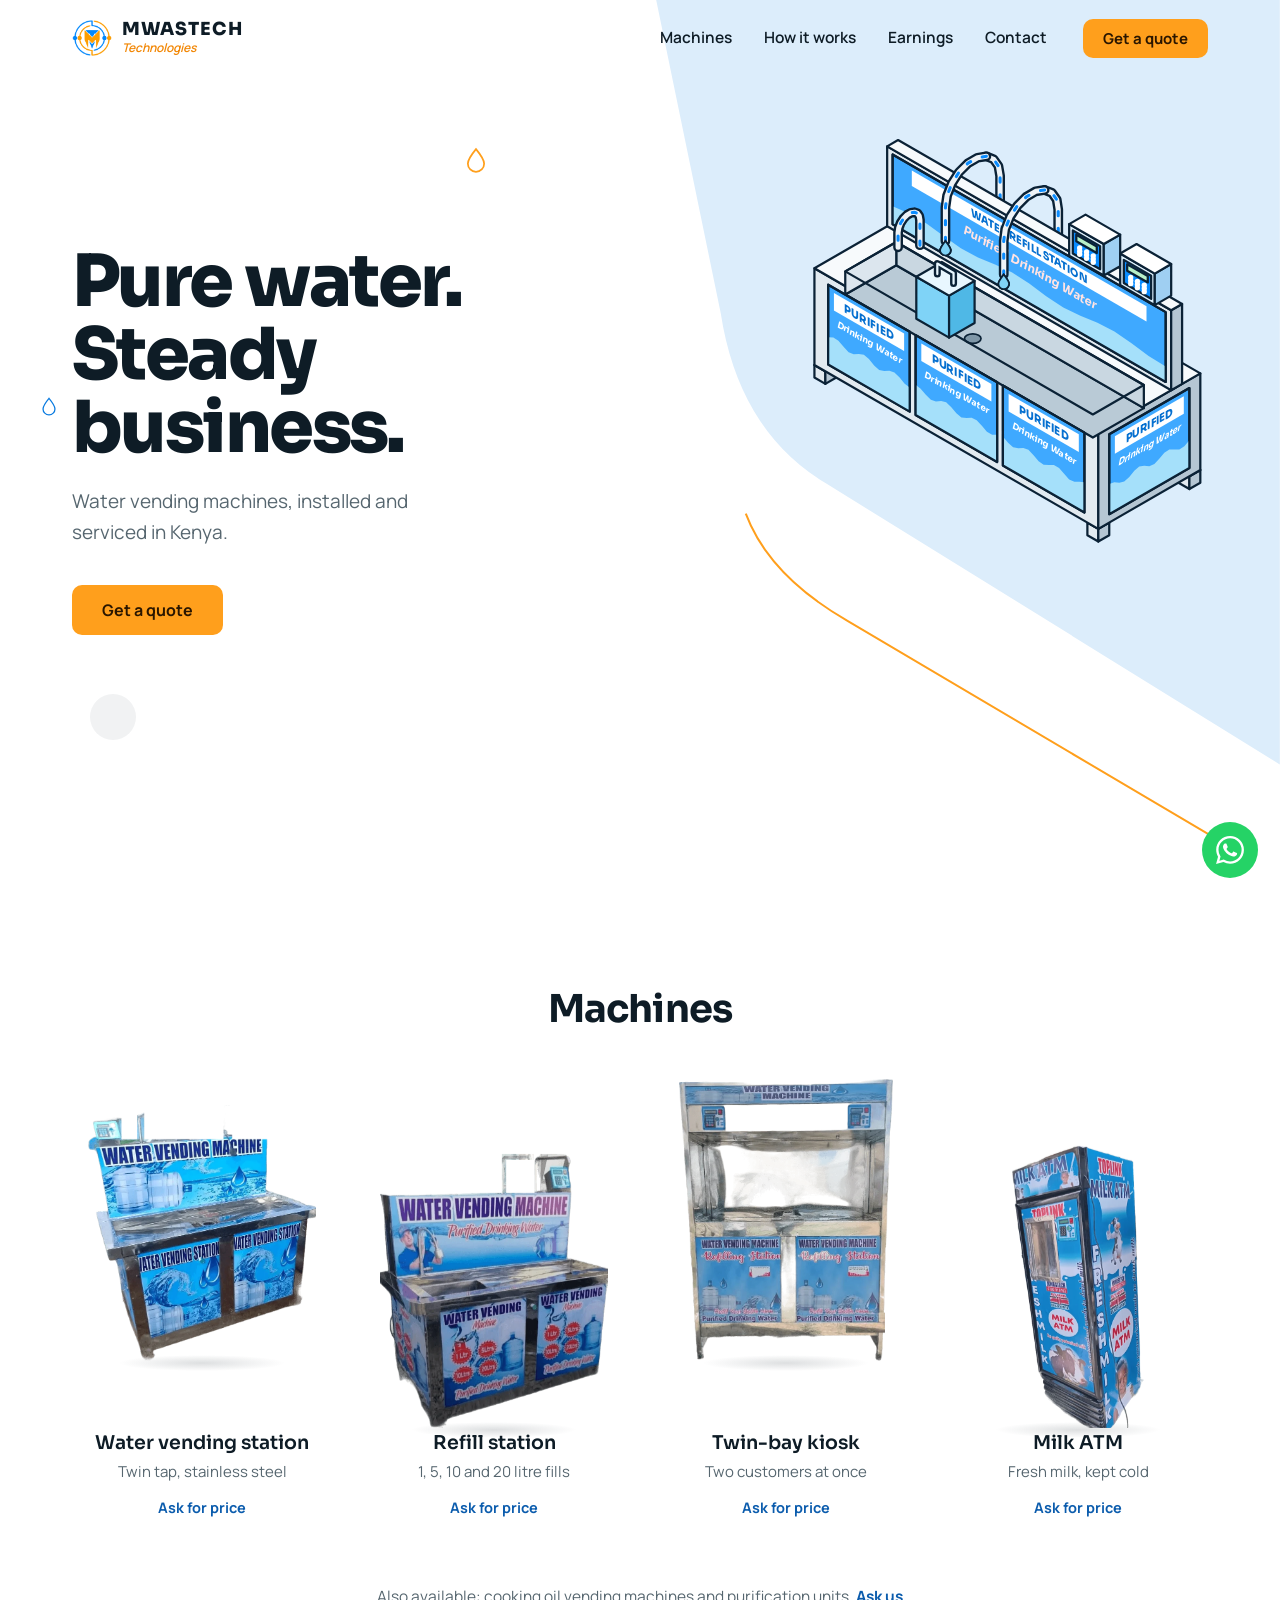
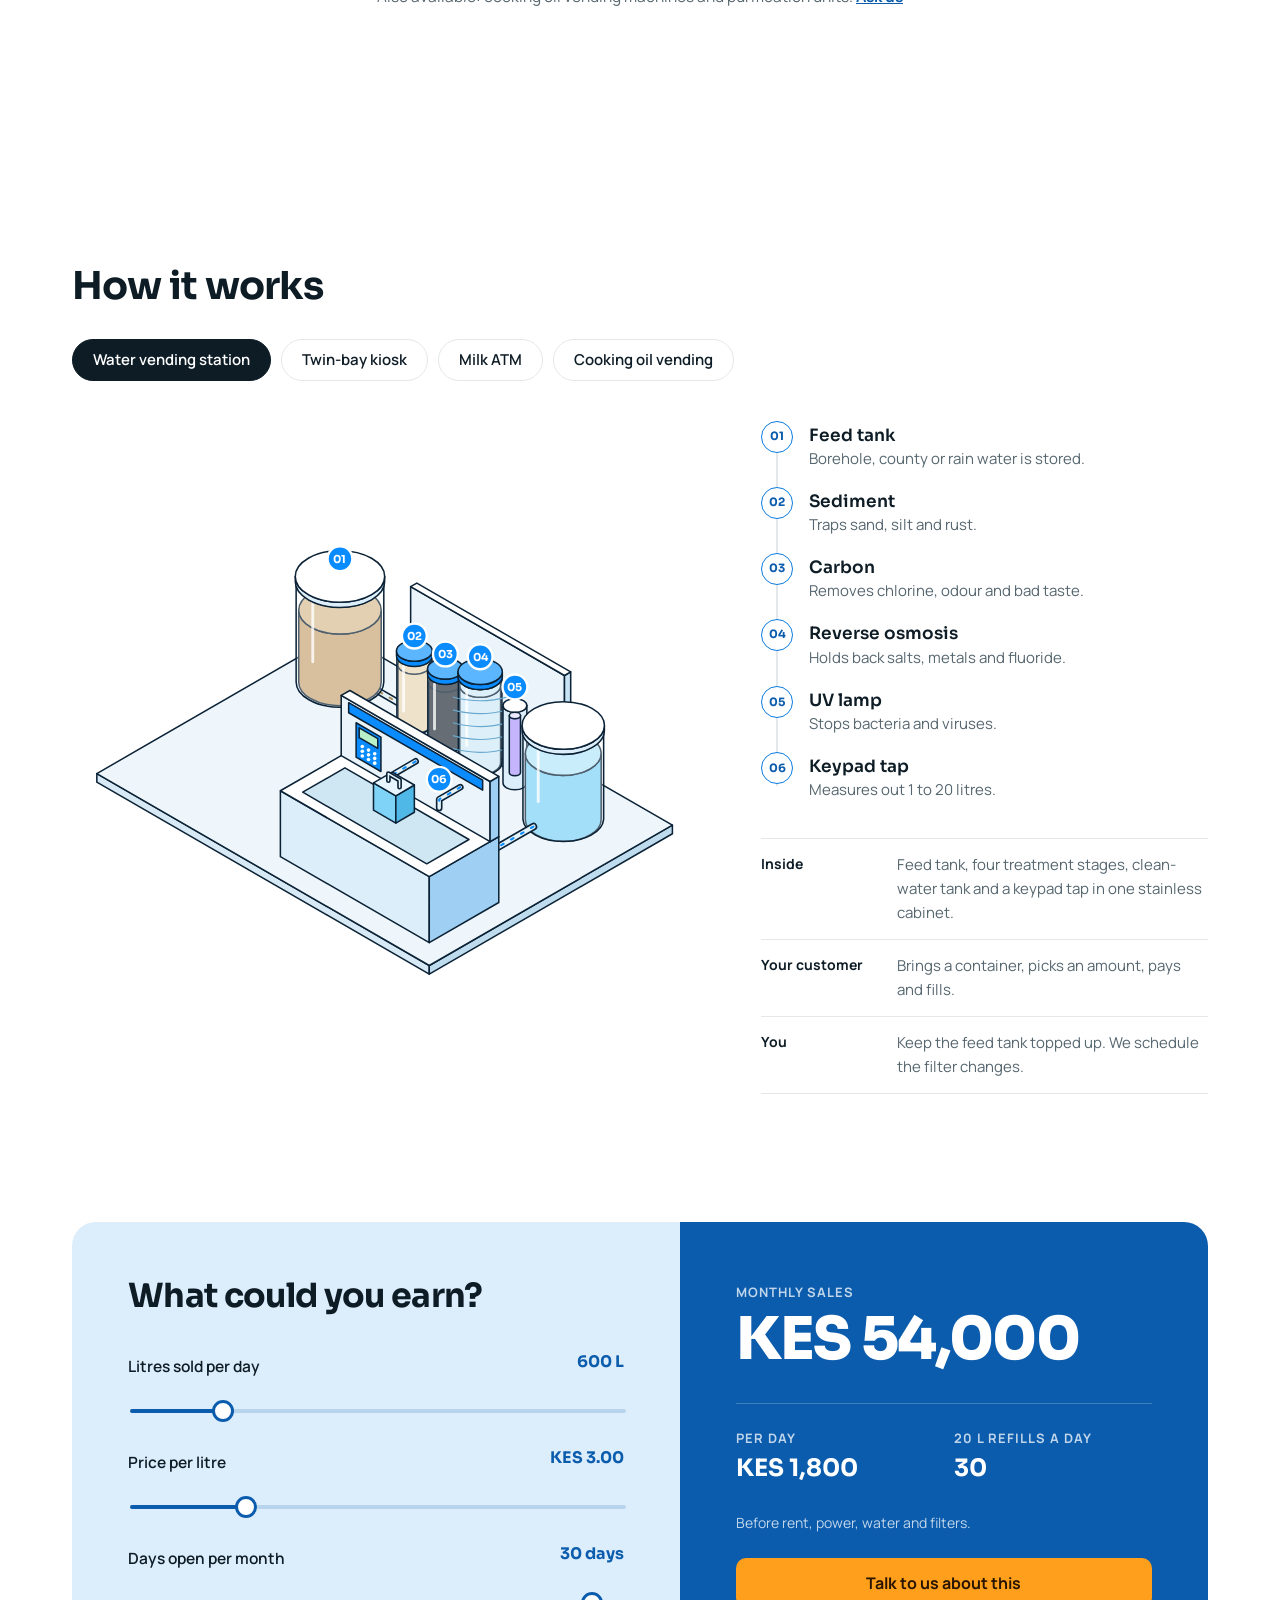
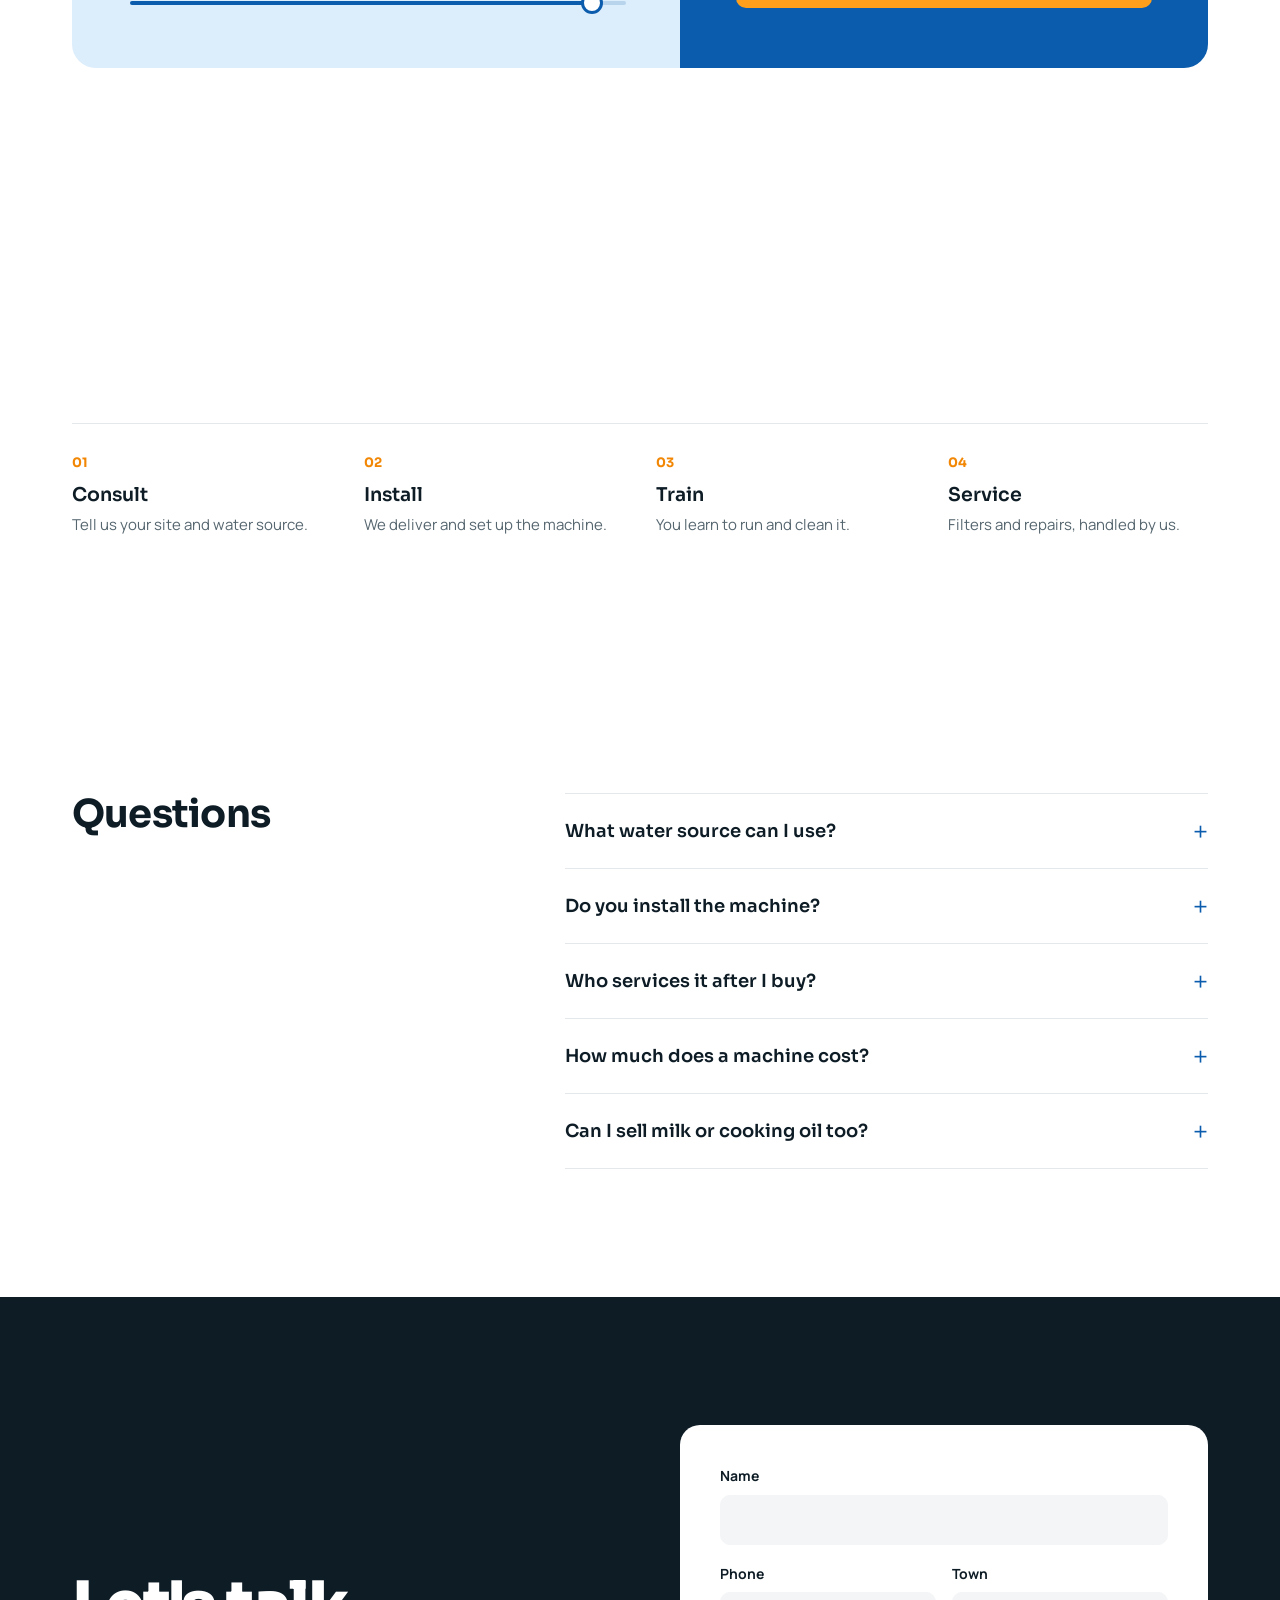
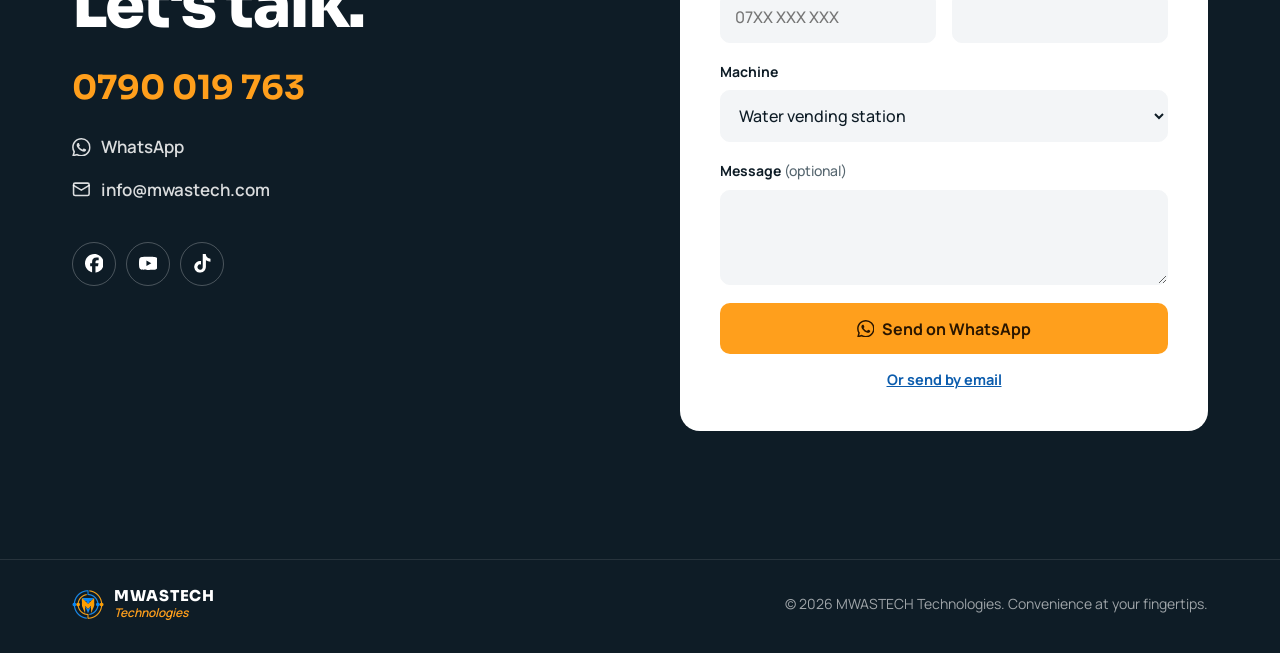
==== commit a0d343f6: "Phone hero: drawing first, compact headline, no overlap on wider phones Co-Authored-By: Claude Opus " ====
--- a/index.html
+++ b/index.html
@@ -18,7 +18,7 @@
     <link rel="preconnect" href="https://fonts.googleapis.com">
     <link rel="preconnect" href="https://fonts.gstatic.com" crossorigin>
     <link href="https://fonts.googleapis.com/css2?family=Sora:wght@500;600;700;800&family=Manrope:wght@400;500;600;700&display=swap" rel="stylesheet">
-    <link rel="stylesheet" href="styles.css">
+    <link rel="stylesheet" href="styles.css?v=20260925c">
 
     <script type="application/ld+json">
     {
@@ -362,6 +362,6 @@
         <svg class="ic"><use href="#i-wa"/></svg>
     </a>
 
-    <script src="script.js"></script>
+    <script src="script.js?v=20260925c"></script>
 </body>
 </html>
--- a/styles.css
+++ b/styles.css
@@ -339,7 +339,15 @@
     .container { padding: 0 20px; }
     .section-title { margin-bottom: 36px; }
     .hero-art { height: 340px; }
-    .hero { --gutter: 20px; }
+    /* small screens: product first, then a compact headline and the button; the tagline steps aside */
+    .hero { --gutter: 20px; padding: calc(var(--header-h) + 4px) 0 28px; }
+    .drop-outline { display: none; }
+    .hero-art { order: 1; height: 330px; }
+    /* size the drawing by the panel height (its aspect-ratio sets the width) so it never spills onto the headline */
+    .hero-machine { top: 4%; height: 90%; width: auto; max-width: 92%; }
+    .hero h1 { order: 2; font-size: 36px; margin-top: 20px; }
+    .hero .lead { display: none; }
+    .hero .btn { order: 3; margin-top: 20px; }
     .shop-grid { gap: 36px 16px; }
     .shop-name { font-size: 16px; margin-top: 12px; }
     .shop-sub { font-size: 13.5px; }
